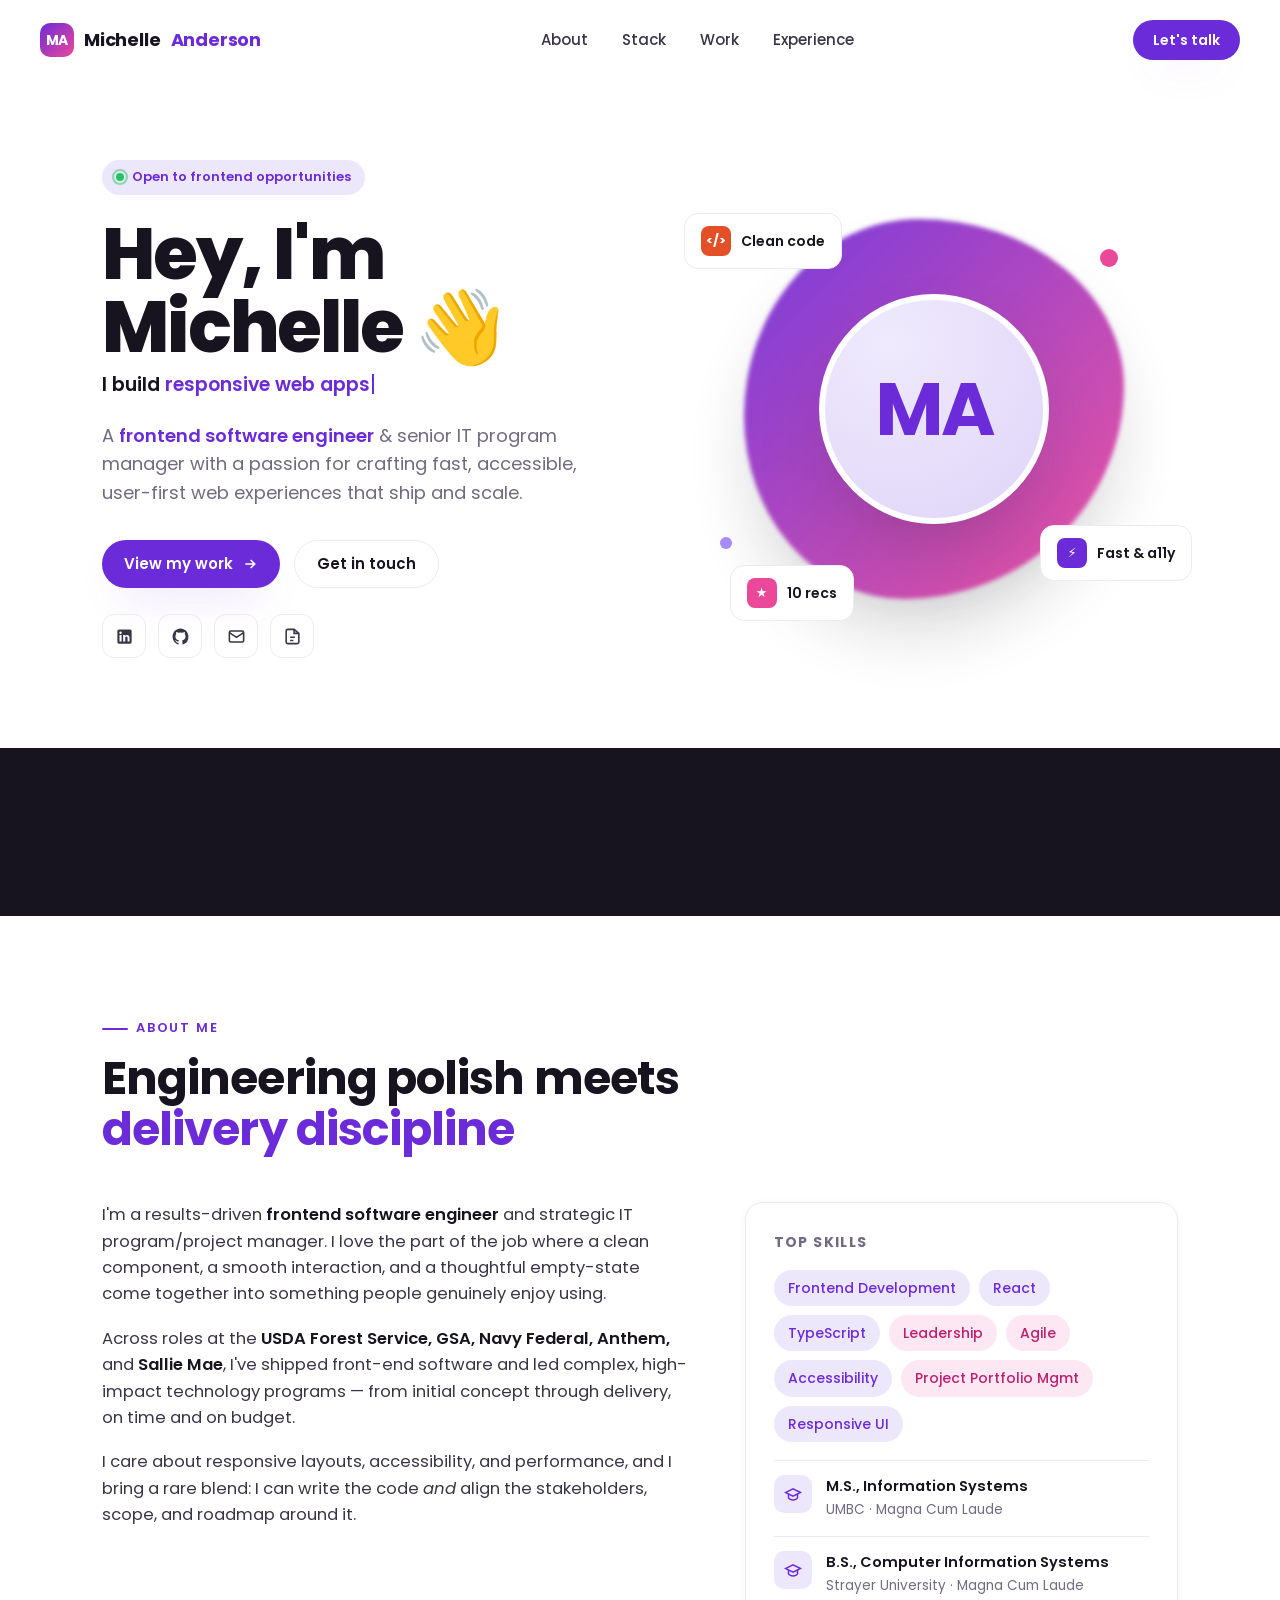
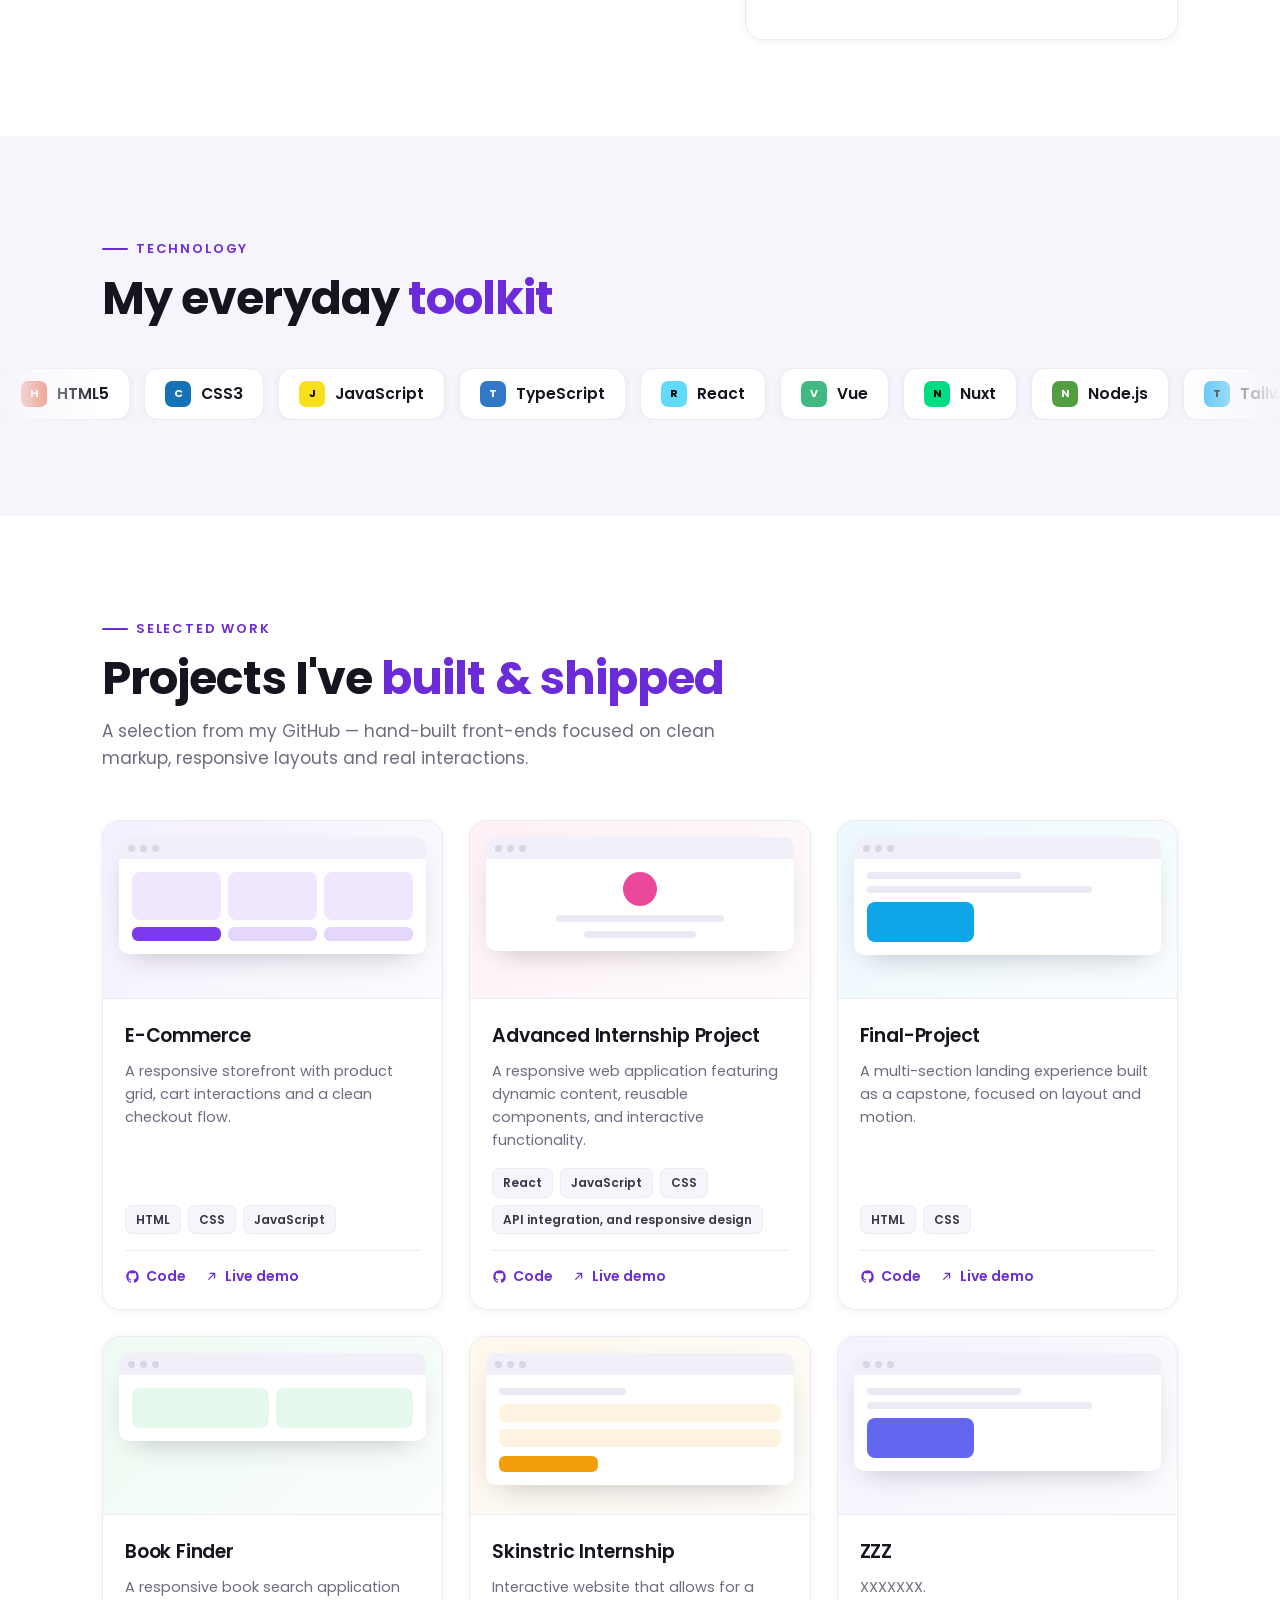
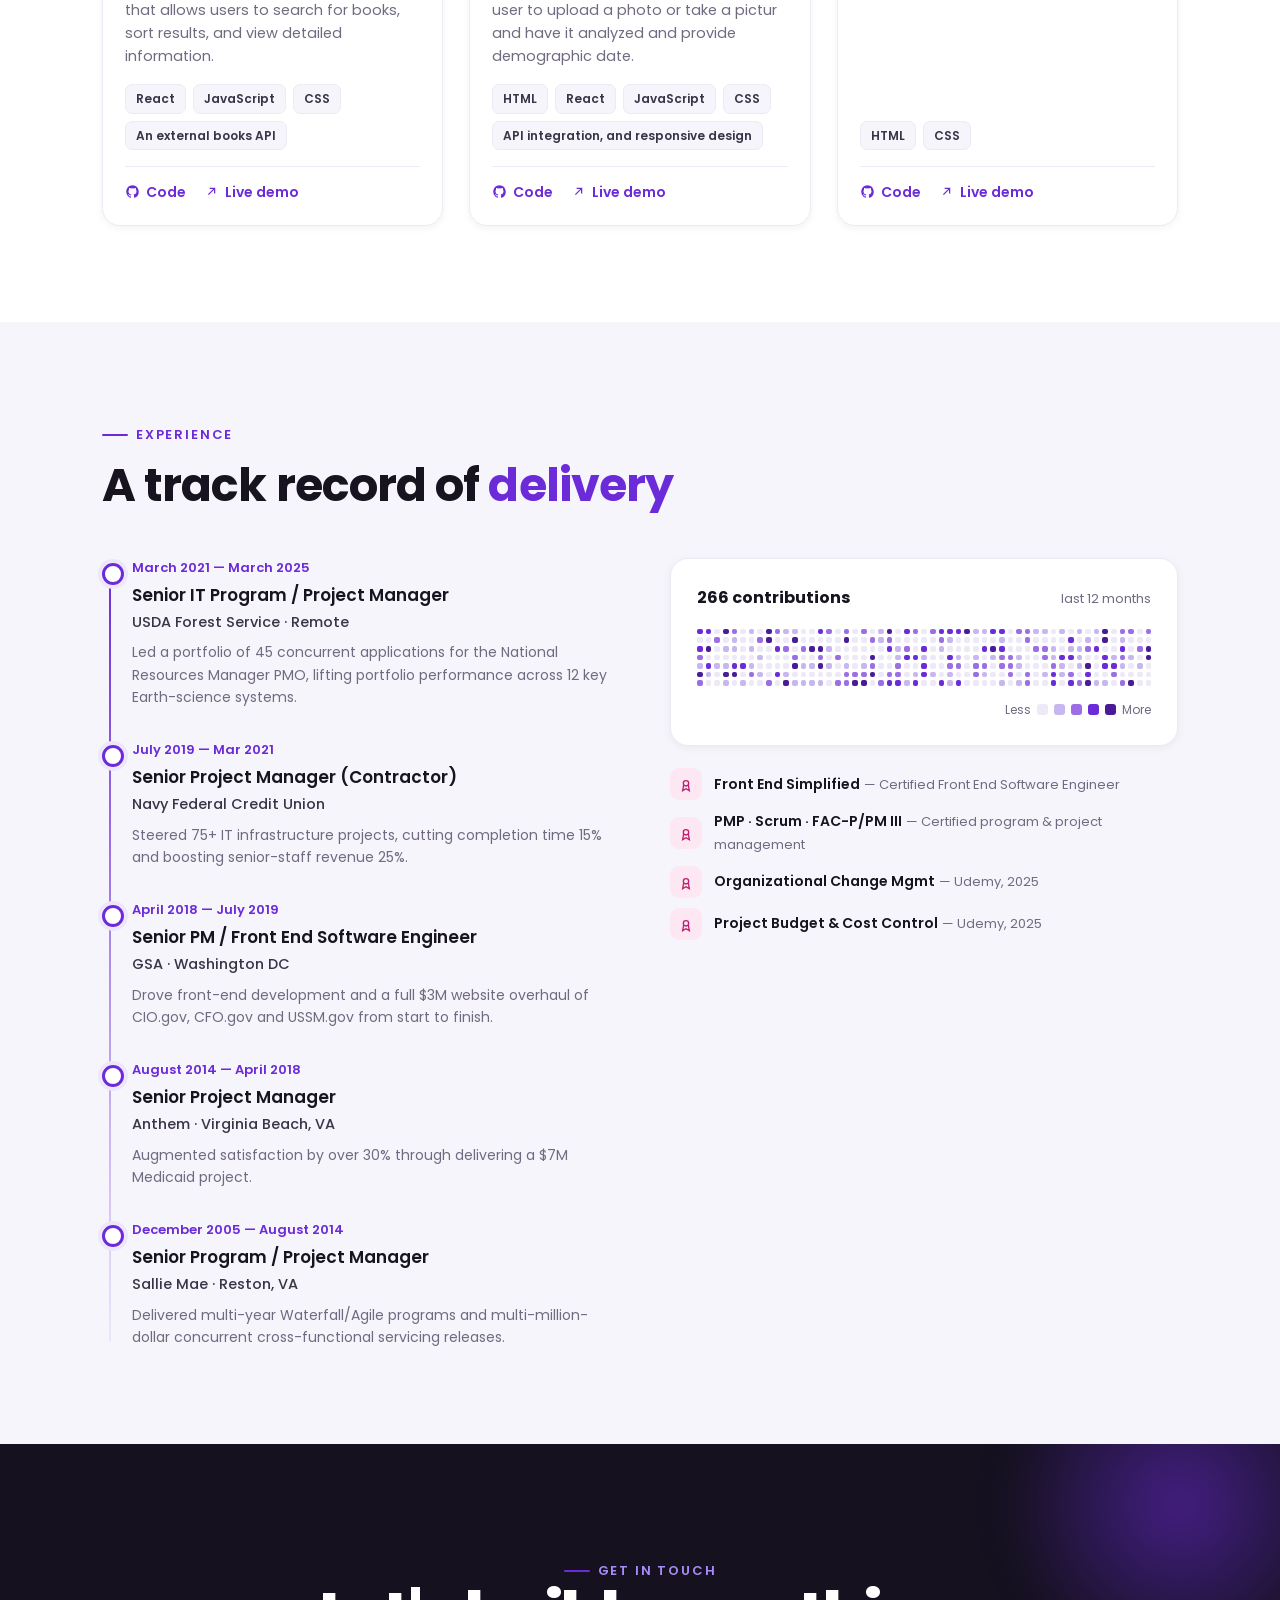
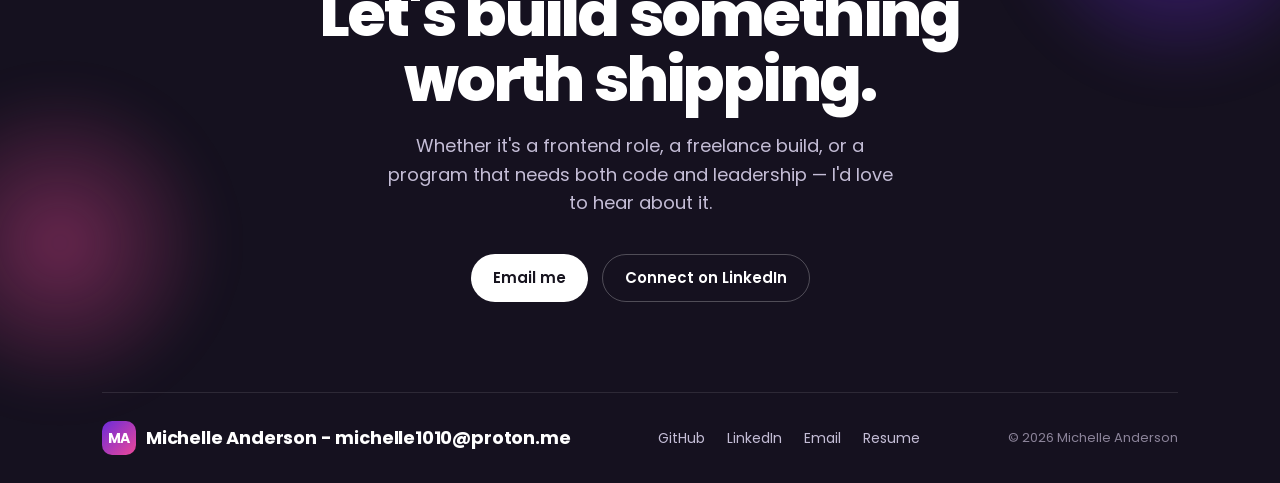
==== index.html @ a1182fef "added FES Certification" ====
<!DOCTYPE html>
<html lang="en">
<head>
<meta charset="UTF-8" />
<meta name="viewport" content="width=device-width, initial-scale=1.0" />
<title>Michelle Anderson — Frontend Software Engineer</title>
<link rel="preconnect" href="https://fonts.googleapis.com" />
<link rel="preconnect" href="https://fonts.gstatic.com" crossorigin />
<link href="https://fonts.googleapis.com/css2?family=Poppins:wght@300;400;500;600;700;800&display=swap" rel="stylesheet" />
<style>
:root{
  --violet:#6C2BD9;
  --violet-600:#7C3AED;
  --violet-400:#A78BFA;
  --violet-100:#EDE7FB;
  --pink:#EC4899;
  --pink-soft:#FCE7F3;
  --ink:#17141F;
  --ink-soft:#3A3447;
  --muted:#716A80;
  --bg:#FFFFFF;
  --bg-soft:#F6F5FB;
  --line:#ECEAF3;
  --footer:#15111F;
  --radius:18px;
  --shadow-sm:0 2px 8px rgba(23,20,31,.05);
  --shadow-md:0 18px 44px -18px rgba(108,43,217,.30);
  --shadow-lg:0 40px 90px -30px rgba(23,20,31,.30);
  --maxw:1140px;
  --ease:cubic-bezier(.22,.61,.36,1);
}
*{box-sizing:border-box;margin:0;padding:0}
html{scroll-behavior:smooth}
body{
  font-family:'Poppins',system-ui,sans-serif;
  color:var(--ink);
  background:var(--bg);
  line-height:1.6;
  -webkit-font-smoothing:antialiased;
  overflow-x:hidden;
}
a{color:inherit;text-decoration:none}
img{max-width:100%;display:block}
section{position:relative}
.wrap{max-width:var(--maxw);margin:0 auto;padding:0 32px}
.accent{color:var(--violet)}
.eyebrow{
  display:inline-flex;align-items:center;gap:8px;
  font-size:13px;font-weight:600;letter-spacing:.14em;text-transform:uppercase;
  color:var(--violet);
}
.eyebrow::before{content:"";width:26px;height:2px;background:var(--violet);border-radius:2px}
h2.section-title{font-size:clamp(28px,4.2vw,46px);font-weight:700;letter-spacing:-.02em;line-height:1.1;margin:14px 0 0}

/* ============ NAV ============ */
.nav{
  position:fixed;top:0;left:0;right:0;z-index:100;
  display:flex;align-items:center;justify-content:space-between;
  padding:20px 40px;transition:padding .3s var(--ease),background .3s var(--ease),box-shadow .3s var(--ease),backdrop-filter .3s var(--ease);
}
.nav.scrolled{
  padding:12px 40px;background:rgba(255,255,255,.78);
  backdrop-filter:saturate(180%) blur(16px);
  -webkit-backdrop-filter:saturate(180%) blur(16px);
  box-shadow:0 1px 0 var(--line),0 8px 30px -20px rgba(23,20,31,.4);
}
.brand{display:flex;align-items:center;gap:10px;font-weight:700;font-size:18px;letter-spacing:-.01em}
.brand .mono{
  width:34px;height:34px;border-radius:10px;display:grid;place-items:center;
  background:linear-gradient(135deg,var(--violet),var(--pink));
  color:#fff;font-size:14px;font-weight:700;letter-spacing:-.04em;
  box-shadow:var(--shadow-md);
}
.brand b{color:var(--violet)}
.nav-links{display:flex;align-items:center;gap:6px}
.nav-links a{
  font-size:15px;font-weight:500;color:var(--ink-soft);
  padding:8px 14px;border-radius:10px;transition:color .2s,background .2s;
}
.nav-links a:hover{color:var(--violet);background:var(--violet-100)}
.btn{
  display:inline-flex;align-items:center;gap:9px;cursor:pointer;border:none;
  font-family:inherit;font-weight:600;font-size:15px;border-radius:999px;
  padding:11px 22px;transition:transform .25s var(--ease),box-shadow .25s var(--ease),background .25s;
}
.btn-primary{background:var(--violet);color:#fff;box-shadow:var(--shadow-md)}
.btn-primary:hover{transform:translateY(-2px);box-shadow:0 22px 50px -16px rgba(108,43,217,.55);background:var(--violet-600)}
.btn-ghost{background:transparent;color:var(--ink);border:1.5px solid var(--line)}
.btn-ghost:hover{border-color:var(--violet);color:var(--violet);transform:translateY(-2px)}
.nav .btn{padding:9px 20px;font-size:14px}
.menu-toggle{display:none;background:none;border:none;cursor:pointer;flex-direction:column;gap:5px;padding:8px}
.menu-toggle span{width:24px;height:2px;background:var(--ink);border-radius:2px;transition:.3s}

/* ============ HERO ============ */
.hero{padding:160px 0 90px;position:relative}
.hero .grid{display:grid;grid-template-columns:1.05fr .95fr;gap:48px;align-items:center}
.hero-badge{
  display:inline-flex;align-items:center;gap:8px;font-size:13px;font-weight:600;
  background:var(--violet-100);color:var(--violet);padding:7px 14px;border-radius:999px;margin-bottom:22px;
}
.dot-live{width:8px;height:8px;border-radius:50%;background:#22c55e;position:relative}
.dot-live::after{content:"";position:absolute;inset:-4px;border-radius:50%;border:2px solid #22c55e;opacity:.5;animation:ping 1.8s infinite}
@keyframes ping{0%{transform:scale(.6);opacity:.7}100%{transform:scale(1.8);opacity:0}}
.hero h1{font-size:clamp(40px,6.2vw,72px);line-height:1.02;font-weight:800;letter-spacing:-.03em}
.hero h1 .wave{display:inline-block;transform-origin:70% 70%;animation:wave 2.6s ease-in-out infinite}
@keyframes wave{0%,60%,100%{transform:rotate(0)}10%{transform:rotate(16deg)}20%{transform:rotate(-10deg)}30%{transform:rotate(16deg)}40%{transform:rotate(-6deg)}50%{transform:rotate(10deg)}}
.hero .lead{font-size:18px;color:var(--muted);max-width:480px;margin:22px 0 12px}
.role-line{font-size:19px;font-weight:600;margin-top:6px;height:30px}
.role-line .typed{color:var(--violet)}
.cursor{display:inline-block;width:2px;height:1.05em;background:var(--violet);margin-left:2px;vertical-align:-3px;animation:blink 1s step-end infinite}
@keyframes blink{50%{opacity:0}}
.hero-cta{display:flex;gap:14px;margin:32px 0 26px;flex-wrap:wrap}
.socials{display:flex;gap:12px}
.socials a{
  width:44px;height:44px;border-radius:12px;display:grid;place-items:center;
  border:1.5px solid var(--line);color:var(--ink-soft);
  transition:transform .25s var(--ease),border-color .25s,color .25s,background .25s;
}
.socials a:hover{transform:translateY(-3px);border-color:var(--violet);color:var(--violet);background:var(--violet-100)}
.socials svg{width:19px;height:19px}

/* Hero visual */
.hero-visual{position:relative;height:440px}
.blob{
  position:absolute;inset:0;margin:auto;width:380px;height:380px;border-radius:46% 54% 58% 42%/52% 44% 56% 48%;
  background:linear-gradient(135deg,var(--violet),var(--pink));
  filter:blur(2px);opacity:.92;animation:morph 9s ease-in-out infinite;
  box-shadow:var(--shadow-lg);
}
@keyframes morph{0%,100%{border-radius:46% 54% 58% 42%/52% 44% 56% 48%}50%{border-radius:58% 42% 44% 56%/46% 58% 42% 54%}}
.avatar{
  position:absolute;inset:0;margin:auto;width:230px;height:230px;border-radius:50%;
  background:#fff;border:6px solid #fff;box-shadow:var(--shadow-lg);overflow:hidden;z-index:3;
  display:grid;place-items:center;
}
.avatar .ph{
  width:100%;height:100%;display:grid;place-items:center;
  background:radial-gradient(120% 120% at 30% 20%,#efeafd,#ddd2f7);
  color:var(--violet);font-size:74px;font-weight:700;letter-spacing:-.04em;
}
.float-card{
  position:absolute;background:#fff;border-radius:14px;box-shadow:var(--shadow-lg);
  padding:12px 16px;display:flex;align-items:center;gap:10px;font-size:14px;font-weight:600;z-index:4;
  border:1px solid var(--line);
}
.float-card .ic{width:30px;height:30px;border-radius:8px;display:grid;place-items:center;color:#fff;font-size:13px;font-weight:700}
.fc1{top:24px;left:-6px;animation:floaty 5s ease-in-out infinite}
.fc2{bottom:48px;right:-14px;animation:floaty 5s ease-in-out infinite .8s}
.fc3{bottom:8px;left:40px;animation:floaty 6s ease-in-out infinite 1.4s}
@keyframes floaty{0%,100%{transform:translateY(0)}50%{transform:translateY(-14px)}}
.spark{position:absolute;border-radius:50%;z-index:2}
.s1{width:18px;height:18px;background:var(--pink);top:60px;right:60px;animation:floaty 4s ease-in-out infinite}
.s2{width:12px;height:12px;background:var(--violet-400);bottom:80px;left:30px;animation:floaty 4.5s ease-in-out infinite .5s}

/* ============ STATS ============ */
.stats{background:var(--ink);color:#fff;padding:46px 0}
.stats .grid{display:grid;grid-template-columns:repeat(4,1fr);gap:20px;text-align:center}
.stat .num{font-size:clamp(30px,4vw,46px);font-weight:800;letter-spacing:-.02em;line-height:1;
  background:linear-gradient(135deg,#fff,var(--violet-400));-webkit-background-clip:text;background-clip:text;-webkit-text-fill-color:transparent}
.stat .lbl{font-size:13.5px;color:#b4adc4;margin-top:8px;font-weight:500;letter-spacing:.02em}
.stat{position:relative}
.stat:not(:last-child)::after{content:"";position:absolute;right:-10px;top:14%;height:72%;width:1px;background:rgba(255,255,255,.1)}

/* ============ SECTION SHELL ============ */
.sec{padding:96px 0}
.sec.soft{background:var(--bg-soft)}
.sec-head{max-width:640px}
.sec-head p{color:var(--muted);font-size:17px;margin-top:14px}

/* ============ ABOUT ============ */
.about-grid{display:grid;grid-template-columns:1.15fr .85fr;gap:56px;align-items:start;margin-top:48px}
.about-grid p{color:var(--ink-soft);font-size:16.5px;margin-bottom:18px}
.about-grid p strong{color:var(--ink);font-weight:600}
.skill-card{background:#fff;border:1px solid var(--line);border-radius:var(--radius);padding:28px;box-shadow:var(--shadow-sm)}
.skill-card h4{font-size:14px;text-transform:uppercase;letter-spacing:.1em;color:var(--muted);margin-bottom:16px}
.chips{display:flex;flex-wrap:wrap;gap:9px}
.chip{font-size:14px;font-weight:500;padding:7px 14px;border-radius:999px;background:var(--violet-100);color:var(--violet);transition:transform .2s var(--ease)}
.chip:hover{transform:translateY(-2px)}
.chip.alt{background:var(--pink-soft);color:#be1f6e}
.edu{margin-top:18px}
.edu .row{display:flex;gap:14px;padding:14px 0;border-top:1px solid var(--line)}
.edu .row .d{font-size:14.5px}
.edu .row .d b{display:block;font-weight:600}
.edu .row .d span{color:var(--muted);font-size:13.5px}
.edu .ic{width:38px;height:38px;border-radius:10px;background:var(--violet-100);color:var(--violet);display:grid;place-items:center;flex:none}

/* ============ MARQUEE ============ */
.marquee{margin-top:10px;overflow:hidden;-webkit-mask-image:linear-gradient(90deg,transparent,#000 8%,#000 92%,transparent);mask-image:linear-gradient(90deg,transparent,#000 8%,#000 92%,transparent)}
.marquee .track{display:flex;gap:14px;width:max-content;animation:scrollx 26s linear infinite}
.marquee:hover .track{animation-play-state:paused}
@keyframes scrollx{to{transform:translateX(-50%)}}
.tech{
  display:flex;align-items:center;gap:10px;background:#fff;border:1px solid var(--line);
  padding:12px 20px;border-radius:14px;font-weight:600;font-size:15.5px;white-space:nowrap;box-shadow:var(--shadow-sm);
}
.tech .badge{width:26px;height:26px;border-radius:7px;display:grid;place-items:center;color:#fff;font-size:11px;font-weight:700}

/* ============ PROJECTS ============ */
.proj-grid{display:grid;grid-template-columns:repeat(3,1fr);gap:26px;margin-top:48px}
.card{
  background:#fff;border:1px solid var(--line);border-radius:var(--radius);overflow:hidden;
  box-shadow:var(--shadow-sm);transition:transform .35s var(--ease),box-shadow .35s var(--ease),border-color .35s;
  display:flex;flex-direction:column;
}
.card:hover{transform:translateY(-8px);box-shadow:var(--shadow-lg);border-color:transparent}
.thumb{height:178px;position:relative;overflow:hidden;background:var(--bg-soft);border-bottom:1px solid var(--line)}
.browser{position:absolute;inset:16px 16px auto 16px;background:#fff;border-radius:10px;box-shadow:0 12px 30px -14px rgba(23,20,31,.3);overflow:hidden;transition:transform .4s var(--ease)}
.card:hover .browser{transform:translateY(-6px) scale(1.02)}
.bbar{height:22px;background:#f1eff7;display:flex;align-items:center;gap:5px;padding:0 9px}
.bbar i{width:7px;height:7px;border-radius:50%;background:#d9d4e6}
.bbody{padding:13px}
.bline{height:7px;border-radius:4px;background:#ece9f5;margin-bottom:7px}
.bblock{height:40px;border-radius:8px;margin-top:9px}
.card-body{padding:22px;display:flex;flex-direction:column;flex:1}
.card-body h3{font-size:19px;font-weight:600;letter-spacing:-.01em}
.card-body p{font-size:14.5px;color:var(--muted);margin:8px 0 16px;flex:1}
.tags{display:flex;flex-wrap:wrap;gap:7px;margin-bottom:16px}
.tag{font-size:12px;font-weight:600;padding:4px 10px;border-radius:7px;background:var(--bg-soft);color:var(--ink-soft);border:1px solid var(--line)}
.card-links{display:flex;gap:18px;font-size:14px;font-weight:600;color:var(--violet);border-top:1px solid var(--line);padding-top:14px}
.card-links a{display:inline-flex;align-items:center;gap:6px;transition:gap .2s}
.card-links a:hover{gap:10px}
.card-links svg{width:15px;height:15px}

/* ============ EXPERIENCE ============ */
.exp-wrap{display:grid;grid-template-columns:1fr 1fr;gap:60px;margin-top:48px;align-items:start}
.timeline{position:relative;padding-left:30px}
.timeline::before{content:"";position:absolute;left:7px;top:6px;bottom:6px;width:2px;background:linear-gradient(var(--violet),var(--violet-100))}
.tl-item{position:relative;padding-bottom:32px}
.tl-item:last-child{padding-bottom:0}
.tl-item::before{content:"";position:absolute;left:-30px;top:5px;width:16px;height:16px;border-radius:50%;background:#fff;border:3px solid var(--violet);box-shadow:0 0 0 4px var(--violet-100)}
.tl-item .when{font-size:13px;font-weight:600;color:var(--violet)}
.tl-item h4{font-size:17px;font-weight:600;margin:3px 0 2px}
.tl-item .org{font-size:14.5px;color:var(--ink-soft);font-weight:500}
.tl-item .desc{font-size:14px;color:var(--muted);margin-top:7px}
.contrib-card{background:#fff;border:1px solid var(--line);border-radius:var(--radius);padding:26px;box-shadow:var(--shadow-sm)}
.contrib-card .top{display:flex;align-items:baseline;justify-content:space-between;margin-bottom:18px}
.contrib-card .top b{font-size:16px}
.contrib-card .top span{font-size:13px;color:var(--muted)}
.graph{display:grid;grid-auto-flow:column;grid-template-rows:repeat(7,1fr);gap:3px}
.cell{width:100%;aspect-ratio:1;border-radius:2px;background:#eee9f6;transition:background .4s var(--ease)}
.legend{display:flex;align-items:center;justify-content:flex-end;gap:6px;margin-top:14px;font-size:12px;color:var(--muted)}
.legend i{width:11px;height:11px;border-radius:3px}
.certs{margin-top:22px;display:flex;flex-direction:column;gap:10px}
.cert{display:flex;align-items:center;gap:12px;font-size:14px}
.cert .ic{width:32px;height:32px;border-radius:9px;background:var(--pink-soft);color:#be1f6e;display:grid;place-items:center;flex:none}
.cert b{font-weight:600}
.cert span{color:var(--muted);font-size:13px}

/* ============ CONTACT / FOOTER ============ */
.contact{background:var(--footer);color:#fff;padding:110px 0 0;overflow:hidden;position:relative}
.contact::before{content:"";position:absolute;top:-120px;right:-80px;width:360px;height:360px;border-radius:50%;background:radial-gradient(circle,rgba(108,43,217,.55),transparent 70%);filter:blur(20px)}
.contact::after{content:"";position:absolute;bottom:80px;left:-100px;width:320px;height:320px;border-radius:50%;background:radial-gradient(circle,rgba(236,72,153,.4),transparent 70%);filter:blur(20px)}
.contact .inner{text-align:center;position:relative;z-index:2}
.contact h2{font-size:clamp(34px,5.5vw,62px);font-weight:800;letter-spacing:-.03em;line-height:1.05}
.contact p{color:#c4bdd6;font-size:18px;max-width:520px;margin:20px auto 0}
.contact .cta{display:flex;gap:14px;justify-content:center;margin-top:36px;flex-wrap:wrap}
.btn-light{background:#fff;color:var(--ink)}
.btn-light:hover{transform:translateY(-2px);box-shadow:0 22px 50px -16px rgba(0,0,0,.5)}
.btn-outline{background:transparent;color:#fff;border:1.5px solid rgba(255,255,255,.25)}
.btn-outline:hover{border-color:#fff;transform:translateY(-2px)}
.foot{margin-top:90px;border-top:1px solid rgba(255,255,255,.1);padding:28px 0;position:relative;z-index:2}
.foot .row{display:flex;align-items:center;justify-content:space-between;gap:20px;flex-wrap:wrap}
.foot .brand{color:#fff}
.foot .links{display:flex;gap:22px;font-size:14px}
.foot .links a{color:#c4bdd6;transition:color .2s}
.foot .links a:hover{color:#fff}
.foot .cr{font-size:13px;color:#8b8399}

/* ============ REVEAL ============ */
.reveal{opacity:0;transform:translateY(28px);transition:opacity .7s var(--ease),transform .7s var(--ease)}
.reveal.in{opacity:1;transform:none}
.reveal.d1{transition-delay:.08s}.reveal.d2{transition-delay:.16s}.reveal.d3{transition-delay:.24s}.reveal.d4{transition-delay:.32s}.reveal.d5{transition-delay:.4s}

@media (prefers-reduced-motion:reduce){
  *{animation:none!important}
  .reveal{opacity:1;transform:none}
}

/* ============ RESPONSIVE ============ */
@media(max-width:920px){
  .hero .grid{grid-template-columns:1fr;gap:30px}
  .hero-visual{height:360px;order:-1}
  .about-grid,.exp-wrap{grid-template-columns:1fr;gap:34px}
  .proj-grid{grid-template-columns:repeat(2,1fr)}
  .stats .grid{grid-template-columns:repeat(2,1fr);gap:30px 20px}
  .stat:nth-child(2)::after{display:none}
}
@media(max-width:680px){
  .wrap{padding:0 20px}
  .nav{padding:16px 20px}.nav.scrolled{padding:12px 20px}
  .nav-links{display:none}
  .proj-grid{grid-template-columns:1fr}
  .stats .grid{grid-template-columns:1fr 1fr}
  .stat::after{display:none}
  .hero{padding:130px 0 60px}
}
</style>
</head>
<body>

<!-- NAV -->
<nav class="nav" id="nav">
  <a href="#top" class="brand"><span class="mono">MA</span> Michelle <b>Anderson</b></a>
  <div class="nav-links">
    <a href="#about">About</a>
    <a href="#stack">Stack</a>
    <a href="#work">Work</a>
    <a href="#experience">Experience</a>
  </div>
  <a href="#contact" class="btn btn-primary">Let's talk</a>
</nav>

<!-- HERO -->
<header class="hero" id="top" data-screen-label="Hero">
  <div class="wrap">
    <div class="grid">
      <div class="hero-copy">
        <span class="hero-badge reveal"><span class="dot-live"></span> Open to frontend opportunities</span>
        <h1 class="reveal d1">Hey, I'm Michelle <span class="wave">👋</span></h1>
        <div class="role-line reveal d2">I build <span class="typed" id="typed">responsive web apps</span><span class="cursor"></span></div>
        <p class="lead reveal d3">A <strong style="color:var(--violet);font-weight:600">frontend software engineer</strong> &amp; senior IT program manager with a passion for crafting fast, accessible, user-first web experiences that ship and scale.</p>
        <div class="hero-cta reveal d4">
          <a href="#work" class="btn btn-primary">View my work
            <svg viewBox="0 0 24 24" width="16" height="16" fill="none" stroke="currentColor" stroke-width="2.4"><path d="M5 12h14M13 6l6 6-6 6"/></svg>
          </a>
          <a href="#contact" class="btn btn-ghost">Get in touch</a>
        </div>
        <div class="socials reveal d5">
          <a href="https://www.linkedin.com/in/michelleanderson10" target="_blank" rel="noopener" aria-label="LinkedIn"><svg viewBox="0 0 24 24" fill="currentColor"><path d="M19 3a2 2 0 0 1 2 2v14a2 2 0 0 1-2 2H5a2 2 0 0 1-2-2V5a2 2 0 0 1 2-2h14zM8.34 18.34V9.99H5.67v8.35h2.67zM7 8.84a1.55 1.55 0 1 0 0-3.1 1.55 1.55 0 0 0 0 3.1zm11.34 9.5v-4.58c0-2.45-1.31-3.59-3.06-3.59a2.64 2.64 0 0 0-2.39 1.32h-.04V9.99h-2.56v8.35h2.66v-4.13c0-1.09.21-2.14 1.56-2.14 1.33 0 1.35 1.24 1.35 2.21v4.06h2.48z"/></svg></a>
          <a href="https://github.com/michelle01022012" target="_blank" rel="noopener" aria-label="GitHub"><svg viewBox="0 0 24 24" fill="currentColor"><path d="M12 2C6.48 2 2 6.58 2 12.25c0 4.53 2.87 8.37 6.84 9.73.5.1.68-.22.68-.49 0-.24-.01-.88-.01-1.73-2.78.62-3.37-1.37-3.37-1.37-.45-1.18-1.11-1.5-1.11-1.5-.91-.64.07-.62.07-.62 1 .07 1.53 1.06 1.53 1.06.89 1.56 2.34 1.11 2.91.85.09-.66.35-1.11.63-1.37-2.22-.26-4.56-1.14-4.56-5.07 0-1.12.39-2.03 1.03-2.75-.1-.26-.45-1.3.1-2.71 0 0 .84-.27 2.75 1.05a9.36 9.36 0 0 1 5 0c1.91-1.32 2.75-1.05 2.75-1.05.55 1.41.2 2.45.1 2.71.64.72 1.03 1.63 1.03 2.75 0 3.94-2.34 4.81-4.57 5.06.36.32.68.94.68 1.9 0 1.37-.01 2.48-.01 2.82 0 .27.18.59.69.49A10.02 10.02 0 0 0 22 12.25C22 6.58 17.52 2 12 2z"/></svg></a>
          <a href="mailto:michelle1010@proton.me" aria-label="Email"><svg viewBox="0 0 24 24" fill="none" stroke="currentColor" stroke-width="2"><rect x="3" y="5" width="18" height="14" rx="2"/><path d="m3 7 9 6 9-6"/></svg></a>
          <a href="assets/Michelle Anderson Front End Software Engineer Resume.pdf" target="_blank" rel="noopener" aria-label="Resume"><svg viewBox="0 0 24 24" fill="none" stroke="currentColor" stroke-width="2"><path d="M14 3v5h5"/><path d="M14 3H6a2 2 0 0 0-2 2v14a2 2 0 0 0 2 2h12a2 2 0 0 0 2-2V8z"/><path d="M9 13h6M9 17h4"/></svg></a>
        </div>
      </div>
      <div class="hero-visual reveal d2">
        <div class="blob"></div>
        <span class="spark s1"></span>
        <span class="spark s2"></span>
        <div class="avatar"><div class="ph">MA</div></div>
        <div class="float-card fc1"><span class="ic" style="background:#e34f26">&lt;/&gt;</span> Clean code</div>
        <div class="float-card fc2"><span class="ic" style="background:var(--violet)">⚡</span> Fast &amp; a11y</div>
        <div class="float-card fc3"><span class="ic" style="background:var(--pink)">★</span> 10 recs</div>
      </div>
    </div>
  </div>
</header>

<!-- STATS -->
<section class="stats" data-screen-label="Stats">
  <div class="wrap">
    <div class="grid">
      <div class="stat reveal"><div class="num" data-count="30" data-suffix="">0</div><div class="lbl">Public repositories</div></div>
      <div class="stat reveal d1"><div class="num" data-count="266" data-suffix="">0</div><div class="lbl">Contributions this year</div></div>
      <div class="stat reveal d2"><div class="num" data-count="20" data-suffix="+">0</div><div class="lbl">Years in tech &amp; delivery</div></div>
      <div class="stat reveal d3"><div class="num" data-count="10" data-suffix="">0</div><div class="lbl">FacebookRecommendations</div></div>
    </div>
  </div>
</section>

<!-- ABOUT -->
<section class="sec" id="about" data-screen-label="About">
  <div class="wrap">
    <div class="sec-head reveal">
      <span class="eyebrow">About me</span>
      <h2 class="section-title">Engineering polish meets <span class="accent">delivery discipline</span></h2>
    </div>
    <div class="about-grid">
      <div class="reveal">
        <p>I'm a results-driven <strong>frontend software engineer</strong> and strategic IT program/project manager. I love the part of the job where a clean component, a smooth interaction, and a thoughtful empty-state come together into something people genuinely enjoy using.</p>
        <p>Across roles at the <strong>USDA Forest Service, GSA, Navy Federal, Anthem,</strong> and <strong>Sallie Mae</strong>, I've shipped front-end software and led complex, high-impact technology programs — from initial concept through delivery, on time and on budget.</p>
        <p>I care about responsive layouts, accessibility, and performance, and I bring a rare blend: I can write the code <em>and</em> align the stakeholders, scope, and roadmap around it.</p>
      </div>
      <div class="reveal d2">
        <div class="skill-card">
          <h4>Top skills</h4>
          <div class="chips">
            <span class="chip">Frontend Development</span>
            <span class="chip">React</span>
            <span class="chip">TypeScript</span>
            <span class="chip alt">Leadership</span>
            <span class="chip alt">Agile</span>
            <span class="chip">Accessibility</span>
            <span class="chip alt">Project Portfolio Mgmt</span>
            <span class="chip">Responsive UI</span>
          </div>
          <div class="edu">
            <div class="row">
              <span class="ic"><svg viewBox="0 0 24 24" width="18" height="18" fill="none" stroke="currentColor" stroke-width="2"><path d="m22 10-10-5L2 10l10 5 10-5z"/><path d="M6 12v5c0 1 2.7 3 6 3s6-2 6-3v-5"/></svg></span>
              <div class="d"><b>M.S., Information Systems</b><span>UMBC · Magna Cum Laude</span></div>
            </div>
            <div class="row">
              <span class="ic"><svg viewBox="0 0 24 24" width="18" height="18" fill="none" stroke="currentColor" stroke-width="2"><path d="m22 10-10-5L2 10l10 5 10-5z"/><path d="M6 12v5c0 1 2.7 3 6 3s6-2 6-3v-5"/></svg></span>
              <div class="d"><b>B.S., Computer Information Systems</b><span>Strayer University · Magna Cum Laude</span></div>
            </div>
          </div>
        </div>
      </div>
    </div>
  </div>
</section>

<!-- STACK -->
<section class="sec soft" id="stack" data-screen-label="Stack">
  <div class="wrap">
    <div class="sec-head reveal">
      <span class="eyebrow">Technology</span>
      <h2 class="section-title">My everyday <span class="accent">toolkit</span></h2>
    </div>
  </div>
  <div class="marquee reveal d1" style="margin-top:44px">
    <div class="track" id="track">
      <!-- filled by JS (duplicated for seamless loop) -->
    </div>
  </div>
</section>

<!-- WORK -->
<section class="sec" id="work" data-screen-label="Work">
  <div class="wrap">
    <div class="sec-head reveal">
      <span class="eyebrow">Selected work</span>
      <h2 class="section-title">Projects I've <span class="accent">built &amp; shipped</span></h2>
      <p>A selection from my GitHub — hand-built front-ends focused on clean markup, responsive layouts and real interactions.</p>
    </div>
    <div class="proj-grid" id="projGrid"><!-- filled by JS --></div>
  </div>
</section>

<!-- EXPERIENCE -->
<section class="sec soft" id="experience" data-screen-label="Experience">
  <div class="wrap">
    <div class="sec-head reveal">
      <span class="eyebrow">Experience</span>
      <h2 class="section-title">A track record of <span class="accent">delivery</span></h2>
    </div>
    <div class="exp-wrap">
      <div class="timeline reveal">
        <div class="tl-item">
          <div class="when">March 2021 — March 2025</div>
          <h4>Senior IT Program / Project Manager</h4>
          <div class="org">USDA Forest Service · Remote</div>
          <div class="desc">Led a portfolio of 45 concurrent applications for the National Resources Manager PMO, lifting portfolio performance across 12 key Earth-science systems.</div>
        </div>
        <div class="tl-item">
          <div class="when">July 2019 — Mar 2021</div>
          <h4>Senior Project Manager (Contractor)</h4>
          <div class="org">Navy Federal Credit Union</div>
          <div class="desc">Steered 75+ IT infrastructure projects, cutting completion time 15% and boosting senior-staff revenue 25%.</div>
        </div>
        <div class="tl-item">
          <div class="when">April 2018 — July 2019</div>
          <h4>Senior PM / Front End Software Engineer</h4>
          <div class="org">GSA · Washington DC</div>
          <div class="desc">Drove front-end development and a full $3M website overhaul of CIO.gov, CFO.gov and USSM.gov from start to finish.</div>
        </div>
        <div class="tl-item">
       <div class="when">August 2014 — April 2018</div>
         <h4>Senior Project Manager</h4>
         <div class="org">Anthem · Virginia Beach, VA</div>
         <div class="desc">Augmented satisfaction by over 30% through delivering a $7M Medicaid project.</div>
        </div>

        <div class="tl-item">
          <div class="when">December 2005 — August 2014</div>
          <h4>Senior Program / Project Manager</h4>
          <div class="org">Sallie Mae · Reston, VA</div>
          <div class="desc">Delivered multi-year Waterfall/Agile programs and multi-million-dollar concurrent cross-functional servicing releases.</div>
        </div>
      </div>
      <div class="reveal d2">
        <div class="contrib-card">
          <div class="top"><b>266 contributions</b><span>last 12 months</span></div>
          <div class="graph" id="graph"></div>
          <div class="legend">Less <i style="background:#eee9f6"></i><i style="background:#c7b6f0"></i><i style="background:#9b6ee6"></i><i style="background:var(--violet)"></i><i style="background:#4a1b96"></i> More</div>
        </div>
        <div class="certs">
          <div class="cert"><span class="ic"><svg viewBox="0 0 24 24" width="16" height="16" fill="none" stroke="currentColor" stroke-width="2"><path d="M12 15a4 4 0 1 0 0-8 4 4 0 0 0 0 8z"/><path d="M8.5 13.5 7 22l5-3 5 3-1.5-8.5"/></svg></span><div><b>Front End Simplified</b> <span>— Certified Front End Software Engineer</span></div></div>
          <div class="cert"><span class="ic"><svg viewBox="0 0 24 24" width="16" height="16" fill="none" stroke="currentColor" stroke-width="2"><path d="M12 15a4 4 0 1 0 0-8 4 4 0 0 0 0 8z"/><path d="M8.5 13.5 7 22l5-3 5 3-1.5-8.5"/></svg></span><div><b>PMP · Scrum · FAC-P/PM III</b> <span>— Certified program &amp; project management</span></div></div>
          <div class="cert"><span class="ic"><svg viewBox="0 0 24 24" width="16" height="16" fill="none" stroke="currentColor" stroke-width="2"><path d="M12 15a4 4 0 1 0 0-8 4 4 0 0 0 0 8z"/><path d="M8.5 13.5 7 22l5-3 5 3-1.5-8.5"/></svg></span><div><b>Organizational Change Mgmt</b> <span>— Udemy, 2025</span></div></div>
          <div class="cert"><span class="ic"><svg viewBox="0 0 24 24" width="16" height="16" fill="none" stroke="currentColor" stroke-width="2"><path d="M12 15a4 4 0 1 0 0-8 4 4 0 0 0 0 8z"/><path d="M8.5 13.5 7 22l5-3 5 3-1.5-8.5"/></svg></span><div><b>Project Budget &amp; Cost Control</b> <span>— Udemy, 2025</span></div></div>
        </div>
      </div>
    </div>
  </div>
</section>

<!-- CONTACT -->
<section class="contact" id="contact" data-screen-label="Contact">
  <div class="wrap">
    <div class="inner">
      <span class="eyebrow reveal" style="color:var(--violet-400);justify-content:center;display:inline-flex">Get in touch</span>
      <h2 class="reveal d1">Let's build something<br>worth shipping.</h2>
      <p class="reveal d2">Whether it's a frontend role, a freelance build, or a program that needs both code and leadership — I'd love to hear about it.</p>
      <div class="cta reveal d3">
        <a href="mailto:michelle1010@proton.me" class="btn btn-light">  Email me</a>
        <a href="https://www.linkedin.com/in/michelleanderson10" target="_blank" rel="noopener" class="btn btn-outline">Connect on LinkedIn</a>
      </div>
    </div>
    <div class="foot">
      <div class="wrap" style="padding:0">
        <div class="row">
          <a href="#top" class="brand"><span class="mono">MA</span> Michelle Anderson - michelle1010@proton.me</a>
          <div class="links">
            <a href="https://github.com/michelle01022012" target="_blank" rel="noopener">GitHub</a>
            <a href="https://www.linkedin.com/in/michelleanderson10" target="_blank" rel="noopener">LinkedIn</a>
            <a href="mailto:michelle1010@proton.me">Email</a>
            <a href="assets/Michelle Anderson Front End Software Engineer Resume.pdf" target="_blank" rel="noopener noreferrer">Resume</a>
          </div>
          <div class="cr">© 2026 Michelle Anderson</div>
        </div>
      </div>
    </div>
  </div>
</section>

<script data-cfasync="false" src="/cdn-cgi/scripts/5c5dd728/cloudflare-static/email-decode.min.js"></script><script>
/* ---- nav scroll state ---- */
const nav=document.getElementById('nav');
addEventListener('scroll',()=>nav.classList.toggle('scrolled',scrollY>30),{passive:true});

/* ---- typed role rotator ---- */
(function(){
  const el=document.getElementById('typed');
  const words=['responsive web apps','accessible interfaces','React front-ends','design systems','fast user experiences'];
  let w=0,c=0,del=false;
  function tick(){
    const word=words[w];
    el.textContent=del?word.slice(0,--c):word.slice(0,++c);
    let t=del?45:90;
    if(!del&&c===word.length){t=1500;del=true;}
    else if(del&&c===0){del=false;w=(w+1)%words.length;t=350;}
    setTimeout(tick,t);
  }
  setTimeout(tick,900);
})();

/* ---- tech marquee ---- */
(function(){
  const tech=[
    ['HTML5','#e34f26'],['CSS3','#1572b6'],['JavaScript','#f7df1e','#000'],['TypeScript','#3178c6'],
    ['React','#61dafb','#000'],['Vue','#42b883'],['Nuxt','#00dc82','#000'],['Node.js','#539e43'],
    ['Tailwind','#38bdf8','#000'],['Git','#f05033'],['Figma','#a259ff'],['Vite','#646cff']
  ];
  const make=()=>tech.map(([name,bg,fg])=>`<div class="tech"><span class="badge" style="background:${bg};color:${fg||'#fff'}">${name[0]}</span>${name}</div>`).join('');
  document.getElementById('track').innerHTML=make()+make();
})();

/* ---- projects ---- */
(function(){
  const projects=[
  {
    name:'E-Commerce',
    desc:'A responsive storefront with product grid, cart interactions and a clean checkout flow.',
    tags:['HTML','CSS','JavaScript'],
    c:'#7C3AED',
    layout:'shop',
    code:'https://github.com/michelle01022012/E-Commerce',
    demo:'https://michelle01022012.github.io/E-Commerce/'
  },
  {
    name:'Advanced Internship Project',
    desc:'A responsive web application featuring dynamic content, reusable components, and interactive functionality.',
    tags:['React','JavaScript','CSS', 'API integration, and responsive design'],
    c:'#EC4899',
    layout:'folio',
    code:'https://github.com/michelle01022012/advanced-internshipt',
    demo:'https://my-advanced-internship.vercel.app/'
  },
  {
    name:'Final-Project',
    desc:'A multi-section landing experience built as a capstone, focused on layout and motion.',
    tags:['HTML','CSS'],
    c:'#0ea5e9',
    layout:'hero',
    code:'https://github.com/michelle01022012/Final-Project',
    demo:'https://michelle01022012.github.io/Final-Project/'
  },
  {
    name:'Book Finder',
    desc:'A responsive book search application that allows users to search for books, sort results, and view detailed information.',
    tags:['React','JavaScript','CSS','An external books API'],
    c:'#22c55e',
    layout:'cards',
    code:'https://github.com/michelle01022012/book-finder',
    demo:'https://book-finder-updated.vercel.app/'
  },
  {
    name:'Skinstric Internship',
    desc:'Interactive website that allows for a user to upload a photo or take a pictur and have it analyzed and provide demographic date.',
    tags:['HTML','React','JavaScript', 'CSS', 'API integration, and responsive design'],
    c:'#f59e0b',
    fg:'#000',
    layout:'form',
    code:'https://github.com/michelle01022012/skinstric-internship',
    demo:'https://skinstric-internship-silk.vercel.app/'
  },
  {
    name:'ZZZ',
    desc:'XXXXXXX.',
    tags:['HTML','CSS'],
    c:'#6366f1',
    layout:'hero',
    code:'https://github.com/michelle01022012/FirstProject',
    demo:'https://michelle01022012.github.io/FirstProject/'
  }
];
  const previews={
    hero:c=>`<div class="bbody"><div class="bline" style="width:55%"></div><div class="bline" style="width:80%"></div><div class="bblock" style="background:${c};width:38%"></div></div>`,
    shop:c=>`<div class="bbody" style="display:grid;grid-template-columns:1fr 1fr 1fr;gap:7px;padding:13px"><div class="bblock" style="margin:0;background:${c}1f;height:48px"></div><div class="bblock" style="margin:0;background:${c}1f;height:48px"></div><div class="bblock" style="margin:0;background:${c}1f;height:48px"></div><div class="bblock" style="margin:0;background:${c};height:14px;border-radius:6px"></div><div class="bblock" style="margin:0;background:${c}33;height:14px;border-radius:6px"></div><div class="bblock" style="margin:0;background:${c}33;height:14px;border-radius:6px"></div></div>`,
    folio:c=>`<div class="bbody"><div class="bblock" style="margin:0 auto;width:34px;height:34px;border-radius:50%;background:${c}"></div><div class="bline" style="width:60%;margin:9px auto"></div><div class="bline" style="width:40%;margin:0 auto"></div></div>`,
    cards:c=>`<div class="bbody" style="display:grid;grid-template-columns:1fr 1fr;gap:7px;padding:13px"><div class="bblock" style="margin:0;background:${c}1f"></div><div class="bblock" style="margin:0;background:${c}1f"></div></div>`,
    form:c=>`<div class="bbody"><div class="bline" style="width:45%"></div><div class="bblock" style="background:${c}1f;height:18px;border-radius:6px"></div><div class="bblock" style="background:${c}1f;height:18px;border-radius:6px;margin-top:7px"></div><div class="bblock" style="background:${c};height:16px;width:35%;border-radius:6px"></div></div>`
  };
  const icon='<svg viewBox="0 0 24 24" fill="none" stroke="currentColor" stroke-width="2"><path d="M7 17 17 7M9 7h8v8"/></svg>';
  const gh='<svg viewBox="0 0 24 24" fill="currentColor"><path d="M12 2C6.48 2 2 6.58 2 12.25c0 4.53 2.87 8.37 6.84 9.73.5.1.68-.22.68-.49 0-.24-.01-.88-.01-1.73-2.78.62-3.37-1.37-3.37-1.37-.45-1.18-1.11-1.5-1.11-1.5-.91-.64.07-.62.07-.62 1 .07 1.53 1.06 1.53 1.06.89 1.56 2.34 1.11 2.91.85.09-.66.35-1.11.63-1.37-2.22-.26-4.56-1.14-4.56-5.07 0-1.12.39-2.03 1.03-2.75-.1-.26-.45-1.3.1-2.71 0 0 .84-.27 2.75 1.05a9.36 9.36 0 0 1 5 0c1.91-1.32 2.75-1.05 2.75-1.05.55 1.41.2 2.45.1 2.71.64.72 1.03 1.63 1.03 2.75 0 3.94-2.34 4.81-4.57 5.06.36.32.68.94.68 1.9 0 1.37-.01 2.48-.01 2.82 0 .27.18.59.69.49A10.02 10.02 0 0 0 22 12.25C22 6.58 17.52 2 12 2z"/></svg>';
  document.getElementById('projGrid').innerHTML=projects.map((p,i)=>`
    <article class="card reveal d${(i%3)+1}">
      <div class="thumb" style="background:linear-gradient(135deg,${p.c}14,${p.c}05)">
        <div class="browser"><div class="bbar"><i></i><i></i><i></i></div>${previews[p.layout](p.c)}</div>
      </div>
      <div class="card-body">
        <h3>${p.name}</h3>
        <p>${p.desc}</p>
        <div class="tags">${p.tags.map(t=>`<span class="tag">${t}</span>`).join('')}</div>
        <div class="card-links">
          <a href="${p.code}" target="_blank" rel="noopener">${gh} Code</a>

          <a href="${p.demo}" target="_blank" rel="noopener">${icon} Live demo</a>
        </div>
      </div>
    </article>`).join('');
})();

/* ---- contribution graph ---- */
(function(){
  const g=document.getElementById('graph');
  const cells=[];const colors=['#eee9f6','#c7b6f0','#9b6ee6','#6C2BD9','#4a1b96'];
  for(let i=0;i<53*7;i++){const d=document.createElement('span');d.className='cell';g.appendChild(d);cells.push(d);}
  let painted=false;
  function paint(){
    if(painted)return;painted=true;
    cells.forEach((c,i)=>{
      const lvl=Math.random();const idx=lvl<.45?0:lvl<.65?1:lvl<.82?2:lvl<.94?3:4;
      setTimeout(()=>{c.style.background=colors[idx];},i*3);
    });
  }
  window.__paintGraph=paint;
  if('IntersectionObserver' in window){new IntersectionObserver((e)=>{if(e[0].isIntersecting)paint();},{threshold:.3}).observe(g);}
})();

/* ---- counters ---- */
function runCounter(el){
  if(el.dataset.done)return;el.dataset.done='1';
  const target=+el.dataset.count,suf=el.dataset.suffix||'';const dur=1400;const t0=performance.now();
  function step(t){const p=Math.min((t-t0)/dur,1);const e=1-Math.pow(1-p,3);
    el.textContent=Math.round(target*e)+suf;if(p<1)requestAnimationFrame(step);}
  requestAnimationFrame(step);
}

/* ---- reveal + counter observers ---- */
function revealEverything(){
  document.querySelectorAll('.reveal:not(.in)').forEach(el=>el.classList.add('in'));
  document.querySelectorAll('[data-count]').forEach(runCounter);
  if(window.__paintGraph)window.__paintGraph();
}
if('IntersectionObserver' in window){
  const io=new IntersectionObserver((entries)=>{
    entries.forEach(en=>{if(en.isIntersecting){en.target.classList.add('in');io.unobserve(en.target);}});
  },{threshold:.14,rootMargin:'0px 0px -8% 0px'});
  document.querySelectorAll('.reveal').forEach(el=>io.observe(el));

  const cio=new IntersectionObserver((entries)=>{
    entries.forEach(en=>{if(en.isIntersecting){runCounter(en.target);cio.unobserve(en.target);}});
  },{threshold:.6});
  document.querySelectorAll('[data-count]').forEach(el=>cio.observe(el));

  /* Safety net: if observers never fire (some embedded/preview iframes), reveal on load */
  window.addEventListener('load',()=>setTimeout(()=>{
    if(document.querySelectorAll('.reveal.in').length===0)revealEverything();
  },600));
}else{
  revealEverything();
}
</script>
</body>
</html>
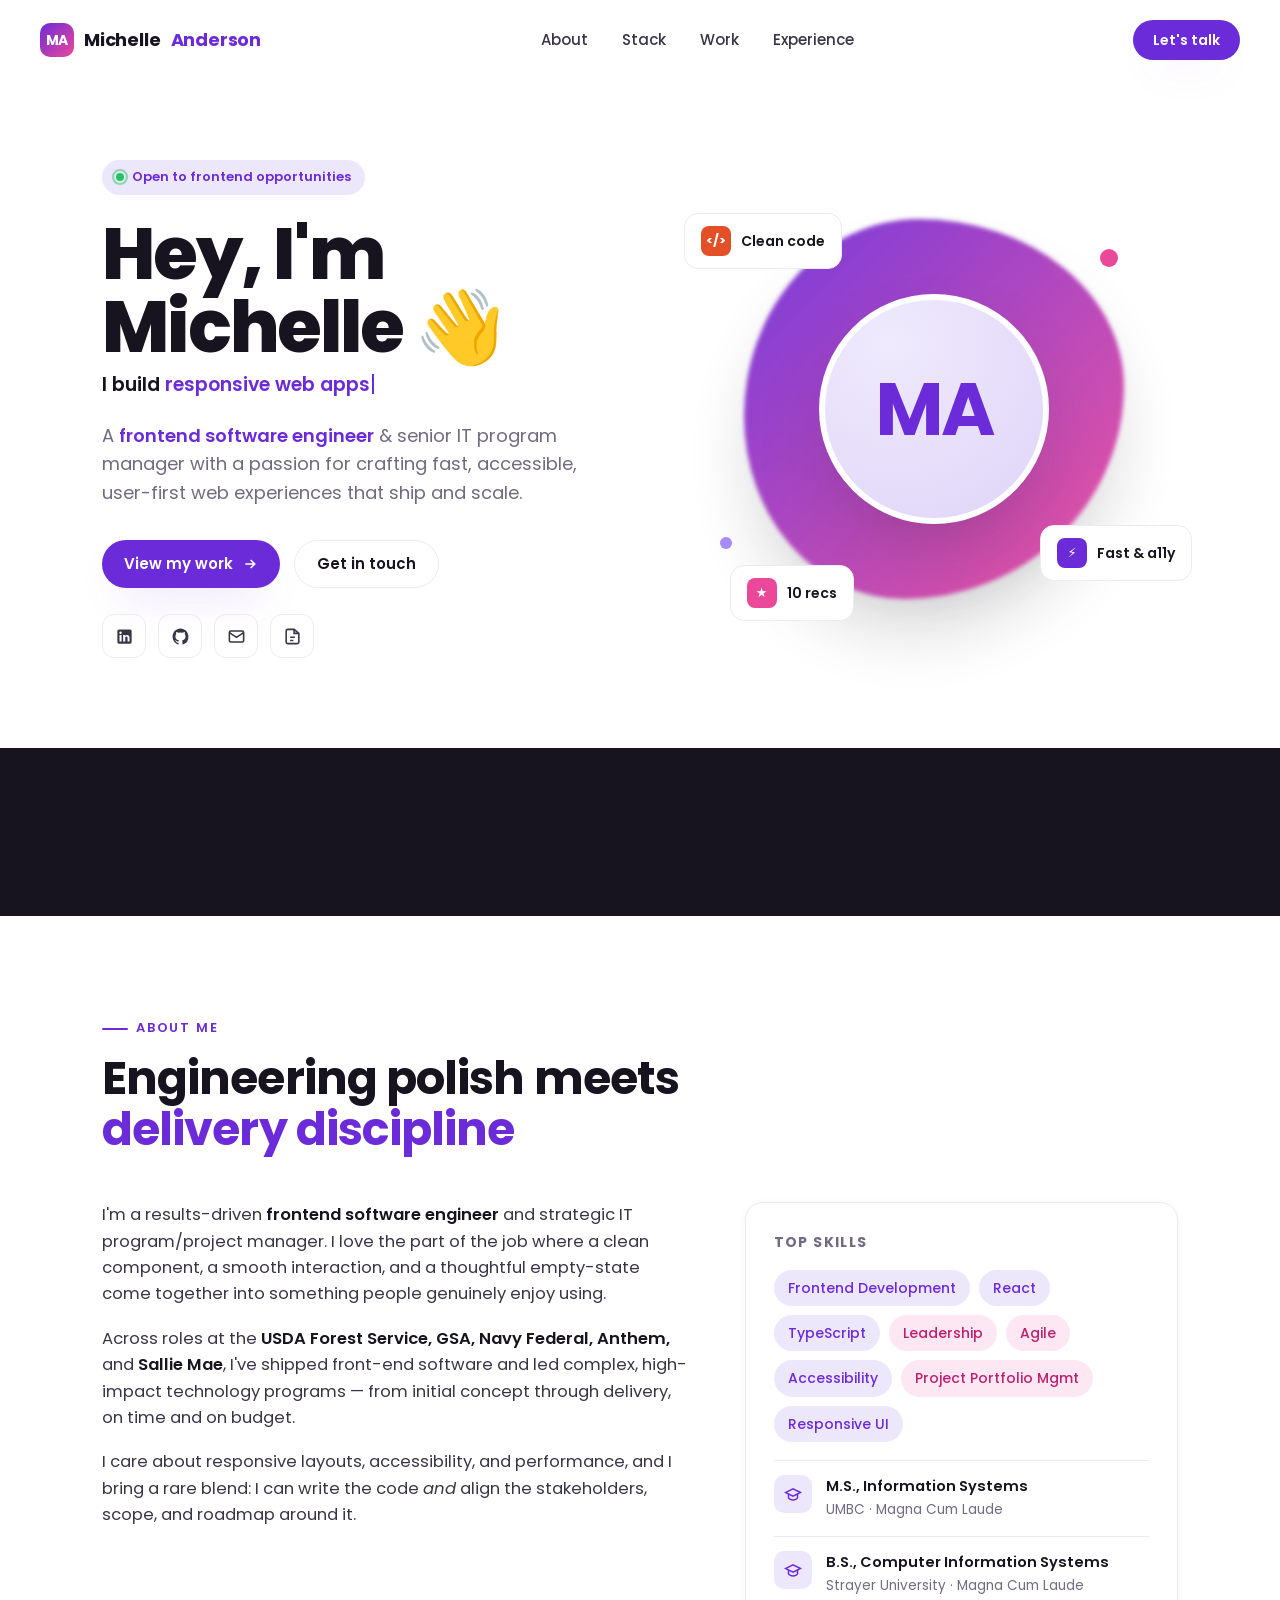
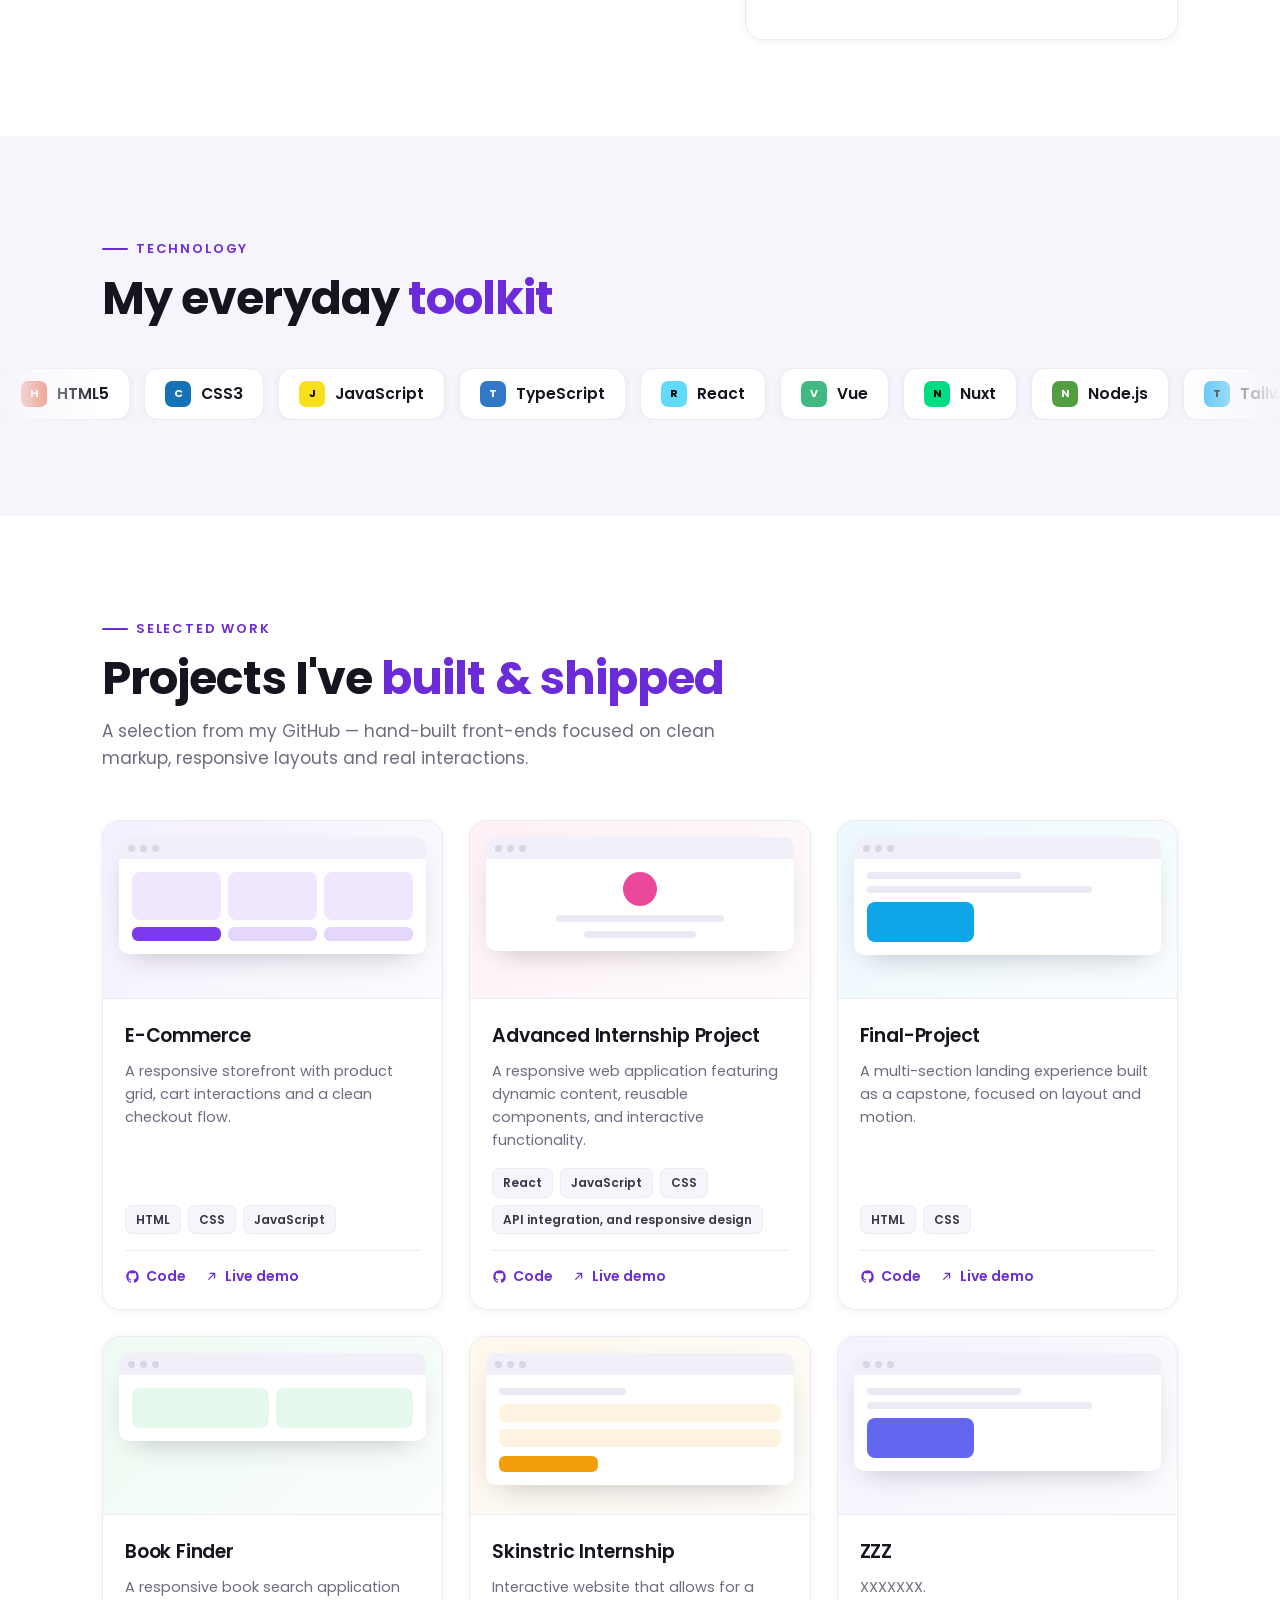
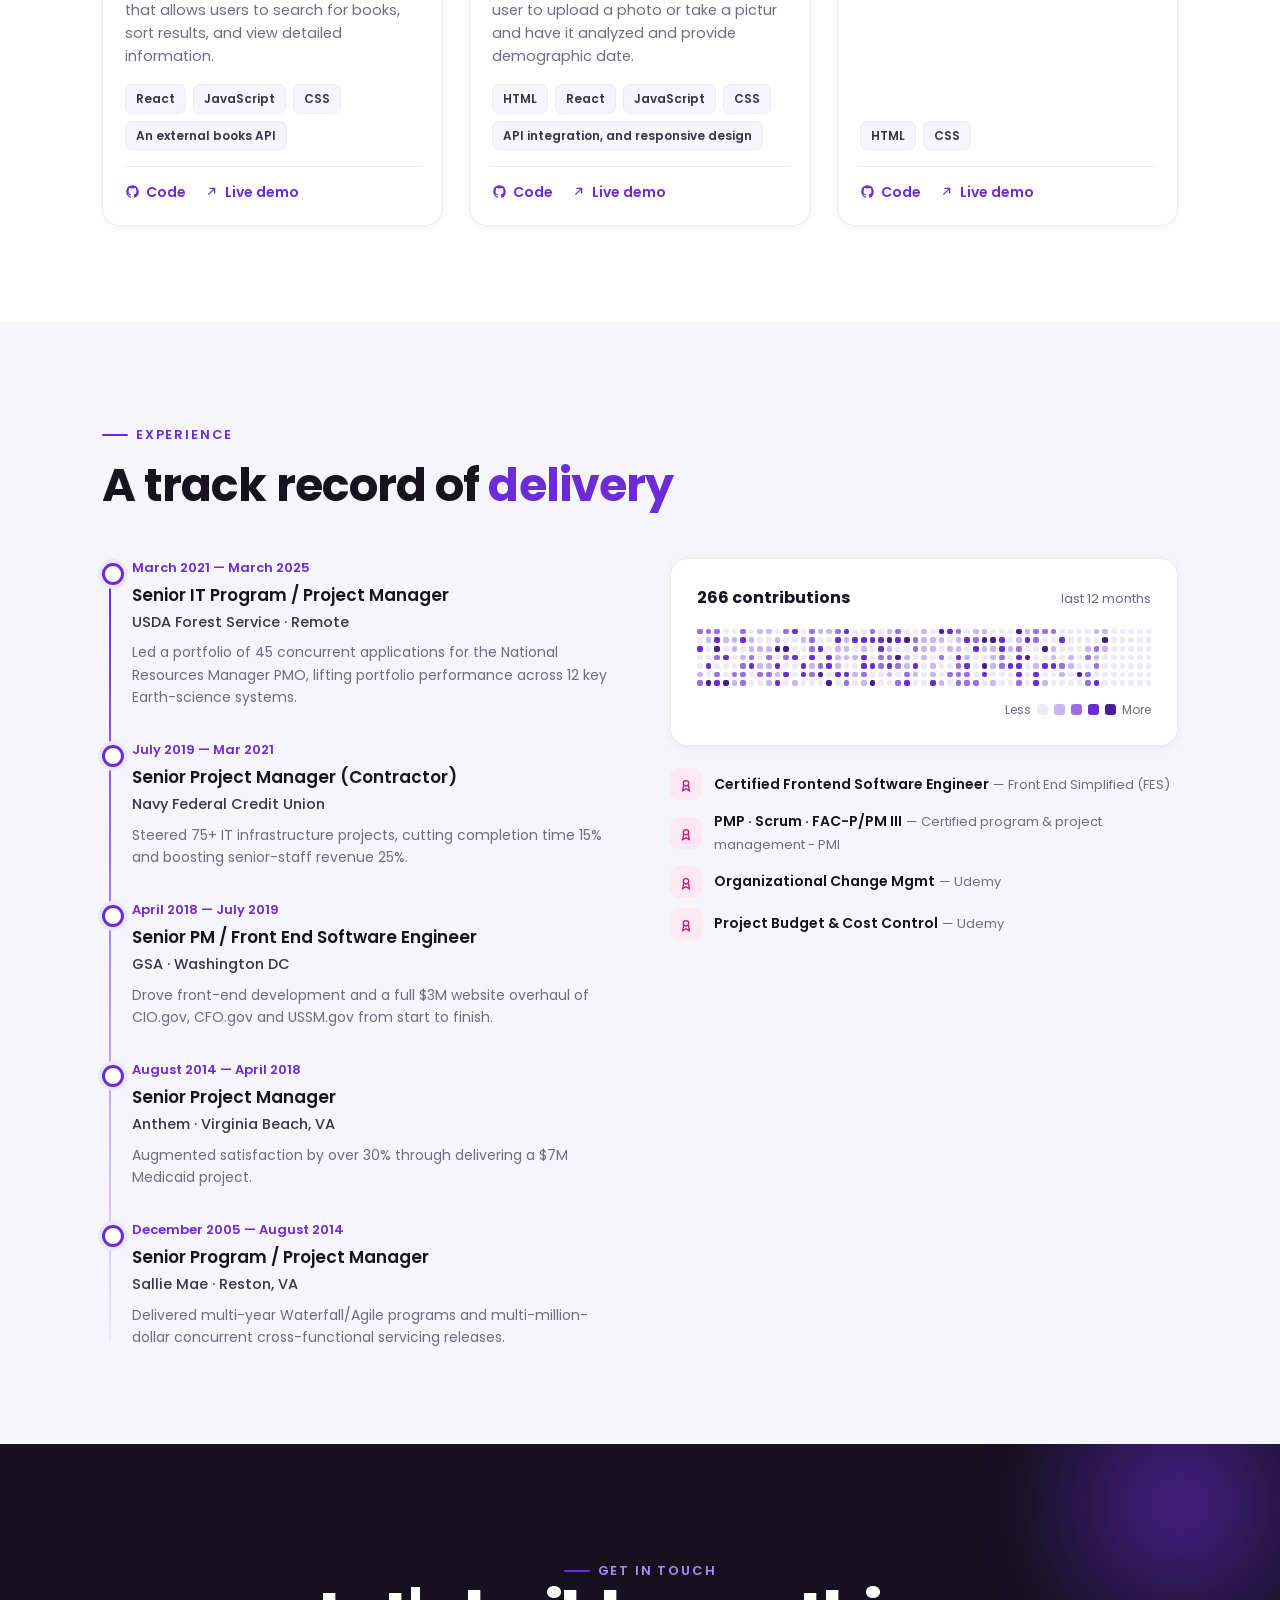
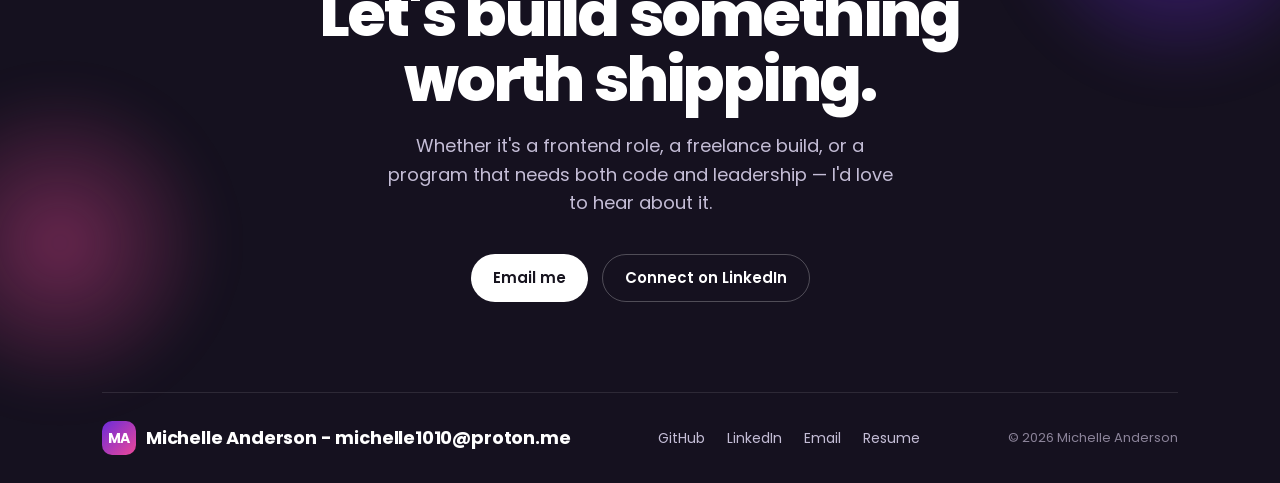
==== commit d511f918: "updated certification section" ====
--- a/index.html
+++ b/index.html
@@ -474,10 +474,10 @@
           <div class="legend">Less <i style="background:#eee9f6"></i><i style="background:#c7b6f0"></i><i style="background:#9b6ee6"></i><i style="background:var(--violet)"></i><i style="background:#4a1b96"></i> More</div>
         </div>
         <div class="certs">
-          <div class="cert"><span class="ic"><svg viewBox="0 0 24 24" width="16" height="16" fill="none" stroke="currentColor" stroke-width="2"><path d="M12 15a4 4 0 1 0 0-8 4 4 0 0 0 0 8z"/><path d="M8.5 13.5 7 22l5-3 5 3-1.5-8.5"/></svg></span><div><b>Front End Simplified</b> <span>— Certified Front End Software Engineer</span></div></div>
-          <div class="cert"><span class="ic"><svg viewBox="0 0 24 24" width="16" height="16" fill="none" stroke="currentColor" stroke-width="2"><path d="M12 15a4 4 0 1 0 0-8 4 4 0 0 0 0 8z"/><path d="M8.5 13.5 7 22l5-3 5 3-1.5-8.5"/></svg></span><div><b>PMP · Scrum · FAC-P/PM III</b> <span>— Certified program &amp; project management</span></div></div>
-          <div class="cert"><span class="ic"><svg viewBox="0 0 24 24" width="16" height="16" fill="none" stroke="currentColor" stroke-width="2"><path d="M12 15a4 4 0 1 0 0-8 4 4 0 0 0 0 8z"/><path d="M8.5 13.5 7 22l5-3 5 3-1.5-8.5"/></svg></span><div><b>Organizational Change Mgmt</b> <span>— Udemy, 2025</span></div></div>
-          <div class="cert"><span class="ic"><svg viewBox="0 0 24 24" width="16" height="16" fill="none" stroke="currentColor" stroke-width="2"><path d="M12 15a4 4 0 1 0 0-8 4 4 0 0 0 0 8z"/><path d="M8.5 13.5 7 22l5-3 5 3-1.5-8.5"/></svg></span><div><b>Project Budget &amp; Cost Control</b> <span>— Udemy, 2025</span></div></div>
+          <div class="cert"><span class="ic"><svg viewBox="0 0 24 24" width="16" height="16" fill="none" stroke="currentColor" stroke-width="2"><path d="M12 15a4 4 0 1 0 0-8 4 4 0 0 0 0 8z"/><path d="M8.5 13.5 7 22l5-3 5 3-1.5-8.5"/></svg></span><div><b>Certified Frontend Software Engineer</b> <span>— Front End Simplified (FES)</span></div></div>
+          <div class="cert"><span class="ic"><svg viewBox="0 0 24 24" width="16" height="16" fill="none" stroke="currentColor" stroke-width="2"><path d="M12 15a4 4 0 1 0 0-8 4 4 0 0 0 0 8z"/><path d="M8.5 13.5 7 22l5-3 5 3-1.5-8.5"/></svg></span><div><b>PMP · Scrum · FAC-P/PM III</b> <span>— Certified program &amp; project management - PMI</span></div></div>
+          <div class="cert"><span class="ic"><svg viewBox="0 0 24 24" width="16" height="16" fill="none" stroke="currentColor" stroke-width="2"><path d="M12 15a4 4 0 1 0 0-8 4 4 0 0 0 0 8z"/><path d="M8.5 13.5 7 22l5-3 5 3-1.5-8.5"/></svg></span><div><b>Organizational Change Mgmt</b> <span>— Udemy</span></div></div>
+          <div class="cert"><span class="ic"><svg viewBox="0 0 24 24" width="16" height="16" fill="none" stroke="currentColor" stroke-width="2"><path d="M12 15a4 4 0 1 0 0-8 4 4 0 0 0 0 8z"/><path d="M8.5 13.5 7 22l5-3 5 3-1.5-8.5"/></svg></span><div><b>Project Budget &amp; Cost Control</b> <span>— Udemy</span></div></div>
         </div>
       </div>
     </div>
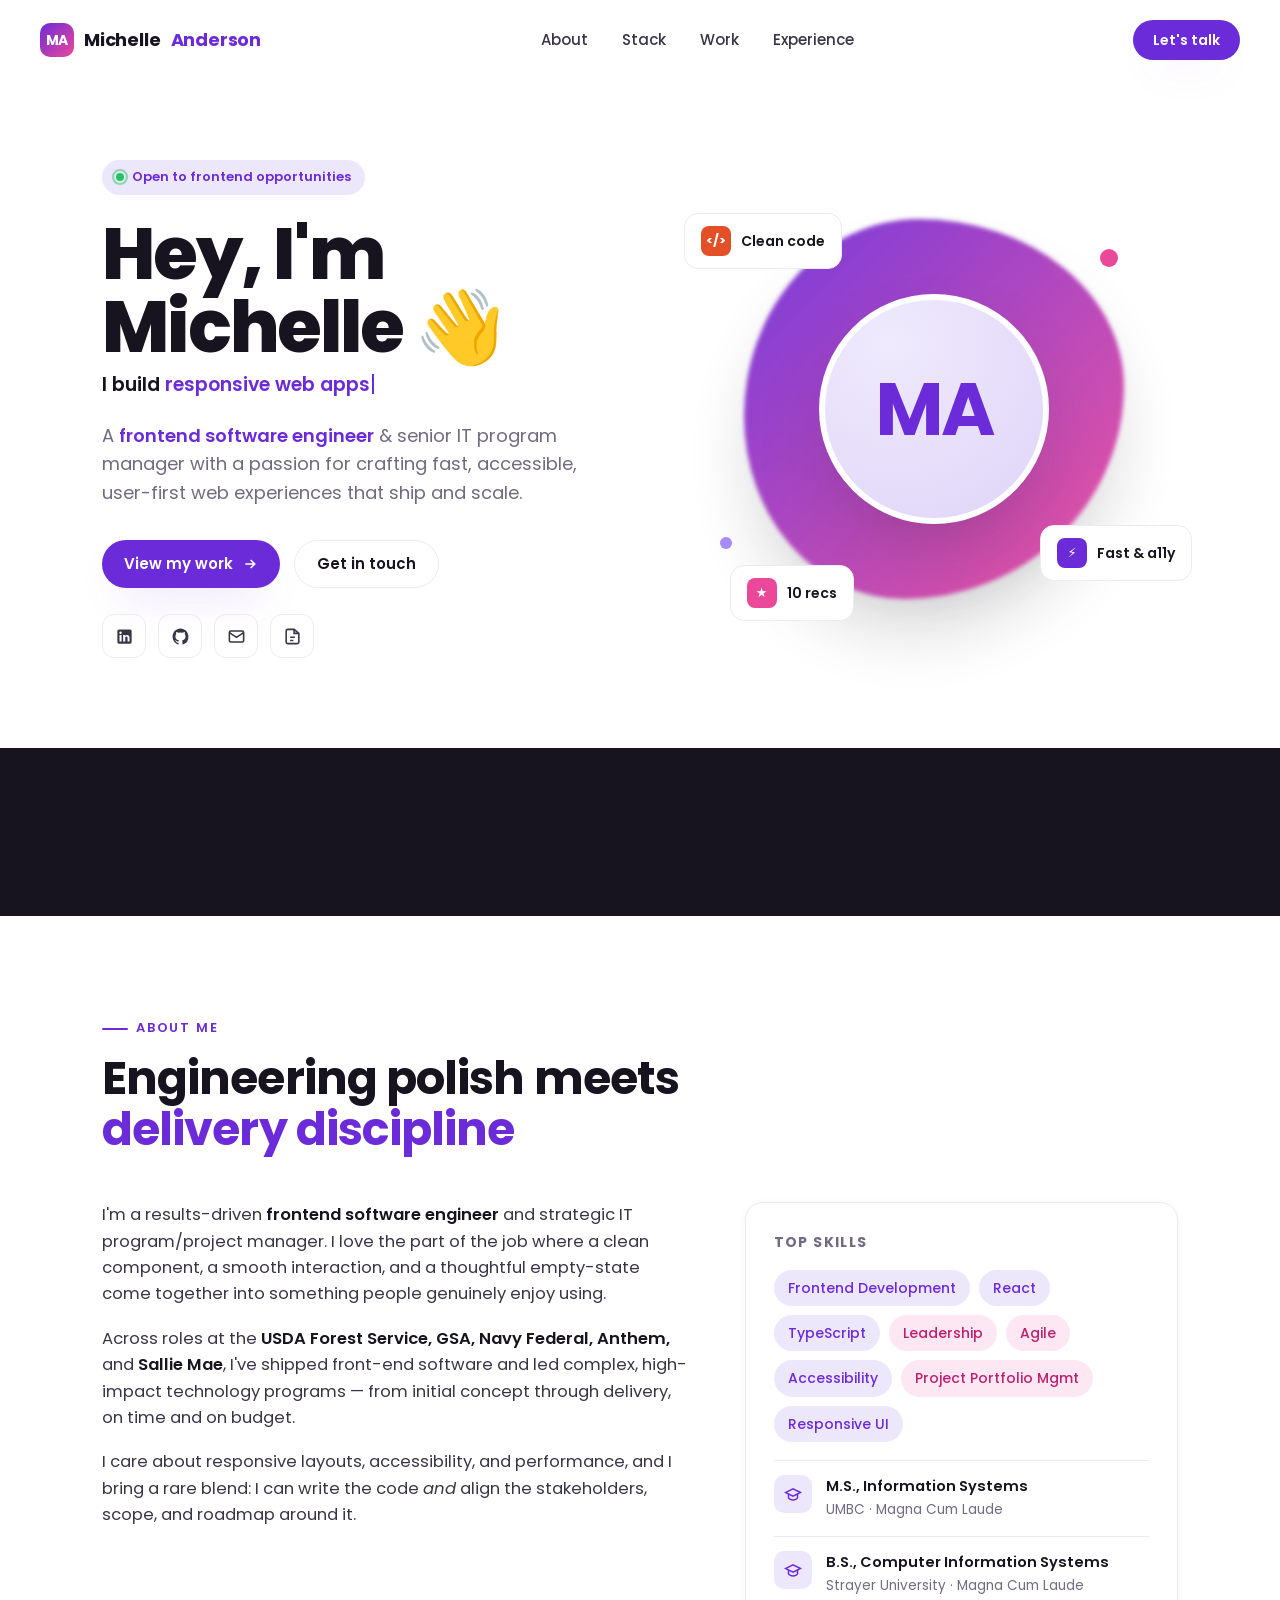
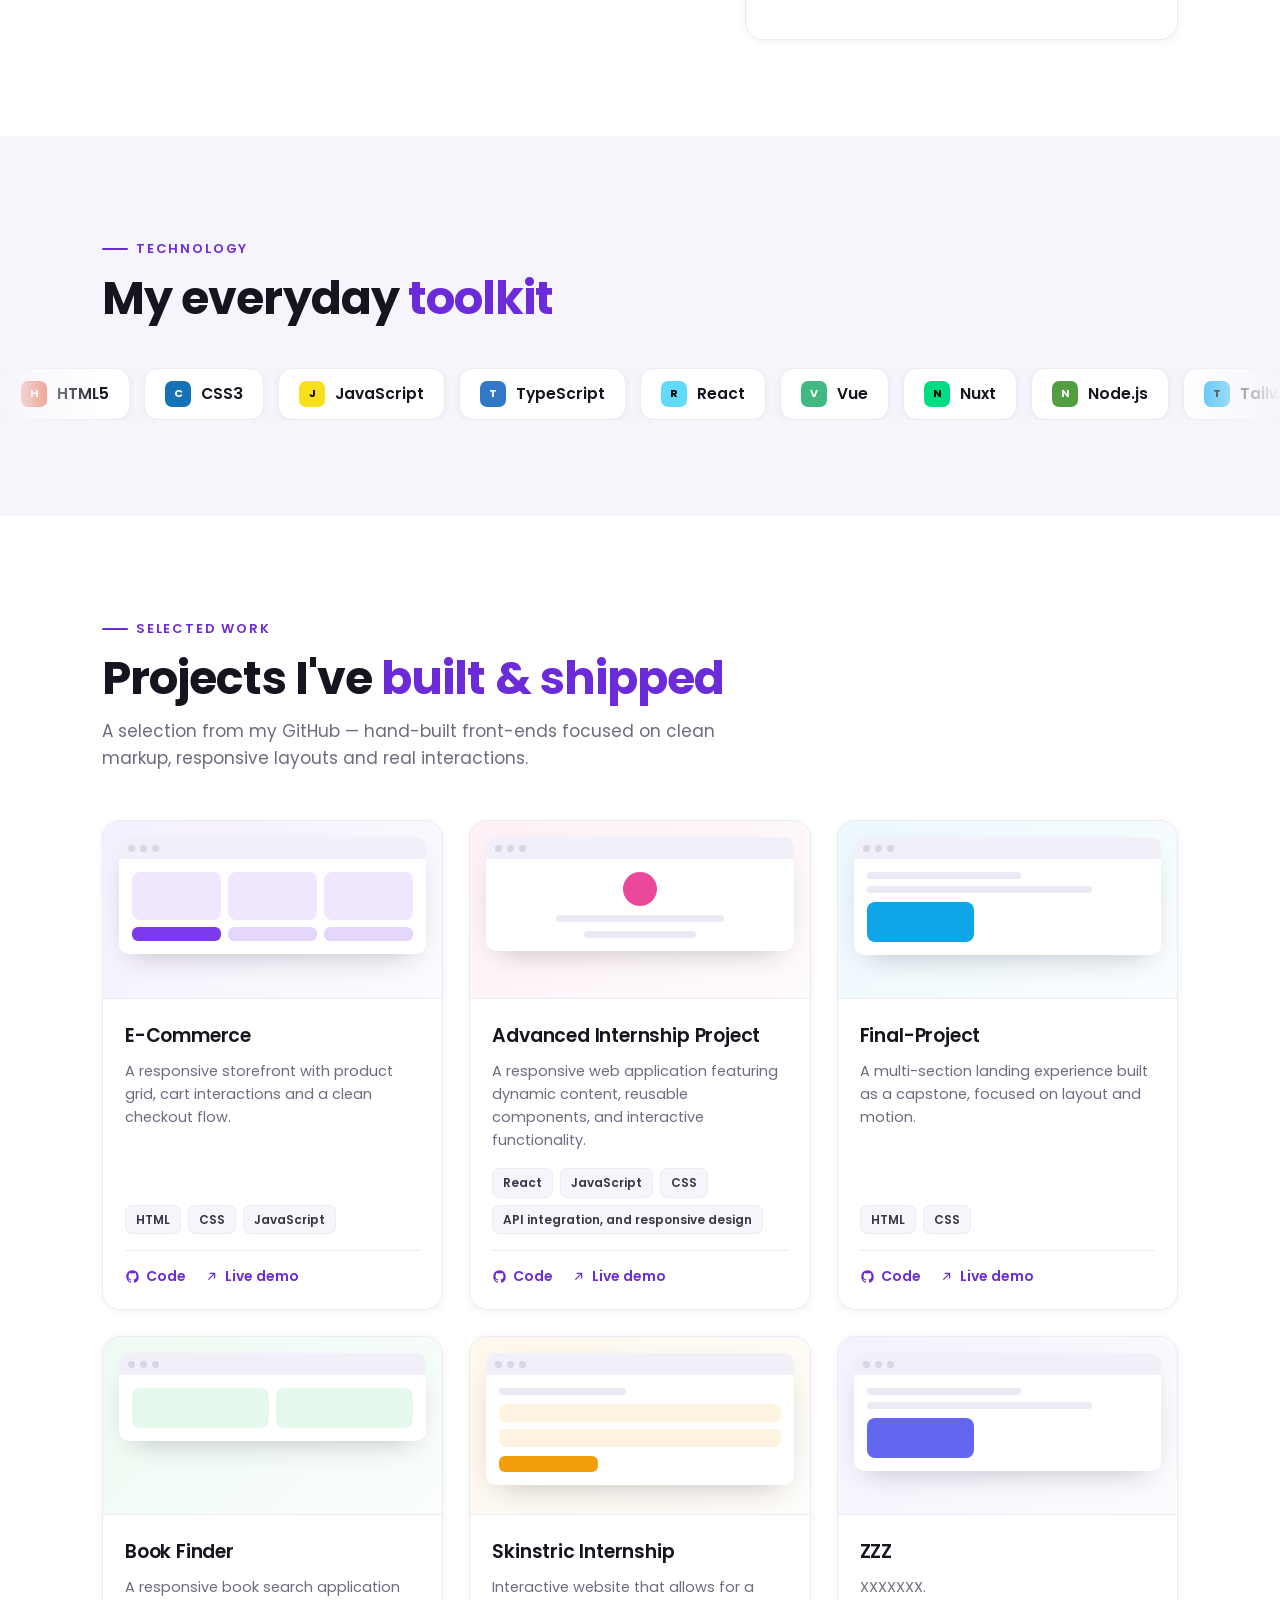
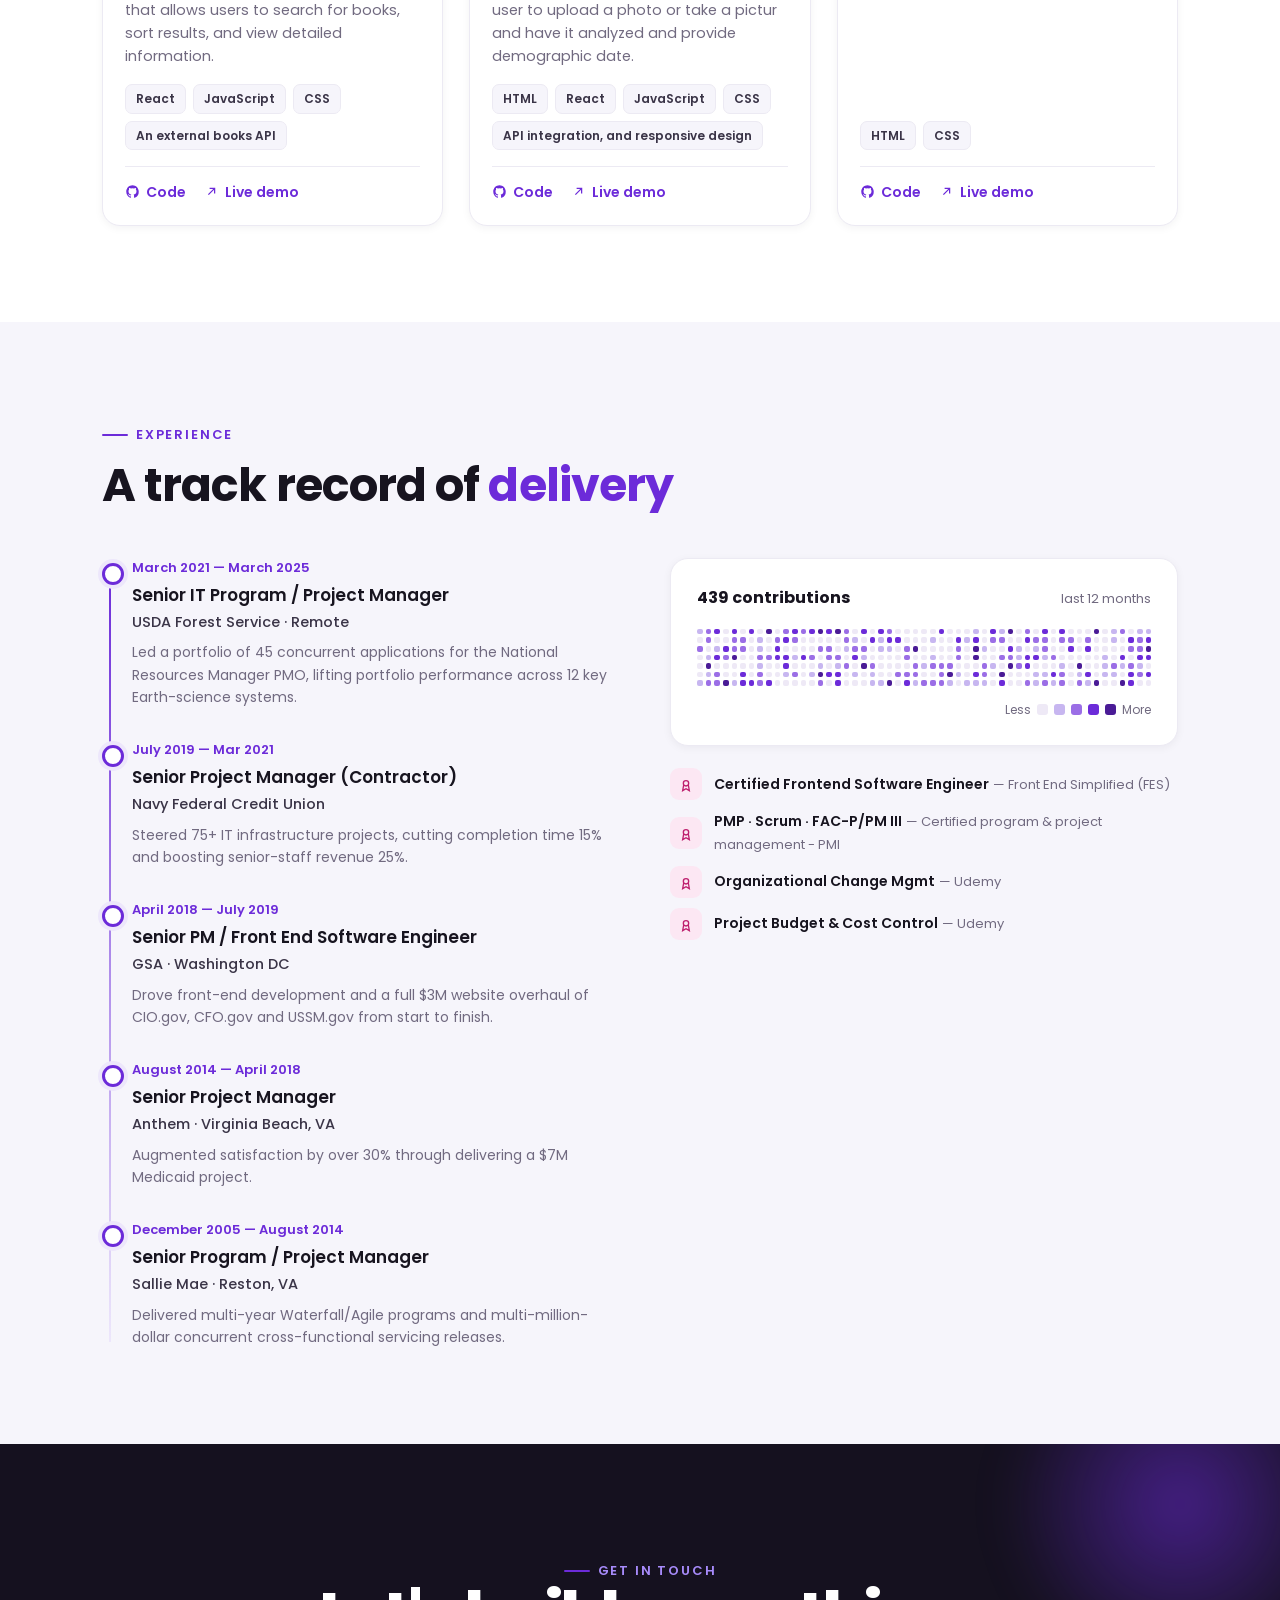
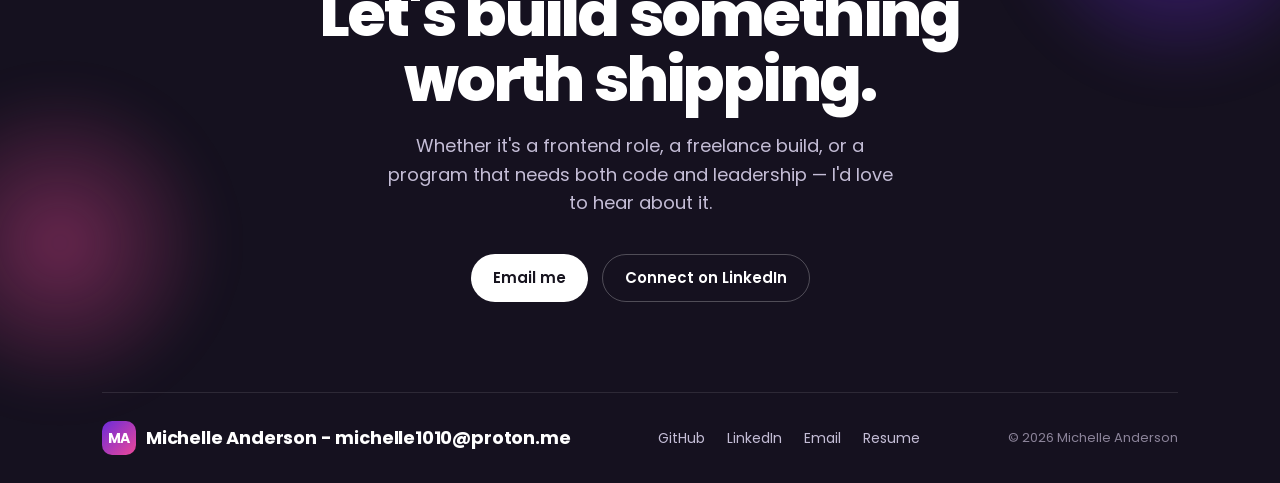
==== commit ca86bc0f: "updated contributions" ====
--- a/index.html
+++ b/index.html
@@ -350,7 +350,7 @@
   <div class="wrap">
     <div class="grid">
       <div class="stat reveal"><div class="num" data-count="30" data-suffix="">0</div><div class="lbl">Public repositories</div></div>
-      <div class="stat reveal d1"><div class="num" data-count="266" data-suffix="">0</div><div class="lbl">Contributions this year</div></div>
+      <div class="stat reveal d1"><div class="num" data-count="439" data-suffix="">0</div><div class="lbl">Contributions the past year</div></div>
       <div class="stat reveal d2"><div class="num" data-count="20" data-suffix="+">0</div><div class="lbl">Years in tech &amp; delivery</div></div>
       <div class="stat reveal d3"><div class="num" data-count="10" data-suffix="">0</div><div class="lbl">FacebookRecommendations</div></div>
     </div>
@@ -469,7 +469,7 @@
       </div>
       <div class="reveal d2">
         <div class="contrib-card">
-          <div class="top"><b>266 contributions</b><span>last 12 months</span></div>
+          <div class="top"><b>439 contributions</b><span>last 12 months</span></div>
           <div class="graph" id="graph"></div>
           <div class="legend">Less <i style="background:#eee9f6"></i><i style="background:#c7b6f0"></i><i style="background:#9b6ee6"></i><i style="background:var(--violet)"></i><i style="background:#4a1b96"></i> More</div>
         </div>
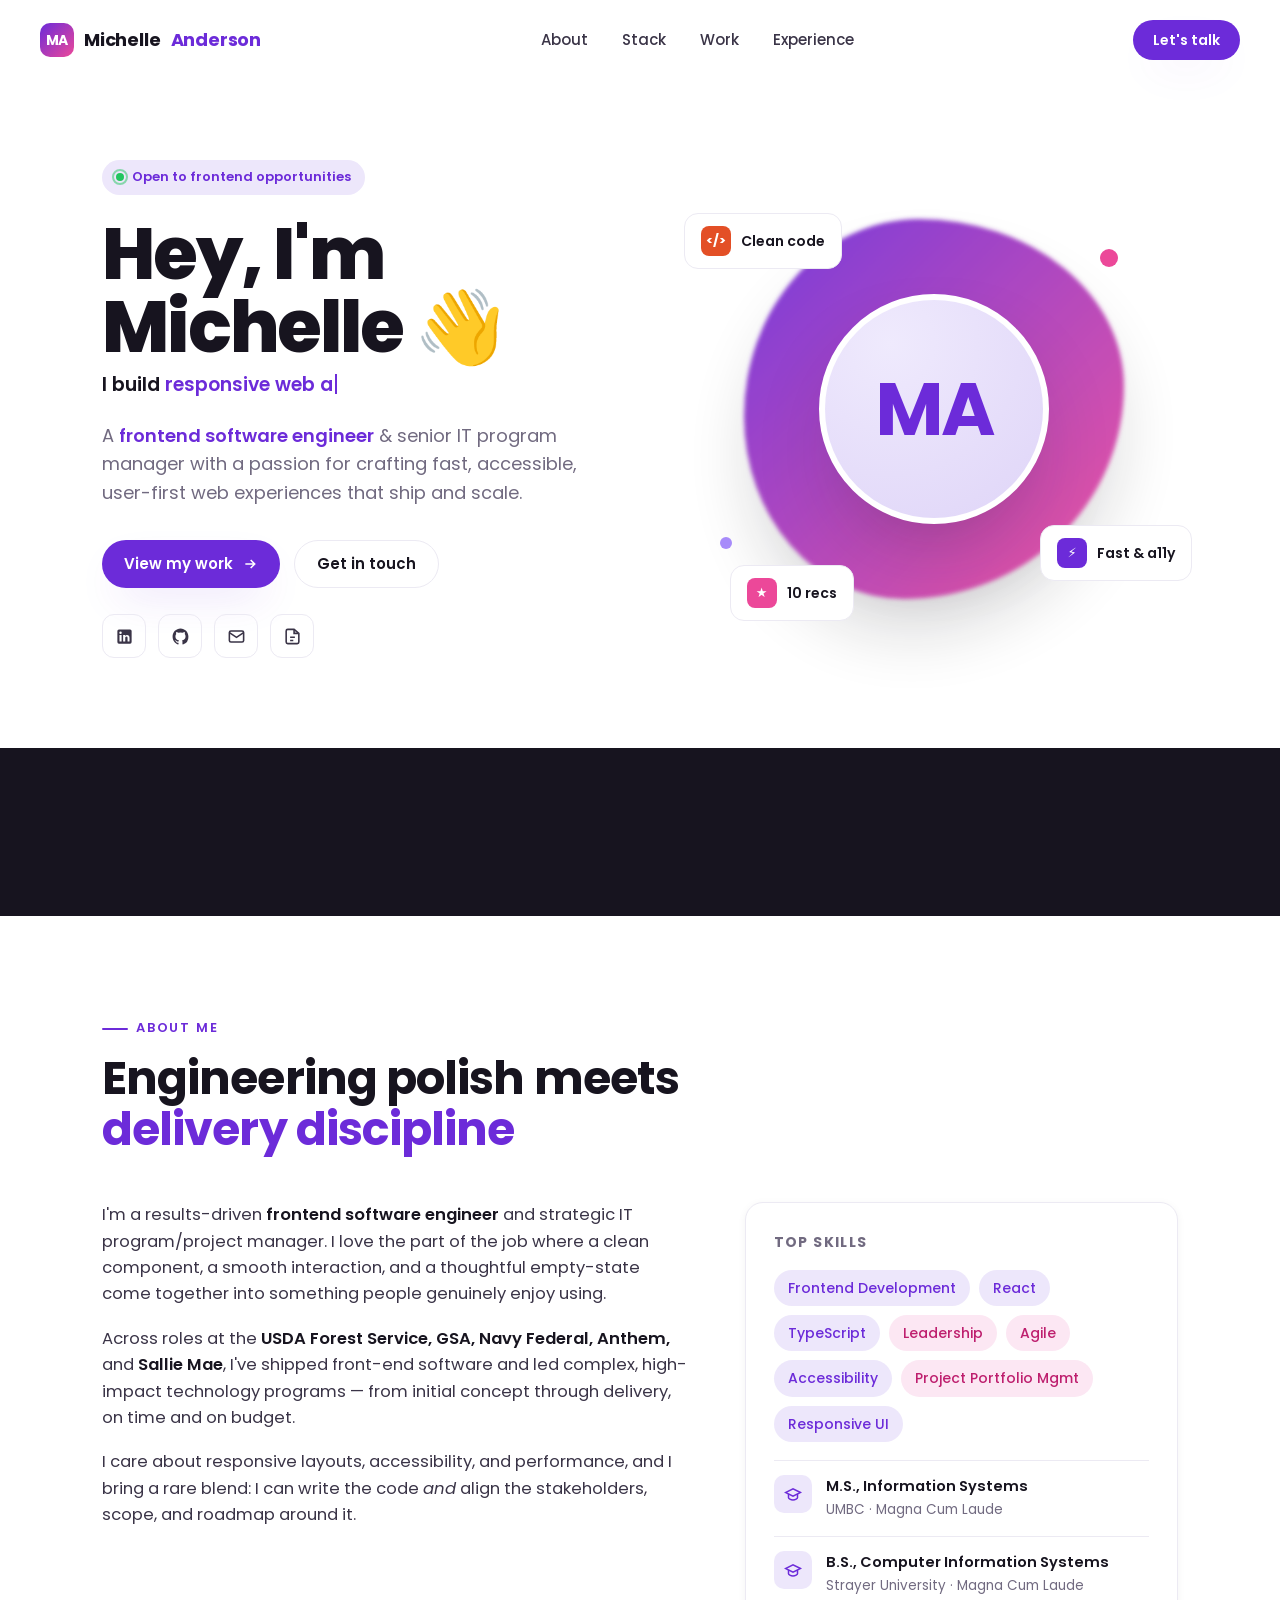
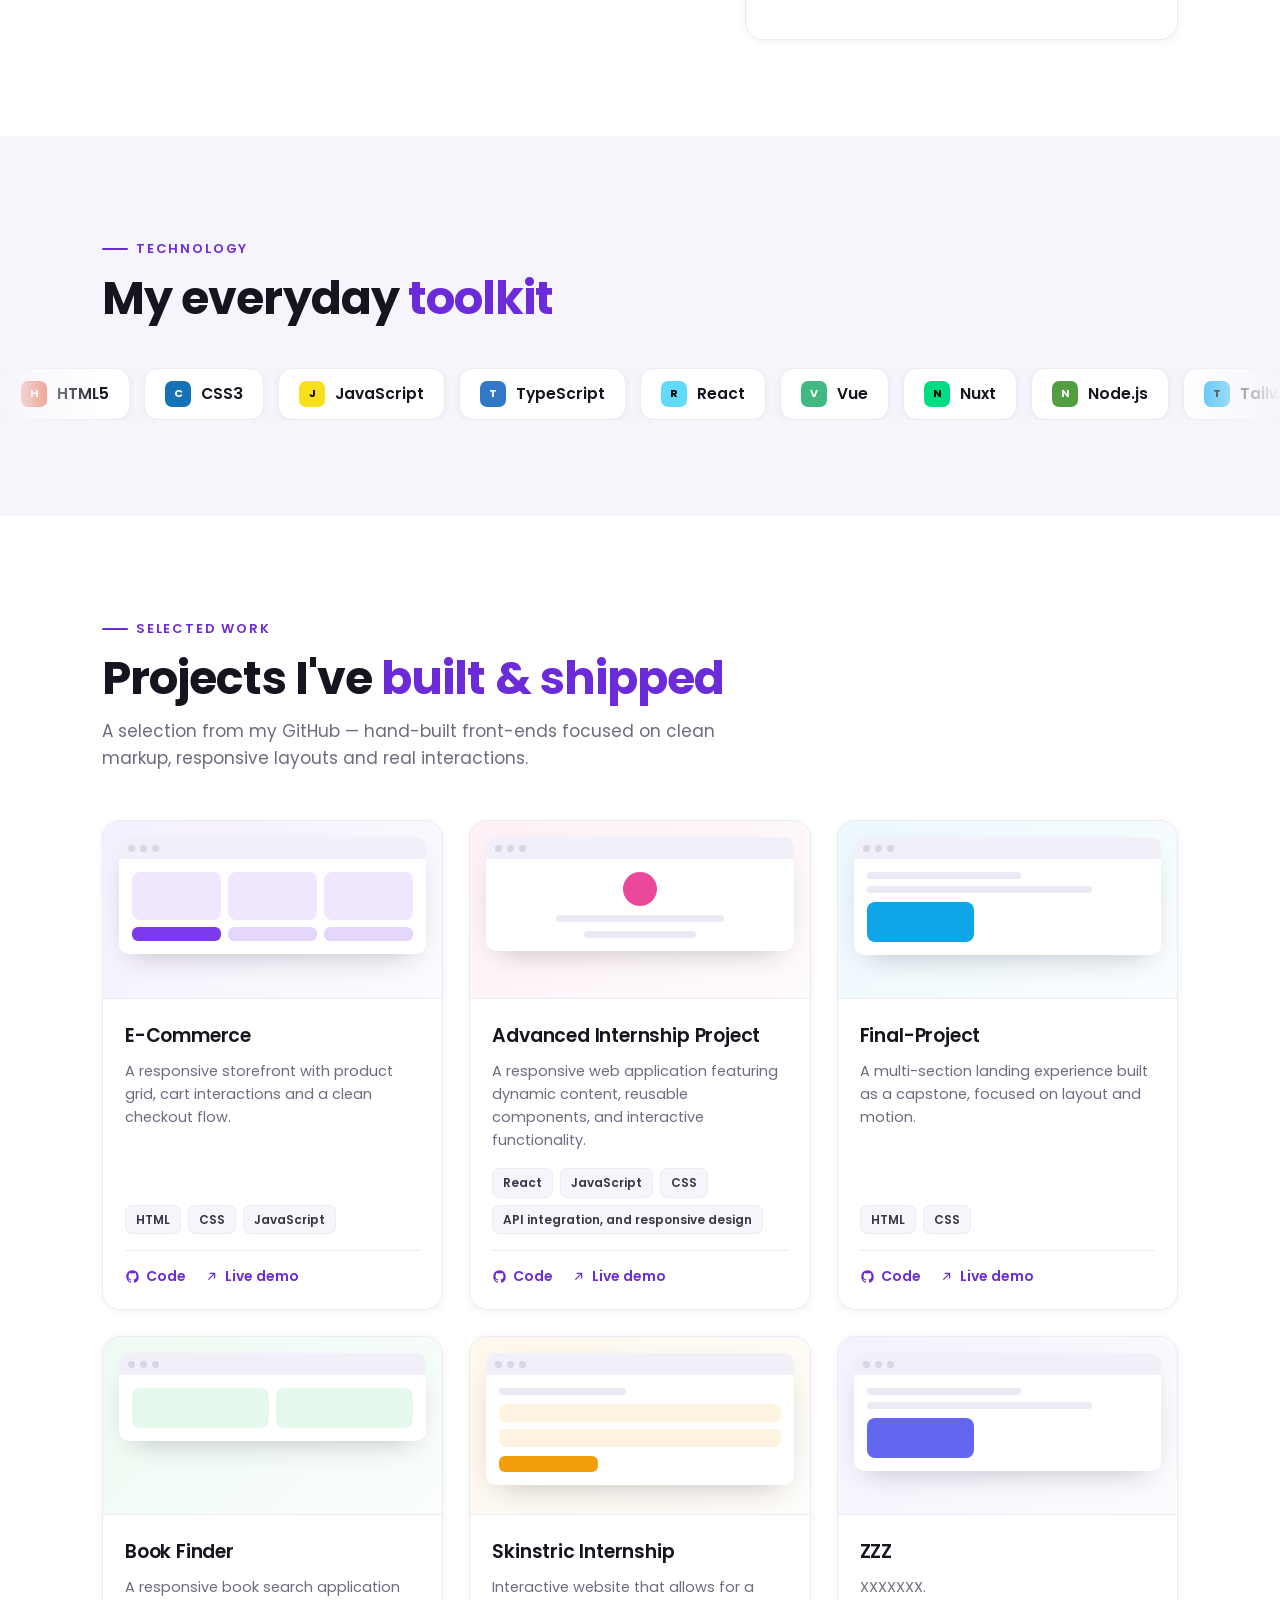
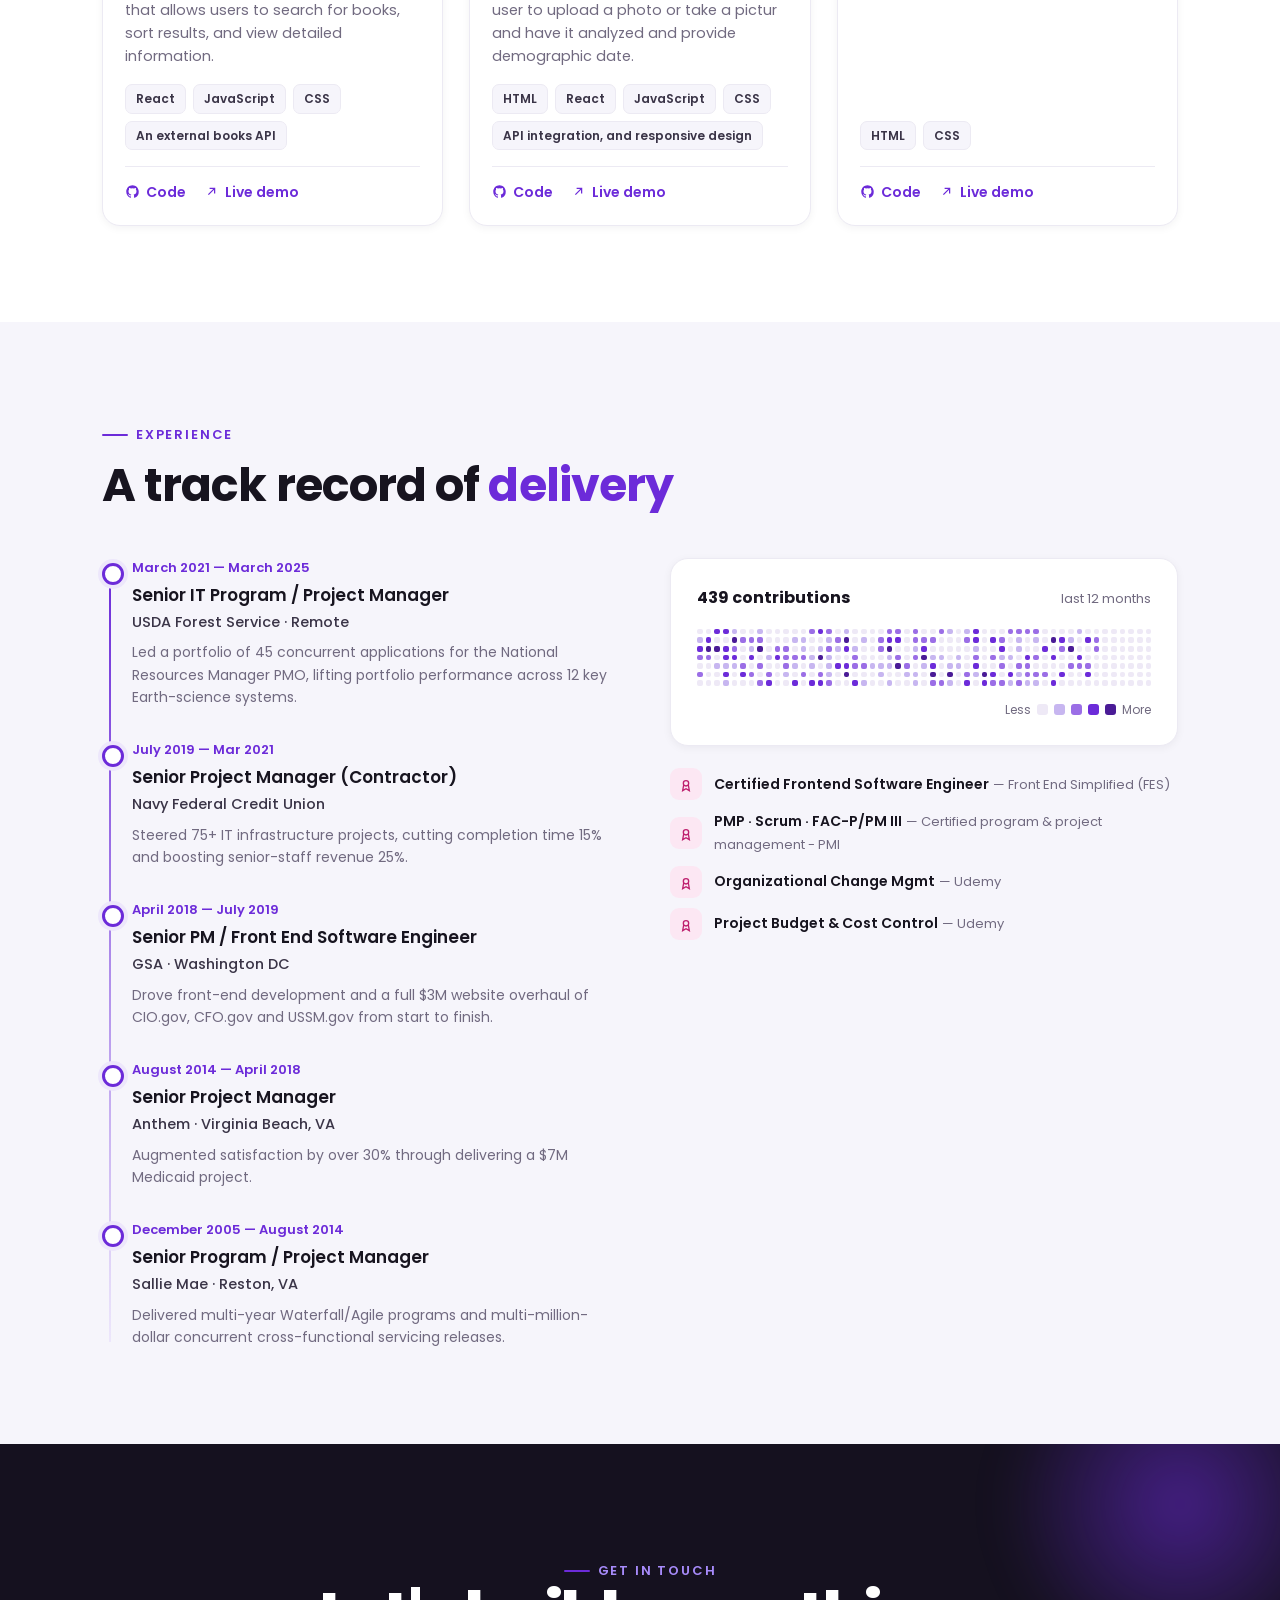
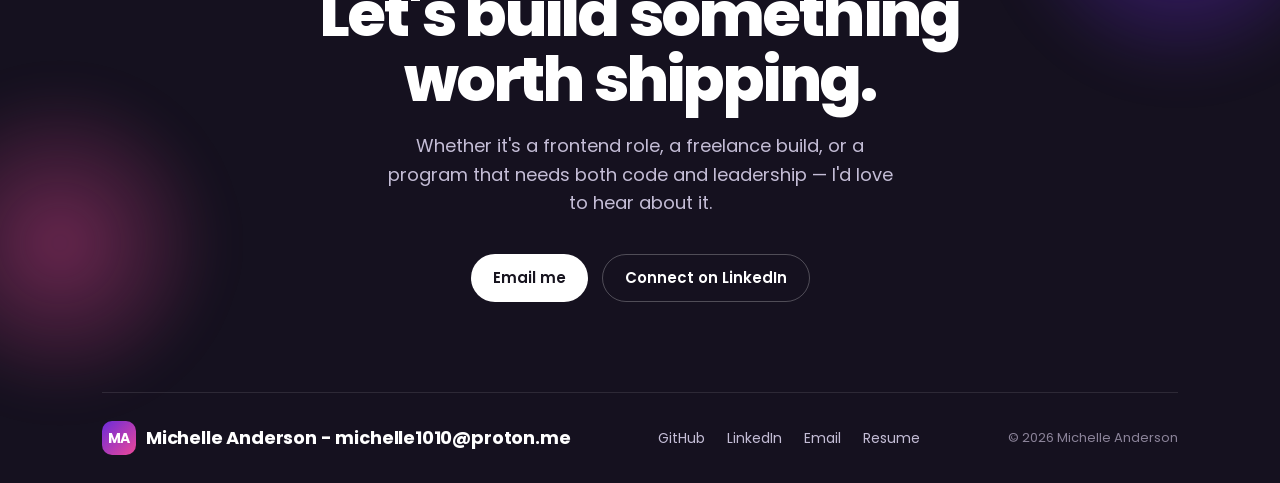
==== commit e15856e7: "updated resume" ====
--- a/index.html
+++ b/index.html
@@ -504,7 +504,7 @@
             <a href="https://github.com/michelle01022012" target="_blank" rel="noopener">GitHub</a>
             <a href="https://www.linkedin.com/in/michelleanderson10" target="_blank" rel="noopener">LinkedIn</a>
             <a href="mailto:michelle1010@proton.me">Email</a>
-            <a href="assets/Michelle Anderson Front End Software Engineer Resume.pdf" target="_blank" rel="noopener noreferrer">Resume</a>
+            <a href="assets/MichelleAndersonFrontEndSoftwareEngineerResume.pdf" target="_blank" rel="noopener noreferrer">Resume</a>
           </div>
           <div class="cr">© 2026 Michelle Anderson</div>
         </div>
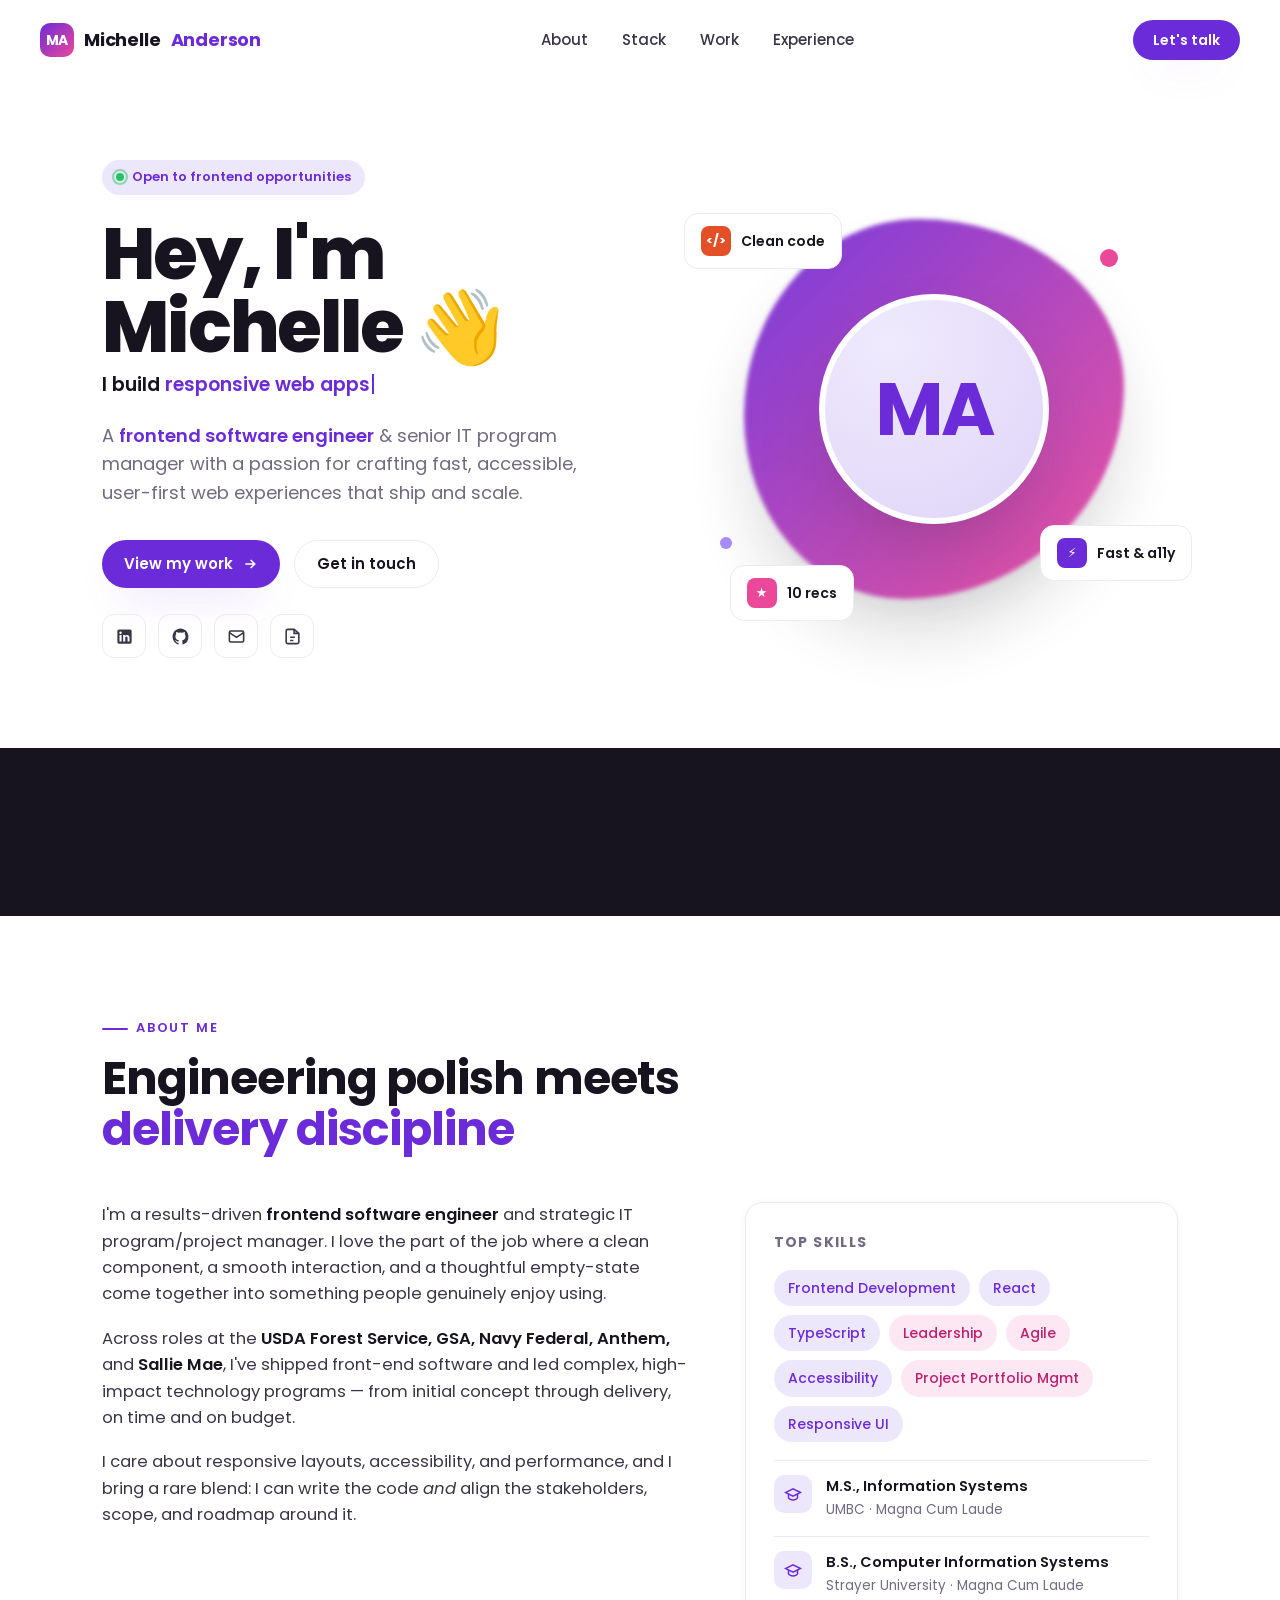
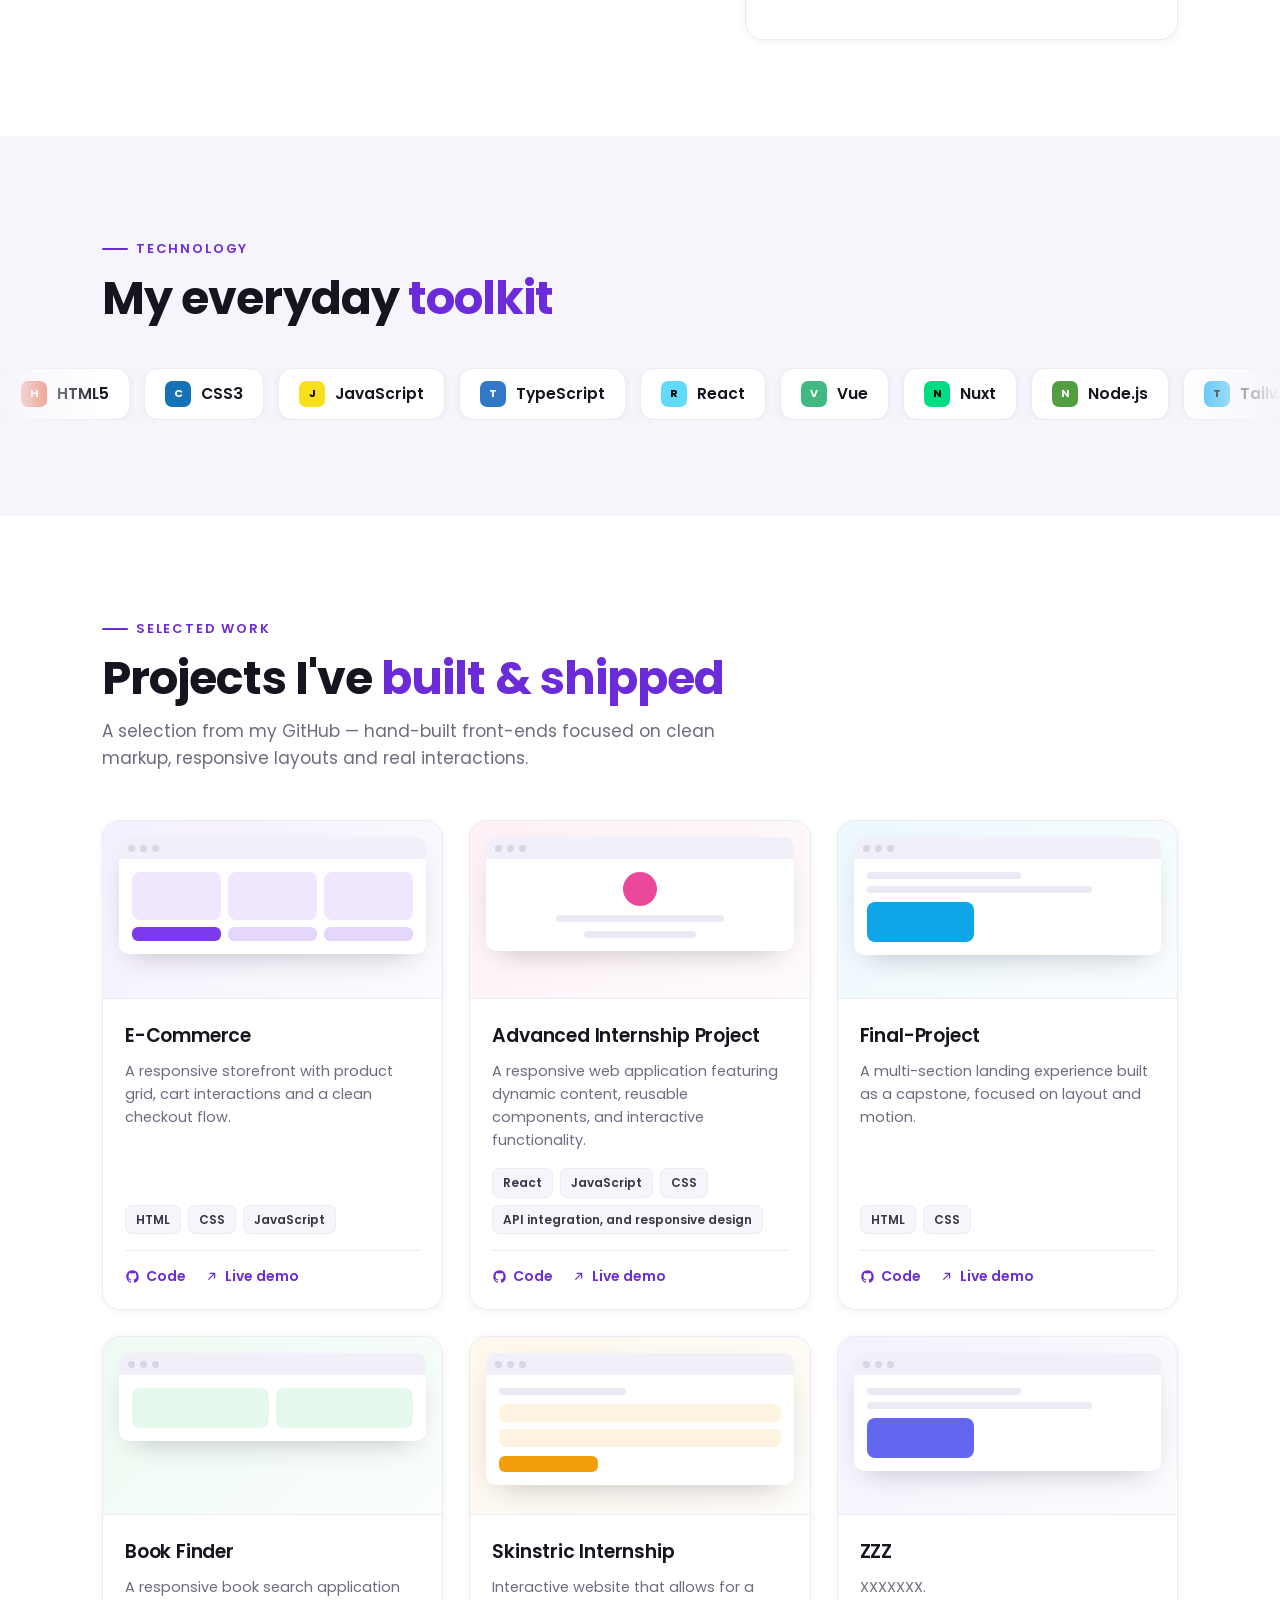
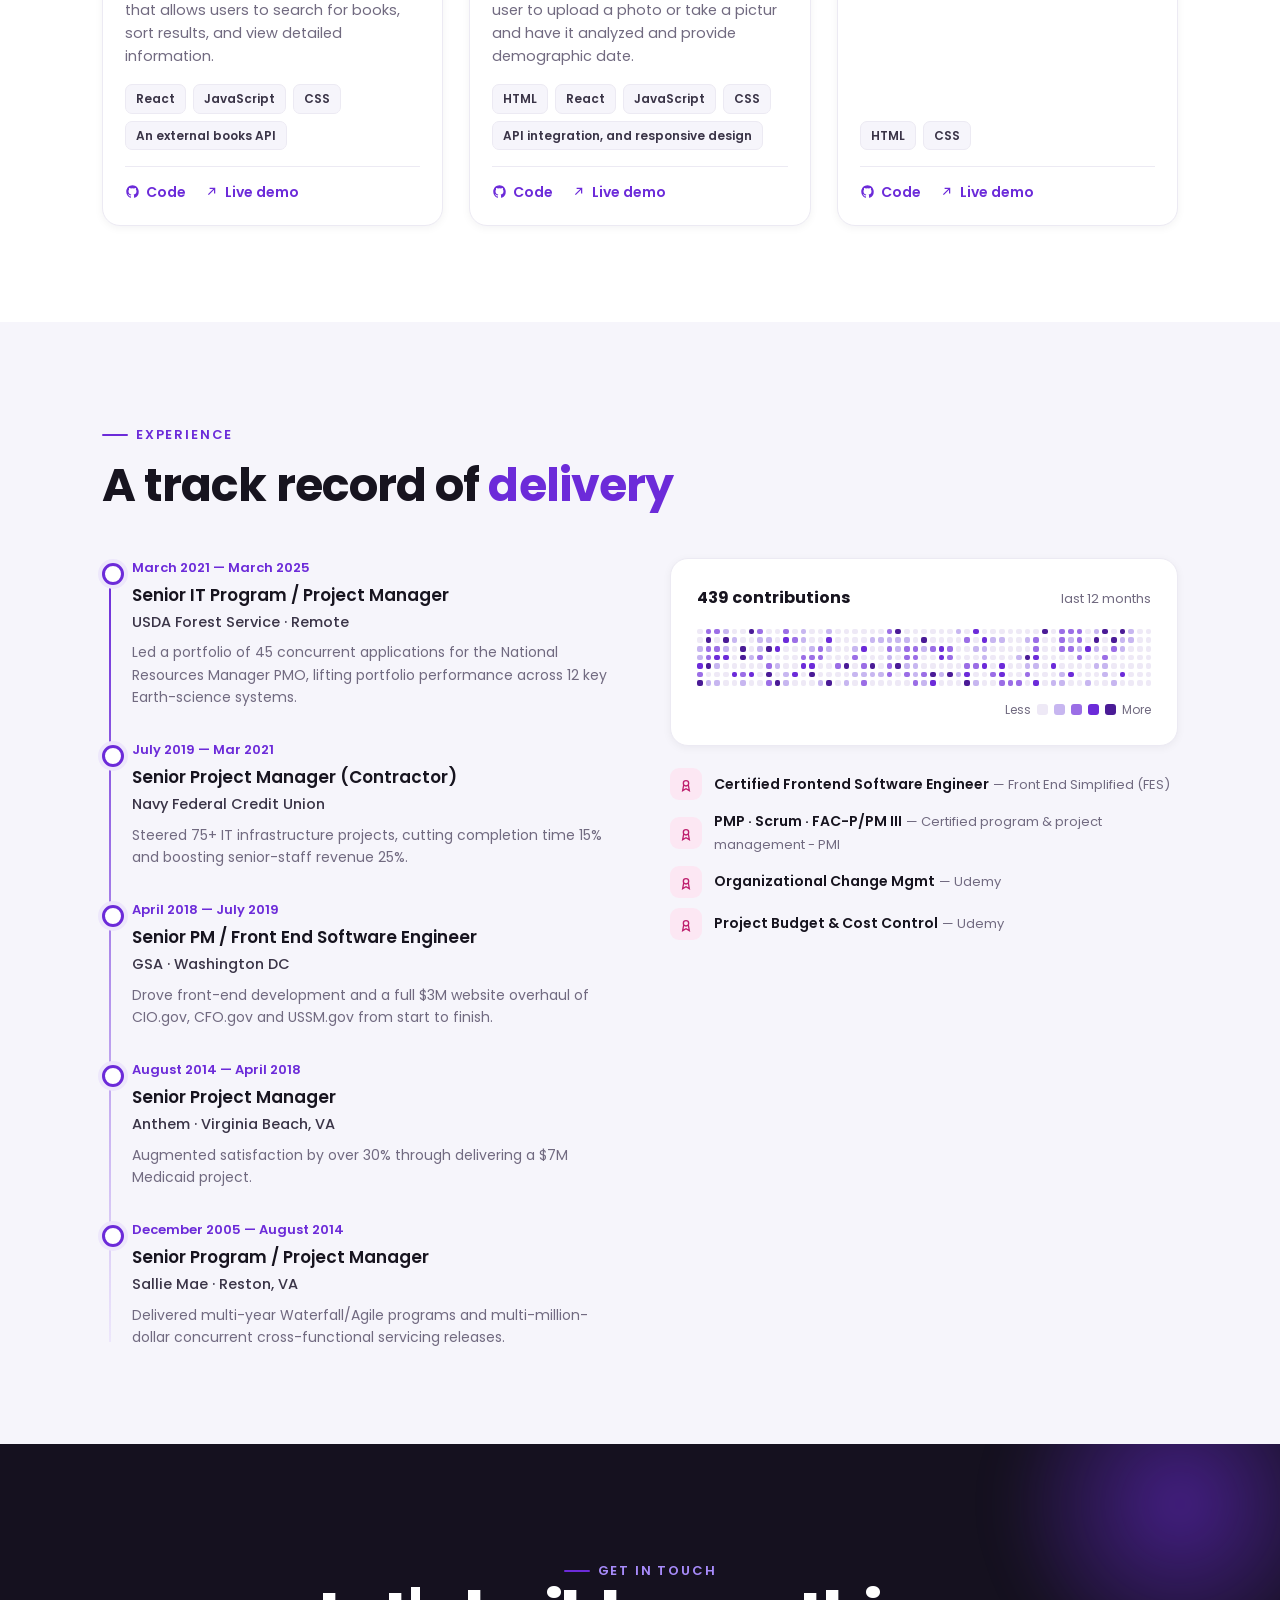
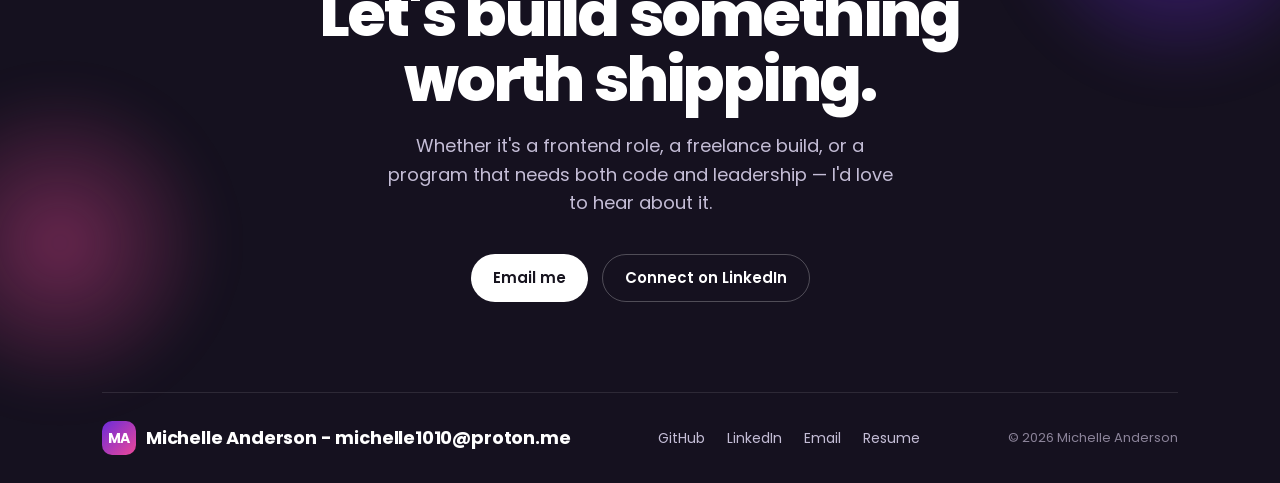
==== commit 54da5c80: "updated resume link" ====
--- a/index.html
+++ b/index.html
@@ -329,7 +329,7 @@
           <a href="https://www.linkedin.com/in/michelleanderson10" target="_blank" rel="noopener" aria-label="LinkedIn"><svg viewBox="0 0 24 24" fill="currentColor"><path d="M19 3a2 2 0 0 1 2 2v14a2 2 0 0 1-2 2H5a2 2 0 0 1-2-2V5a2 2 0 0 1 2-2h14zM8.34 18.34V9.99H5.67v8.35h2.67zM7 8.84a1.55 1.55 0 1 0 0-3.1 1.55 1.55 0 0 0 0 3.1zm11.34 9.5v-4.58c0-2.45-1.31-3.59-3.06-3.59a2.64 2.64 0 0 0-2.39 1.32h-.04V9.99h-2.56v8.35h2.66v-4.13c0-1.09.21-2.14 1.56-2.14 1.33 0 1.35 1.24 1.35 2.21v4.06h2.48z"/></svg></a>
           <a href="https://github.com/michelle01022012" target="_blank" rel="noopener" aria-label="GitHub"><svg viewBox="0 0 24 24" fill="currentColor"><path d="M12 2C6.48 2 2 6.58 2 12.25c0 4.53 2.87 8.37 6.84 9.73.5.1.68-.22.68-.49 0-.24-.01-.88-.01-1.73-2.78.62-3.37-1.37-3.37-1.37-.45-1.18-1.11-1.5-1.11-1.5-.91-.64.07-.62.07-.62 1 .07 1.53 1.06 1.53 1.06.89 1.56 2.34 1.11 2.91.85.09-.66.35-1.11.63-1.37-2.22-.26-4.56-1.14-4.56-5.07 0-1.12.39-2.03 1.03-2.75-.1-.26-.45-1.3.1-2.71 0 0 .84-.27 2.75 1.05a9.36 9.36 0 0 1 5 0c1.91-1.32 2.75-1.05 2.75-1.05.55 1.41.2 2.45.1 2.71.64.72 1.03 1.63 1.03 2.75 0 3.94-2.34 4.81-4.57 5.06.36.32.68.94.68 1.9 0 1.37-.01 2.48-.01 2.82 0 .27.18.59.69.49A10.02 10.02 0 0 0 22 12.25C22 6.58 17.52 2 12 2z"/></svg></a>
           <a href="mailto:michelle1010@proton.me" aria-label="Email"><svg viewBox="0 0 24 24" fill="none" stroke="currentColor" stroke-width="2"><rect x="3" y="5" width="18" height="14" rx="2"/><path d="m3 7 9 6 9-6"/></svg></a>
-          <a href="assets/Michelle Anderson Front End Software Engineer Resume.pdf" target="_blank" rel="noopener" aria-label="Resume"><svg viewBox="0 0 24 24" fill="none" stroke="currentColor" stroke-width="2"><path d="M14 3v5h5"/><path d="M14 3H6a2 2 0 0 0-2 2v14a2 2 0 0 0 2 2h12a2 2 0 0 0 2-2V8z"/><path d="M9 13h6M9 17h4"/></svg></a>
+          <a href="assets/MichelleAndersonFrontEndSoftwareEngineerResume.pdf" target="_blank" rel="noopener" aria-label="Resume"><svg viewBox="0 0 24 24" fill="none" stroke="currentColor" stroke-width="2"><path d="M14 3v5h5"/><path d="M14 3H6a2 2 0 0 0-2 2v14a2 2 0 0 0 2 2h12a2 2 0 0 0 2-2V8z"/><path d="M9 13h6M9 17h4"/></svg></a>
         </div>
       </div>
       <div class="hero-visual reveal d2">
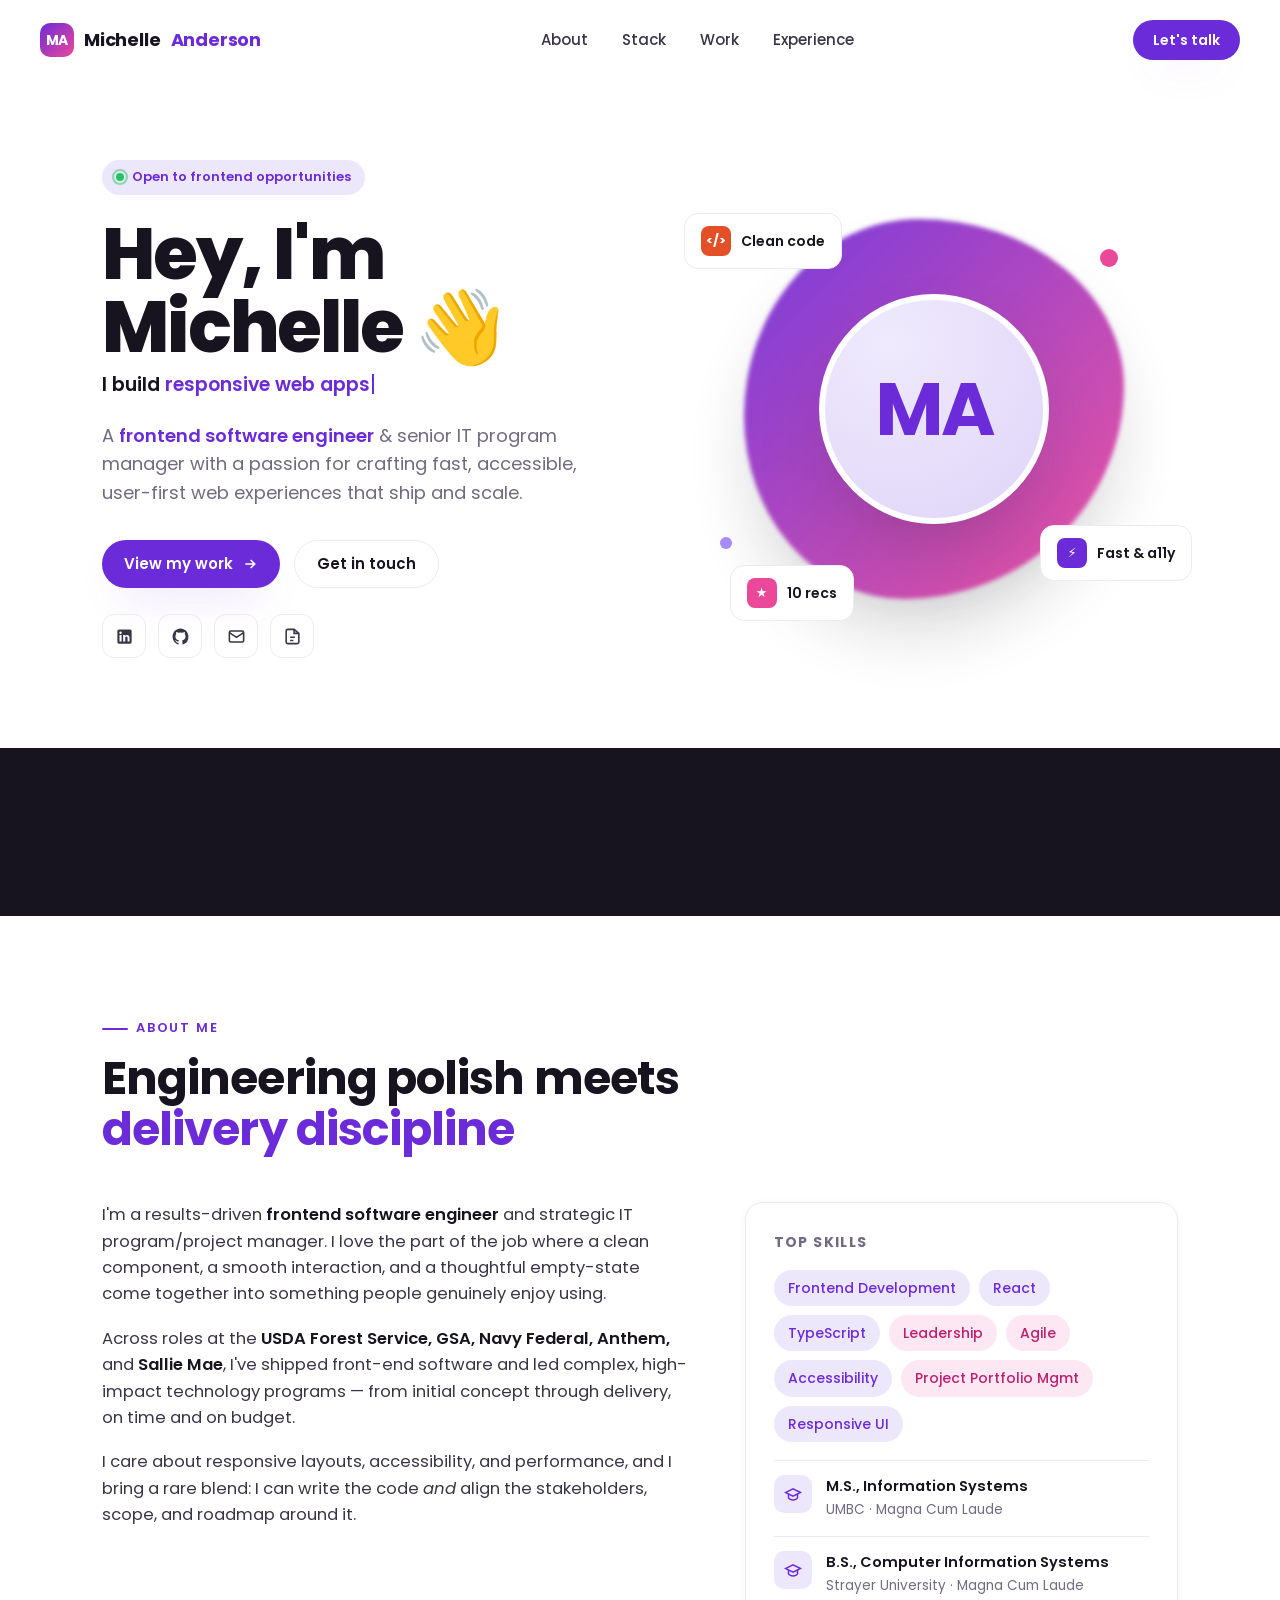
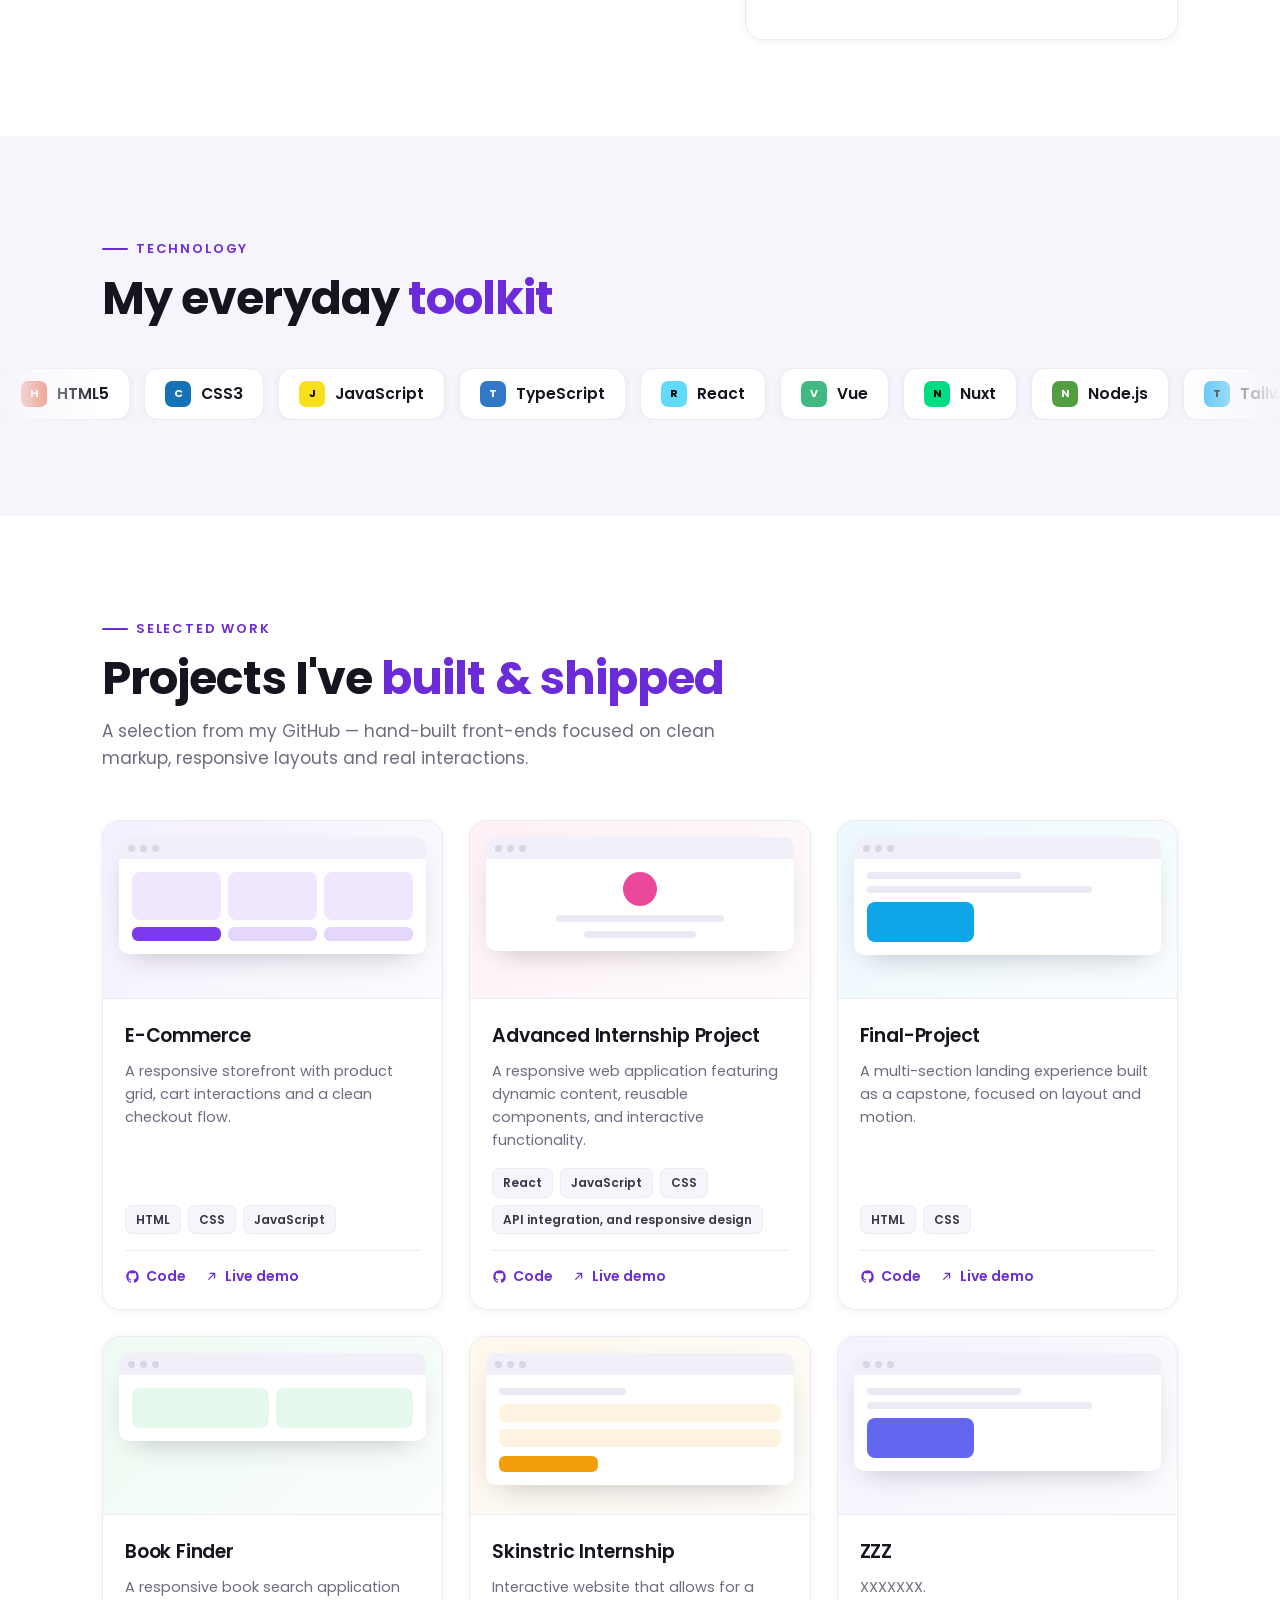
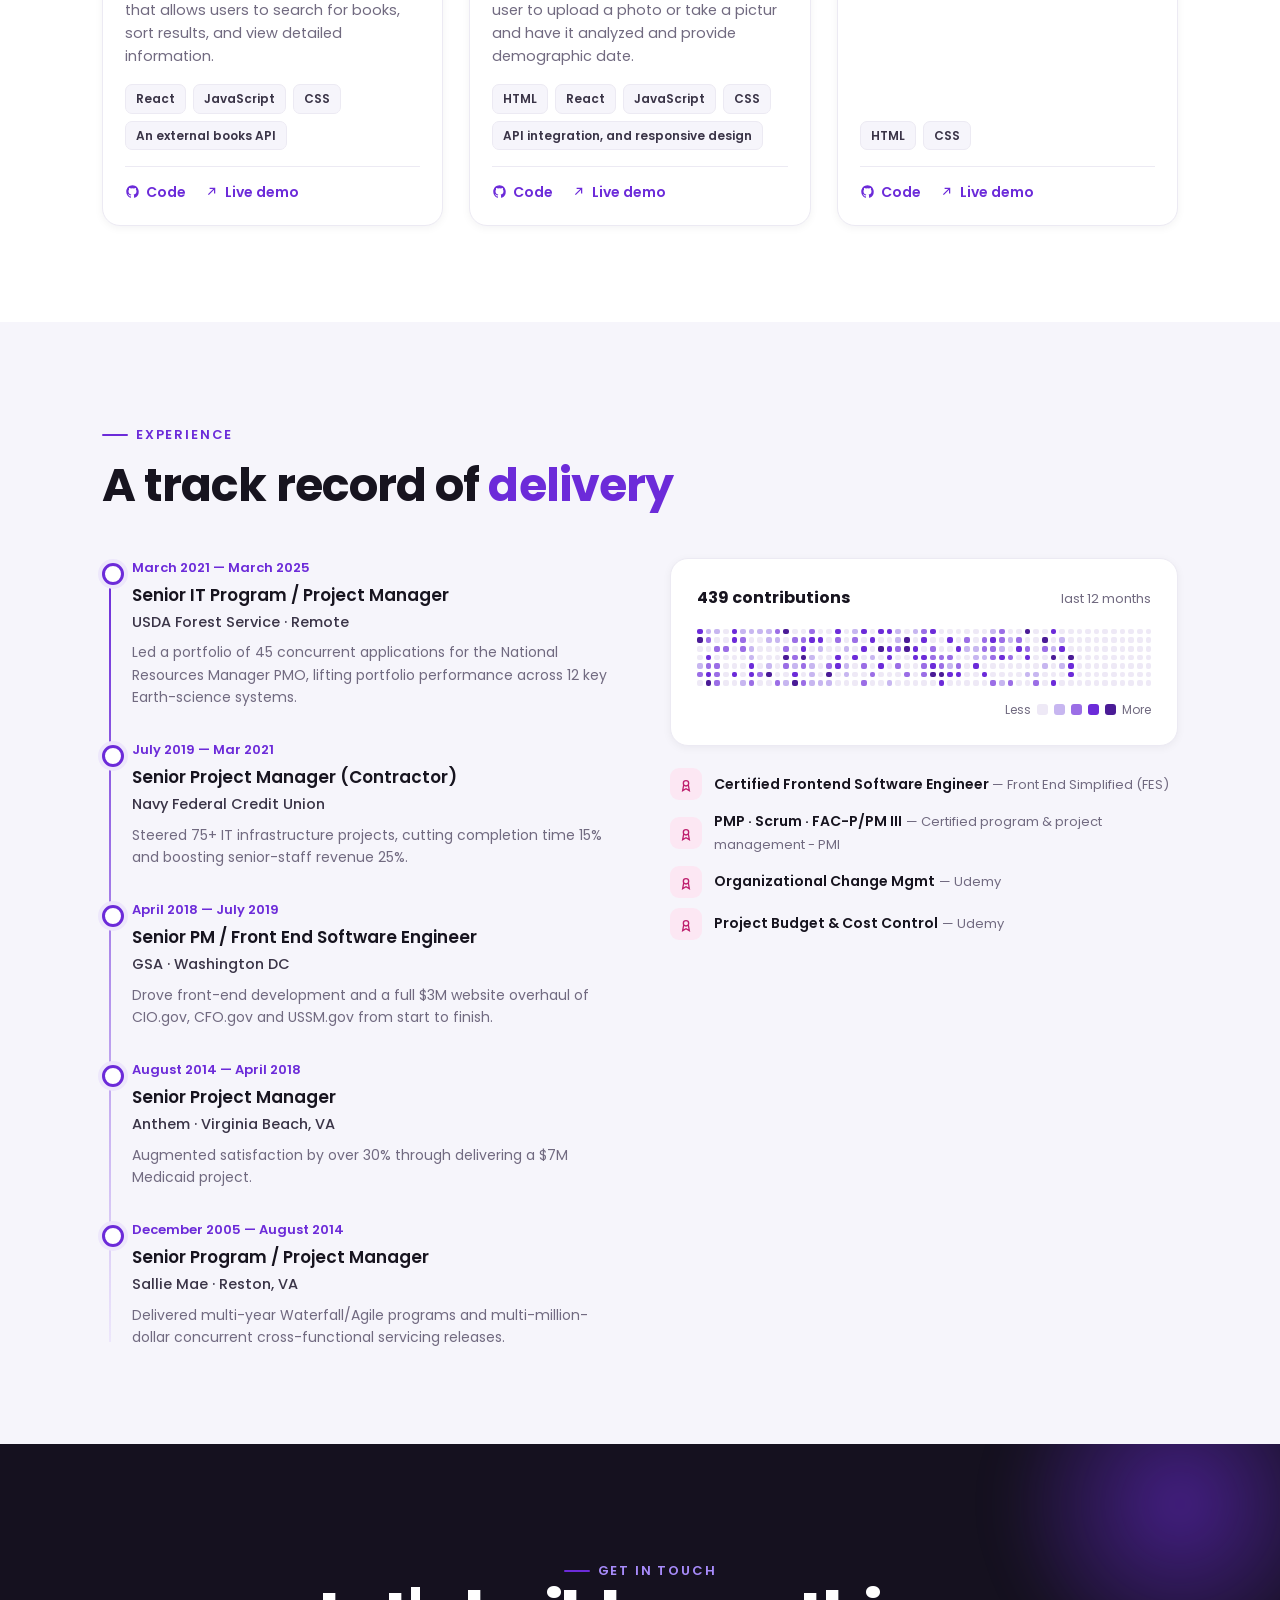
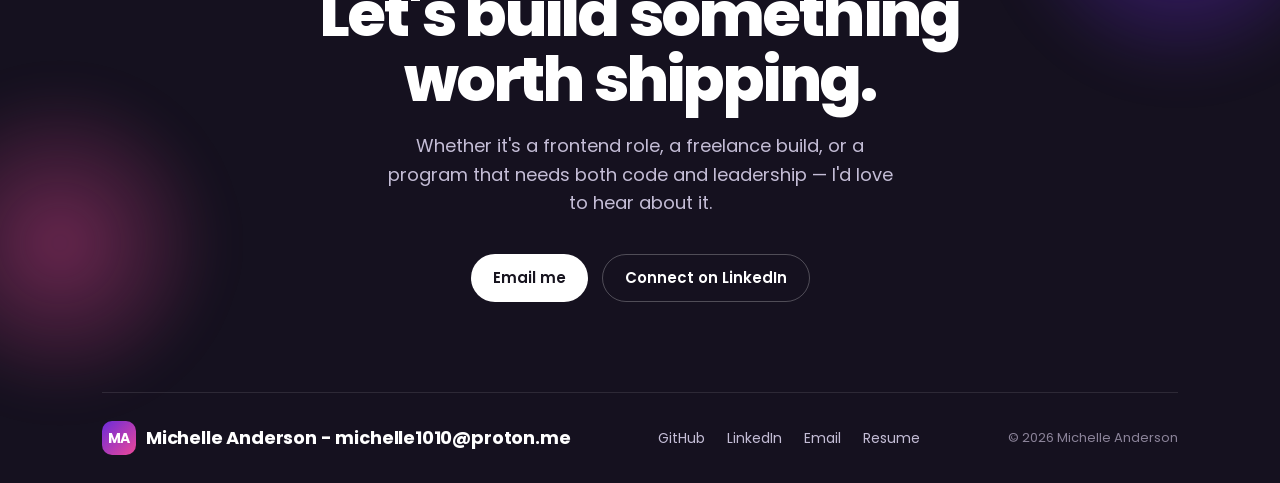
==== commit 8aa247db: "added hyperlink for FES certification" ====
--- a/index.html
+++ b/index.html
@@ -474,7 +474,39 @@
           <div class="legend">Less <i style="background:#eee9f6"></i><i style="background:#c7b6f0"></i><i style="background:#9b6ee6"></i><i style="background:var(--violet)"></i><i style="background:#4a1b96"></i> More</div>
         </div>
         <div class="certs">
-          <div class="cert"><span class="ic"><svg viewBox="0 0 24 24" width="16" height="16" fill="none" stroke="currentColor" stroke-width="2"><path d="M12 15a4 4 0 1 0 0-8 4 4 0 0 0 0 8z"/><path d="M8.5 13.5 7 22l5-3 5 3-1.5-8.5"/></svg></span><div><b>Certified Frontend Software Engineer</b> <span>— Front End Simplified (FES)</span></div></div>
+          <style>
+  /* Base link style that inherits your text color */
+  .cert-link {
+    color: inherit;
+    text-decoration: none;
+    transition: color 0.2s ease;
+  }
+
+  /* Style when the user hovers over the link */
+  .cert-link:hover {
+    text-decoration: underline;
+    color: #0066cc; /* Change this hex code to your preferred hover color */
+  }
+</style>
+
+<div class="cert">
+  <span class="ic">
+    <svg viewBox="0 0 24 24" width="16" height="16" fill="none" stroke="currentColor" stroke-width="2">
+      <path d="M12 15a4 4 0 1 0 0-8 4 4 0 0 0 0 8z"/>
+      <path d="M8.5 13.5 7 22l5-3 5 3-1.5-8.5"/>
+    </svg>
+  </span>
+  <div>
+    <b>
+      <a href="https://google.com" 
+         target="_blank" 
+         class="cert-link">
+        Certified Frontend Software Engineer
+      </a>
+    </b> 
+    <span>— Front End Simplified (FES)</span>
+  </div>
+</div>
           <div class="cert"><span class="ic"><svg viewBox="0 0 24 24" width="16" height="16" fill="none" stroke="currentColor" stroke-width="2"><path d="M12 15a4 4 0 1 0 0-8 4 4 0 0 0 0 8z"/><path d="M8.5 13.5 7 22l5-3 5 3-1.5-8.5"/></svg></span><div><b>PMP · Scrum · FAC-P/PM III</b> <span>— Certified program &amp; project management - PMI</span></div></div>
           <div class="cert"><span class="ic"><svg viewBox="0 0 24 24" width="16" height="16" fill="none" stroke="currentColor" stroke-width="2"><path d="M12 15a4 4 0 1 0 0-8 4 4 0 0 0 0 8z"/><path d="M8.5 13.5 7 22l5-3 5 3-1.5-8.5"/></svg></span><div><b>Organizational Change Mgmt</b> <span>— Udemy</span></div></div>
           <div class="cert"><span class="ic"><svg viewBox="0 0 24 24" width="16" height="16" fill="none" stroke="currentColor" stroke-width="2"><path d="M12 15a4 4 0 1 0 0-8 4 4 0 0 0 0 8z"/><path d="M8.5 13.5 7 22l5-3 5 3-1.5-8.5"/></svg></span><div><b>Project Budget &amp; Cost Control</b> <span>— Udemy</span></div></div>
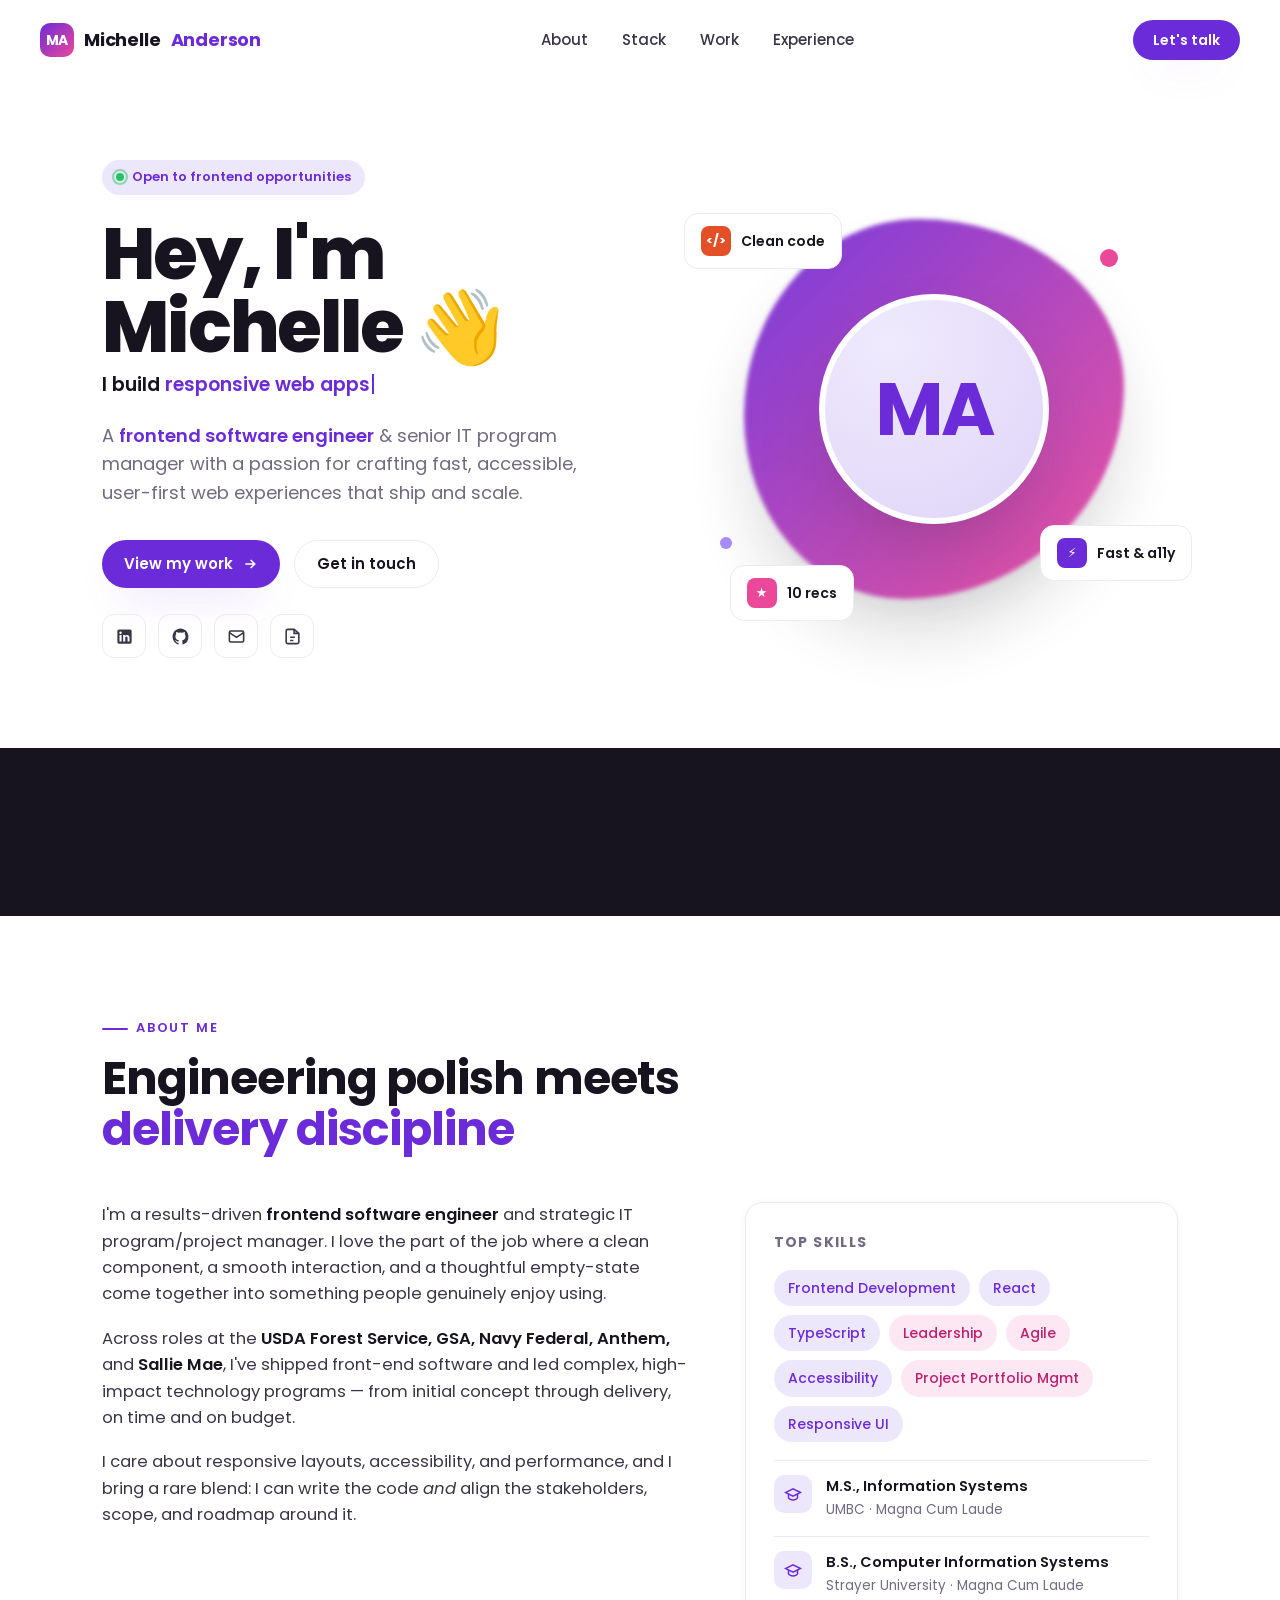
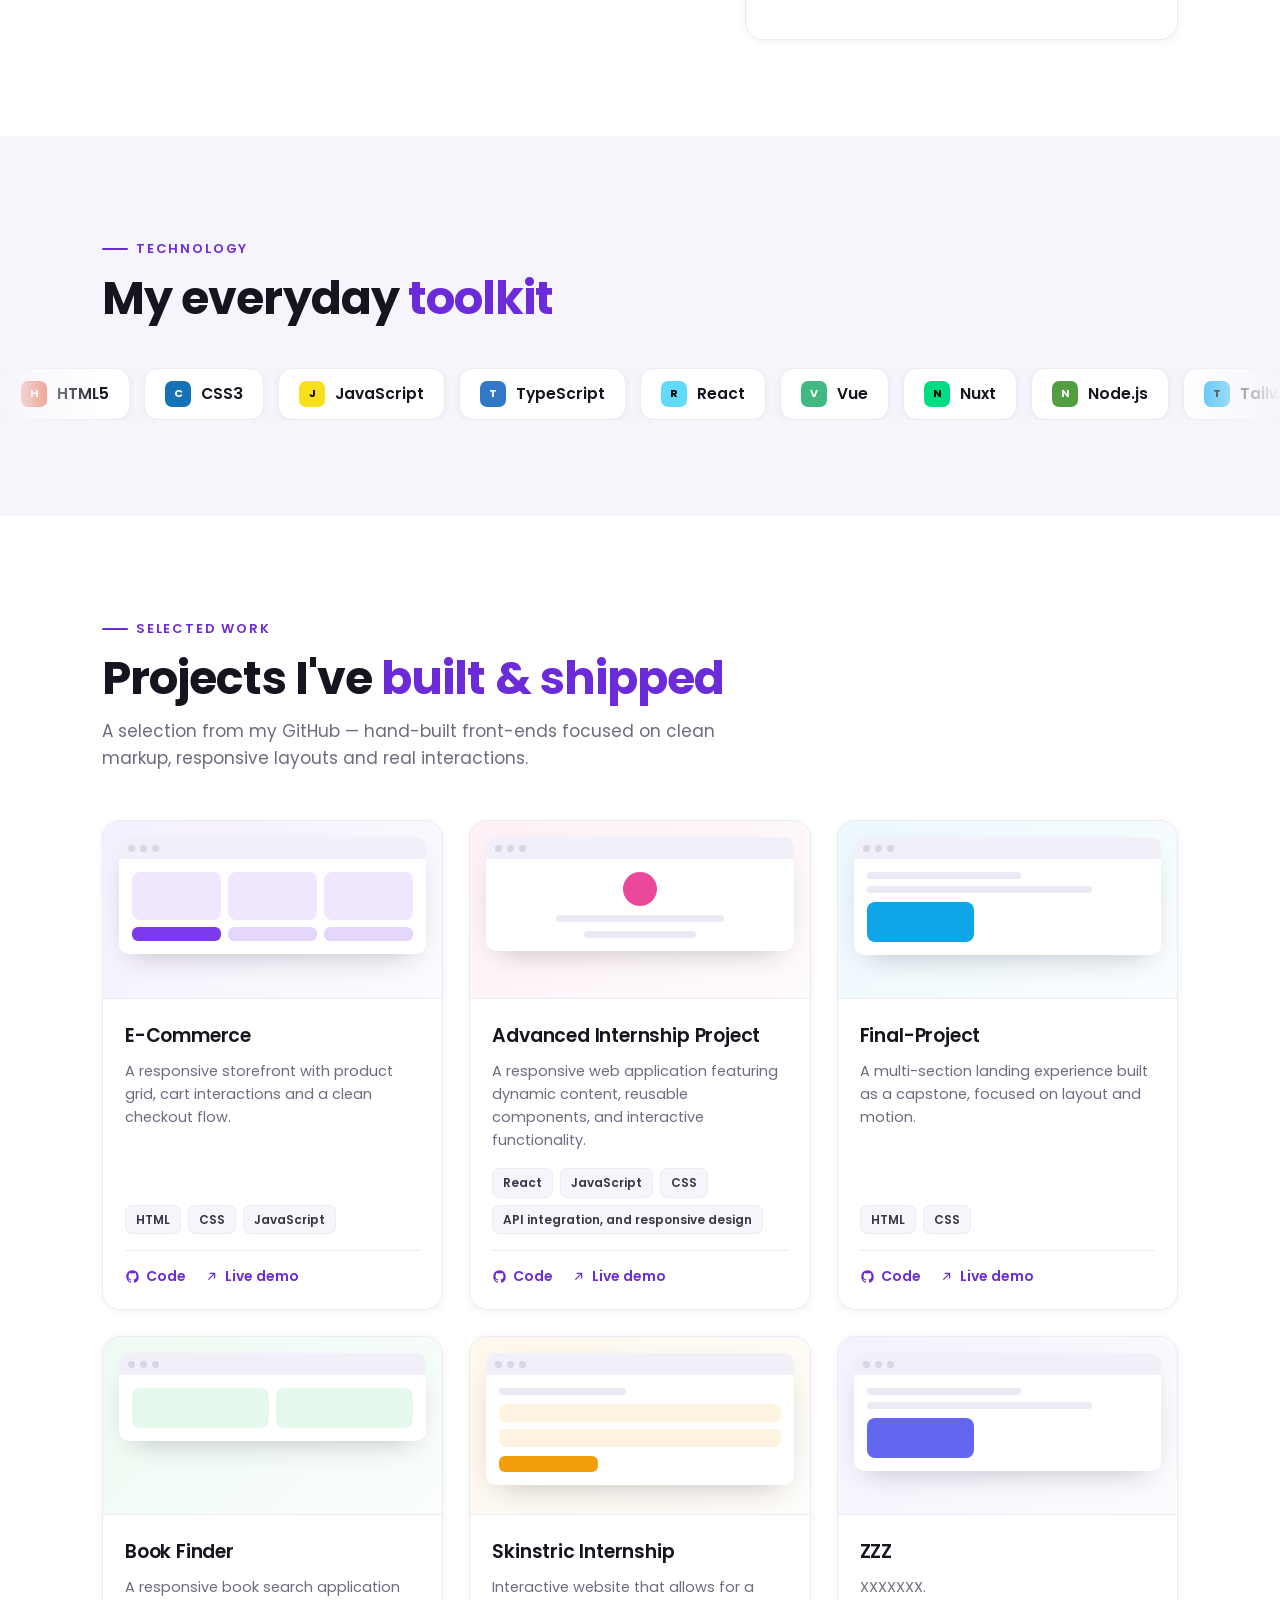
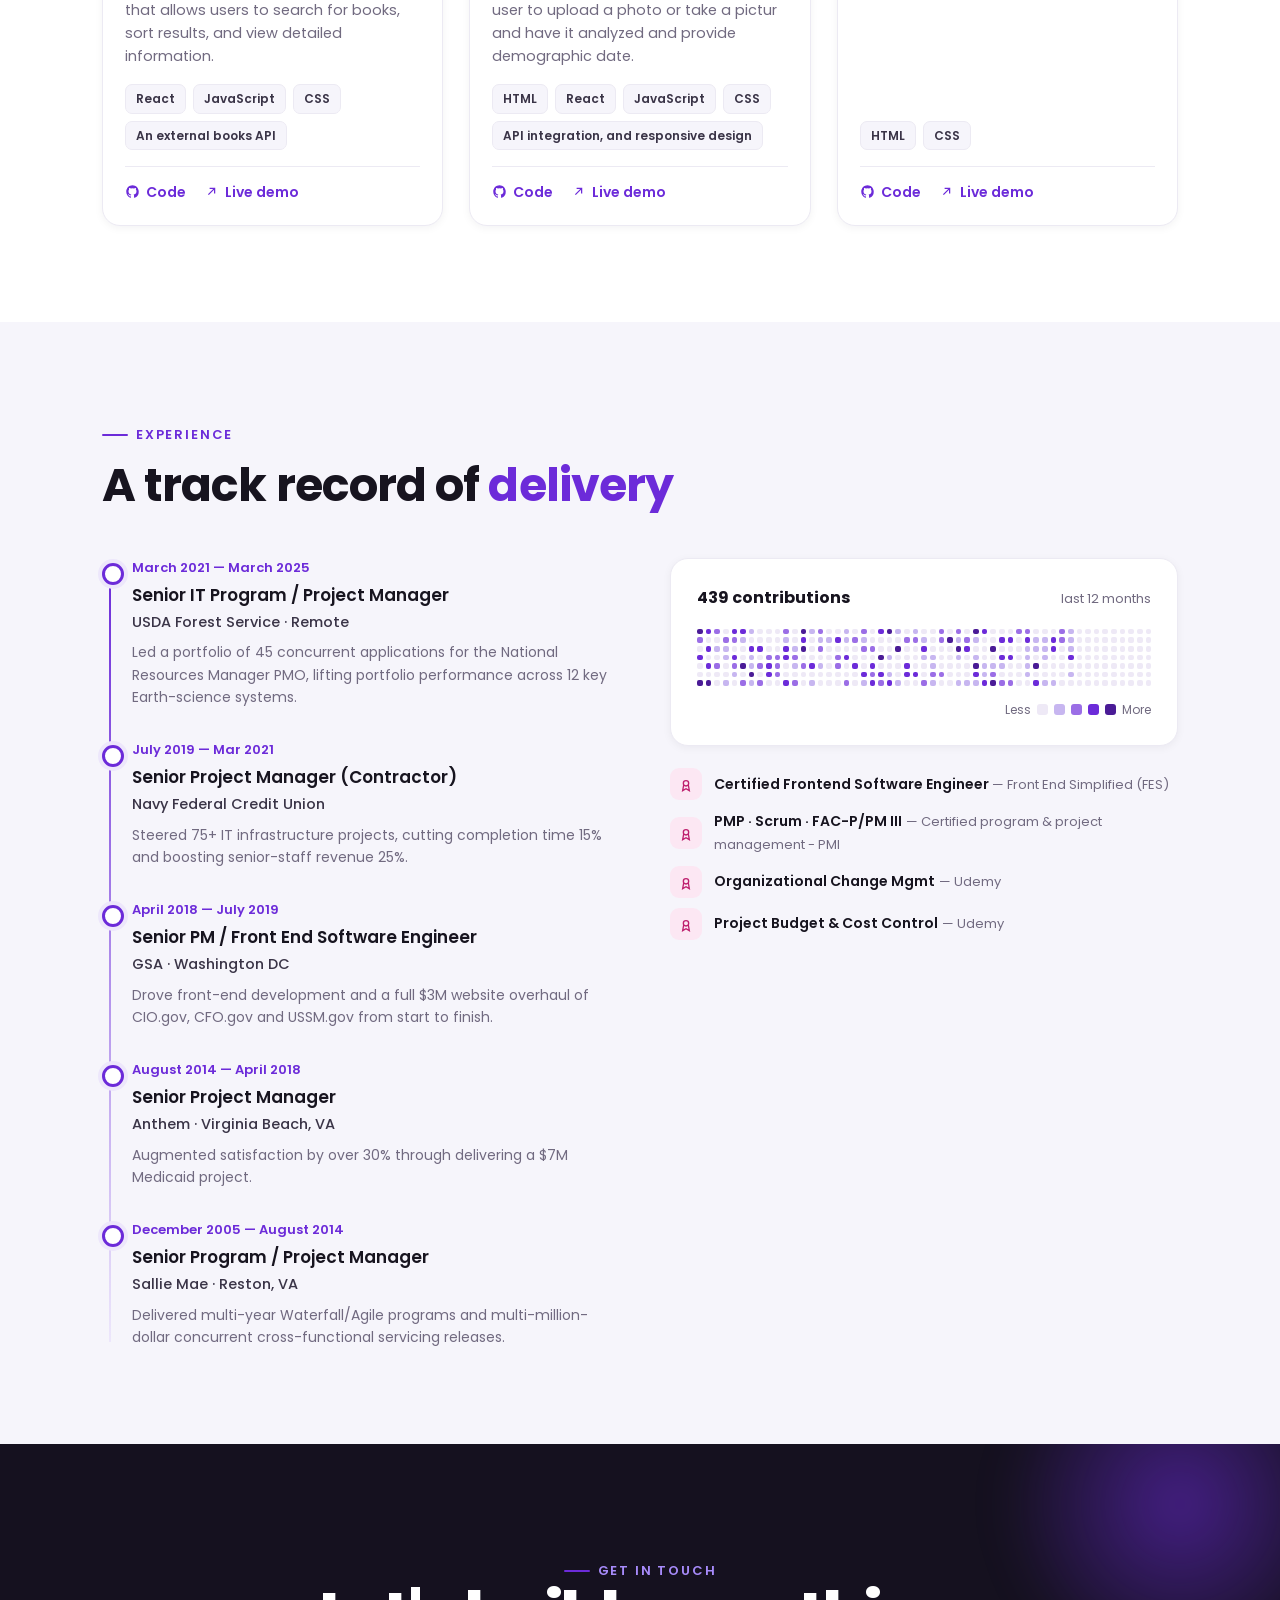
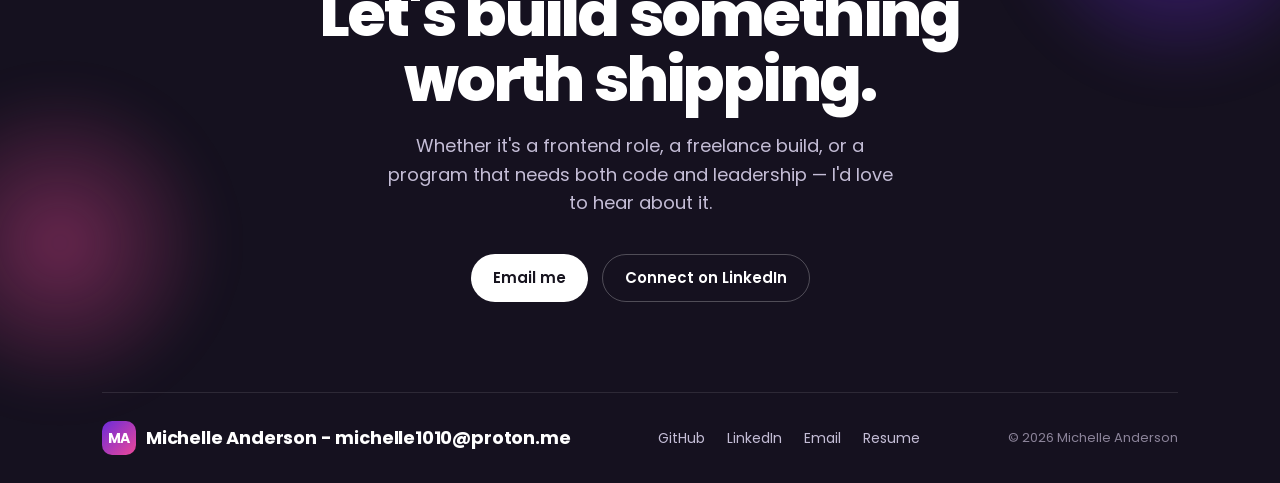
==== commit 6f39f79a: "updated hyperlink to certification" ====
--- a/index.html
+++ b/index.html
@@ -498,7 +498,7 @@
   </span>
   <div>
     <b>
-      <a href="https://google.com" 
+      <a href="https://drive.google.com/file/d/1vb6SU_p6xwDe6Uw2n4Uxq2cg5NIWKlym/view?usp=drive_link" 
          target="_blank" 
          class="cert-link">
         Certified Frontend Software Engineer
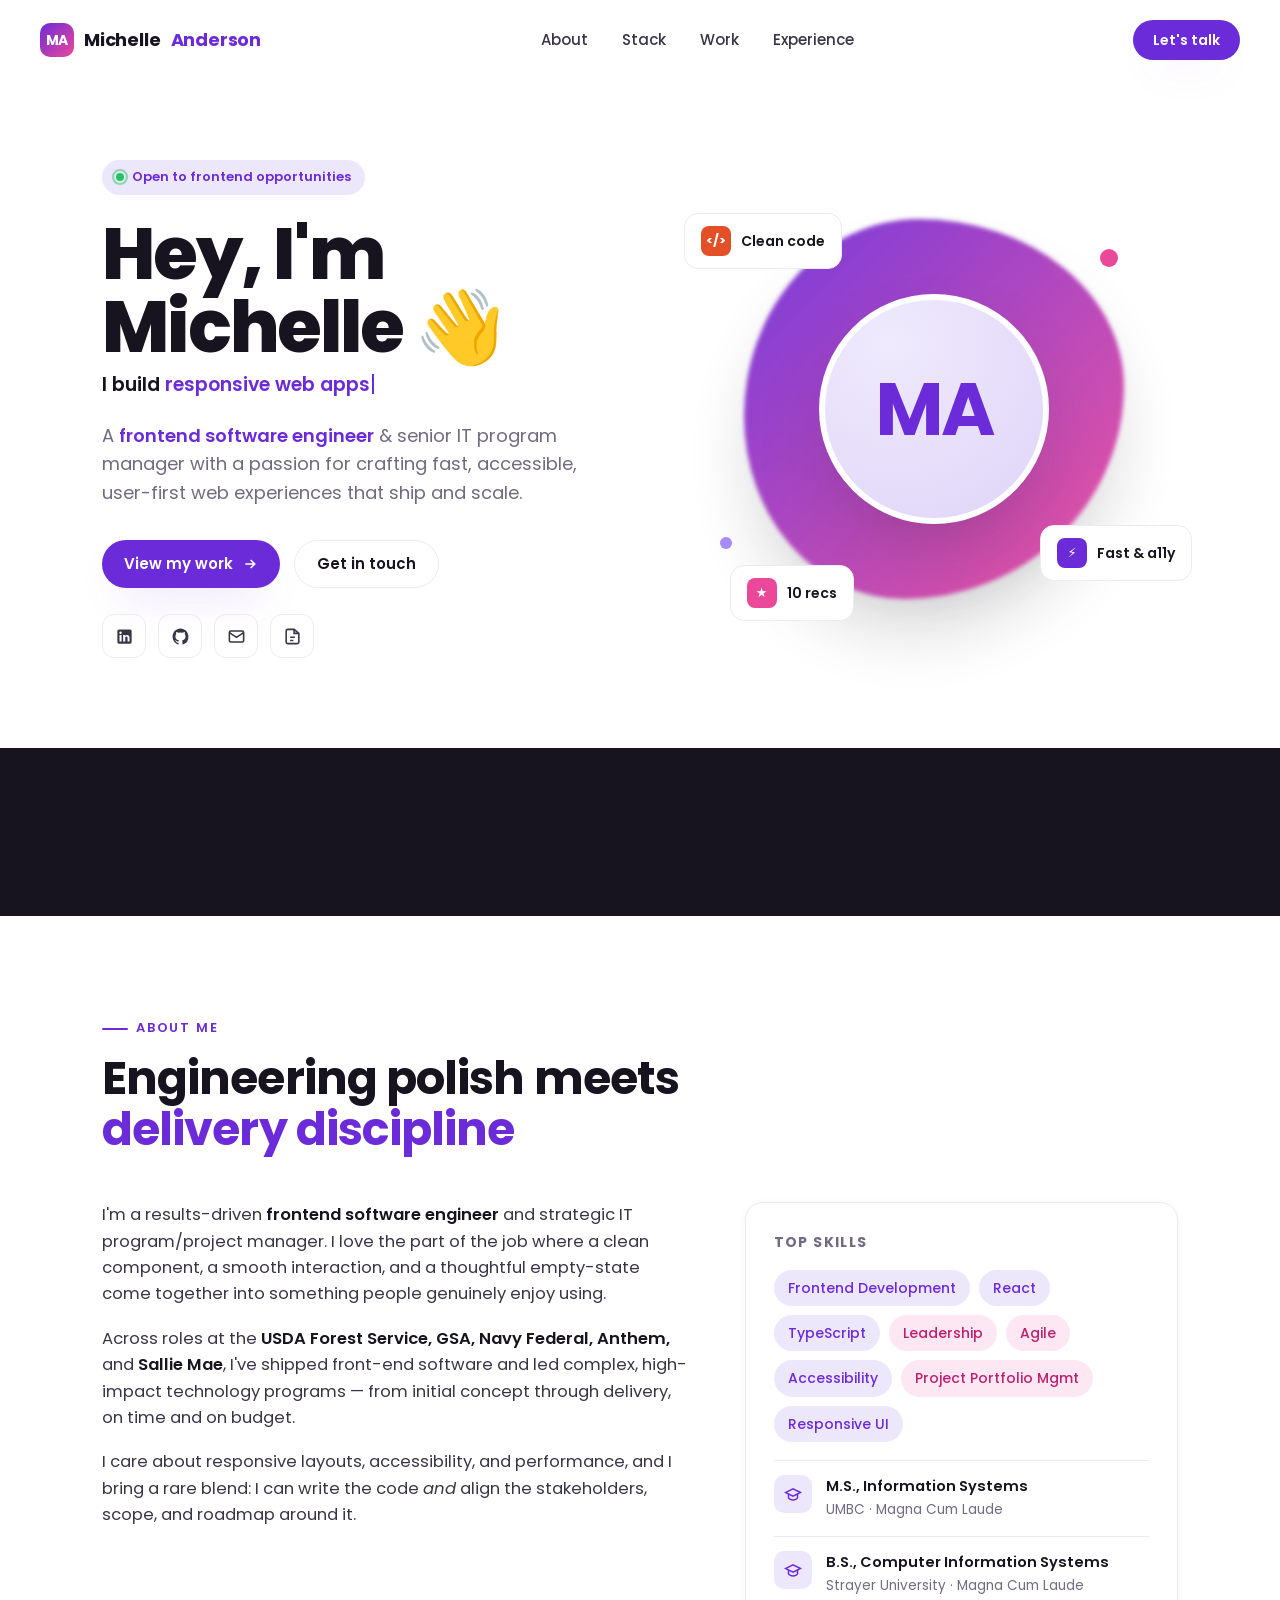
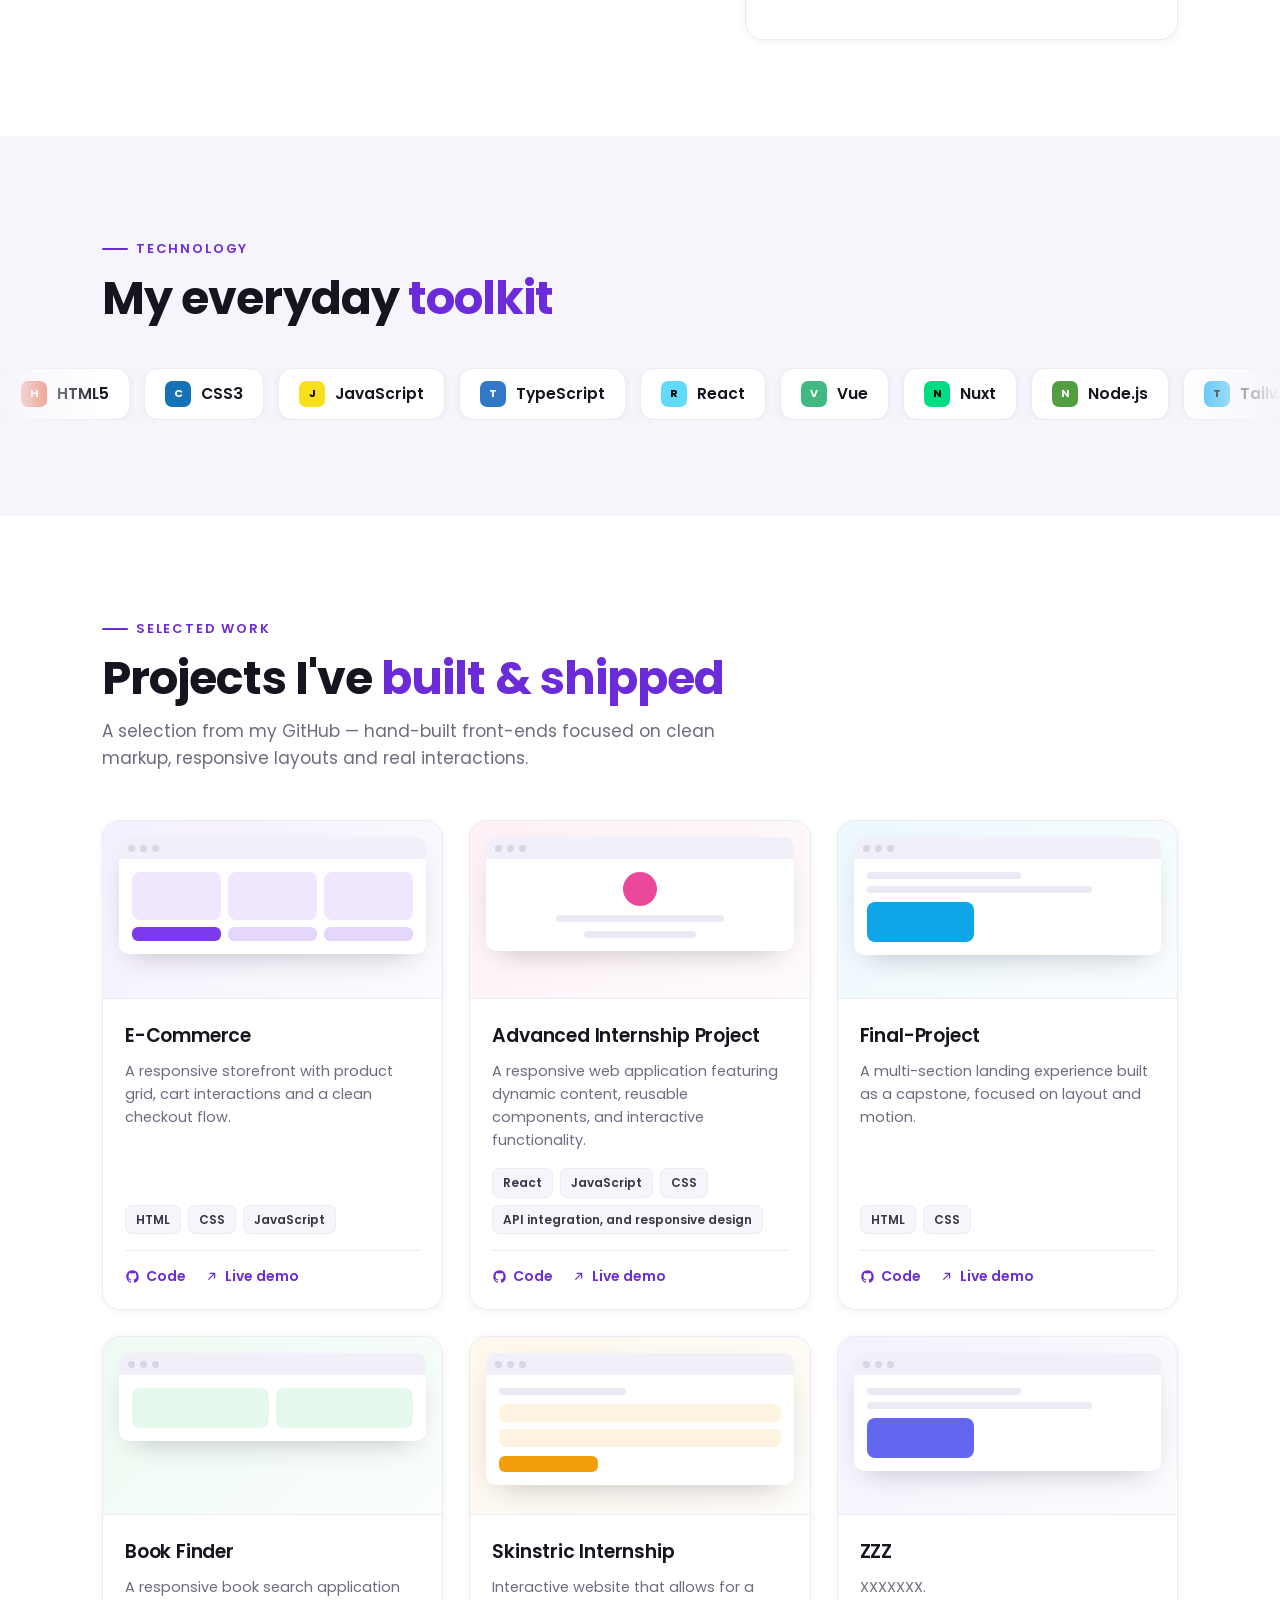
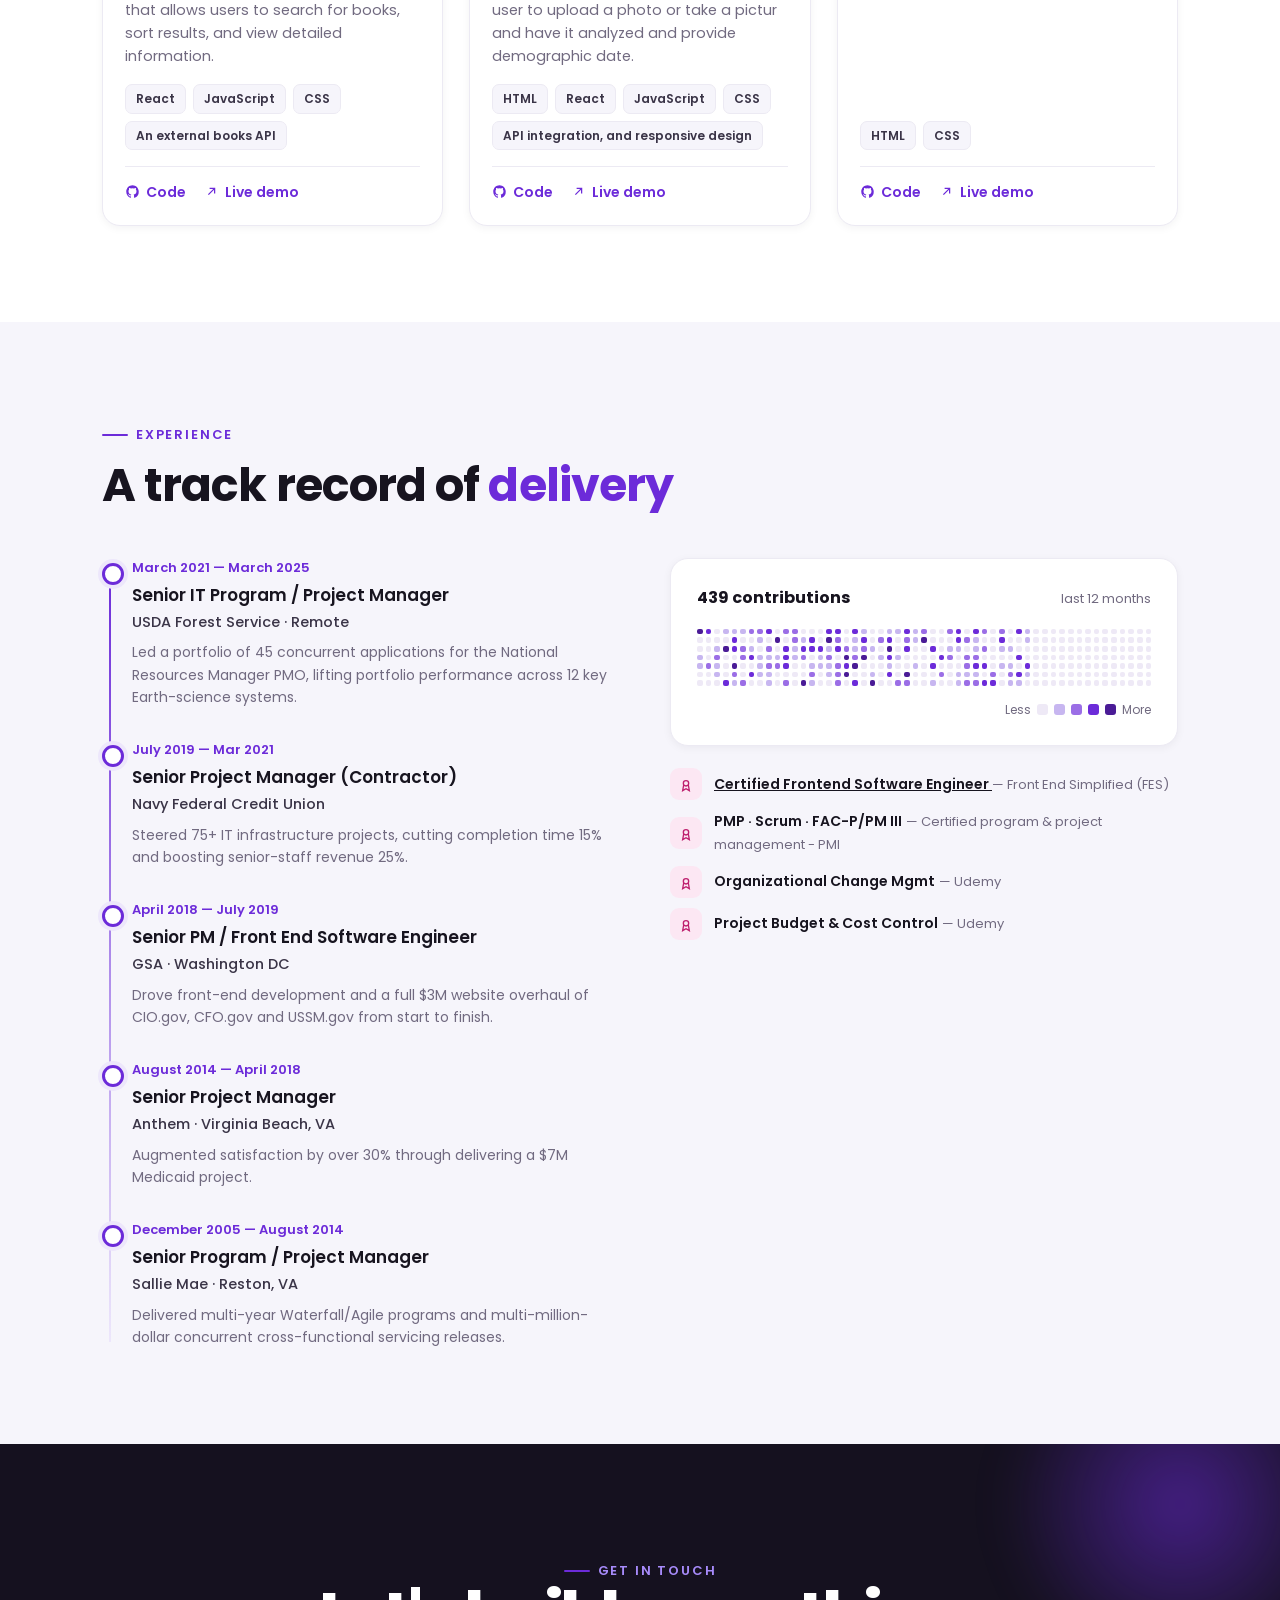
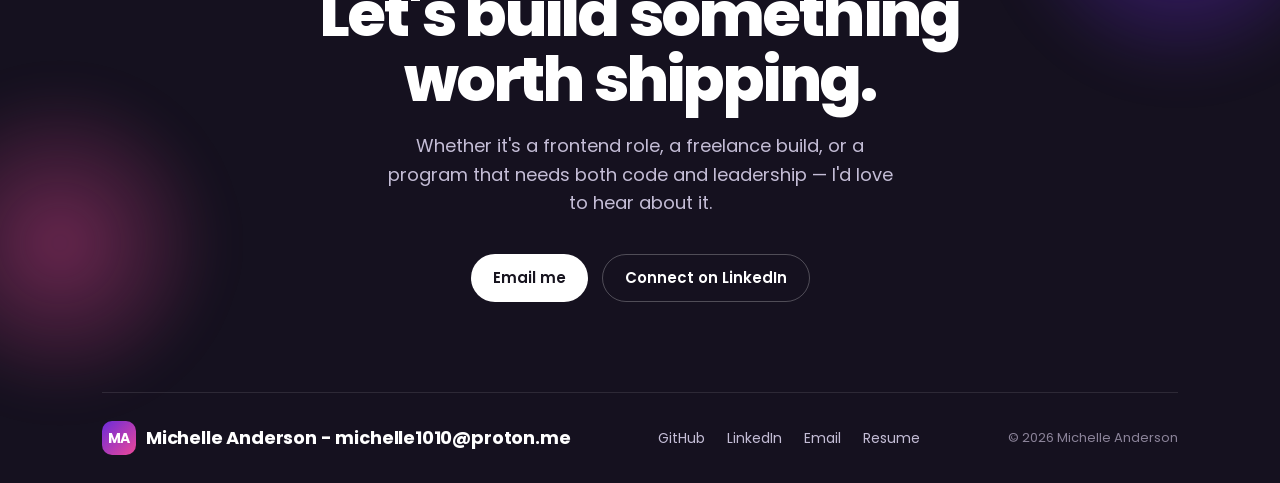
==== commit 06426be6: "added underline on certification for the link" ====
--- a/index.html
+++ b/index.html
@@ -474,17 +474,16 @@
           <div class="legend">Less <i style="background:#eee9f6"></i><i style="background:#c7b6f0"></i><i style="background:#9b6ee6"></i><i style="background:var(--violet)"></i><i style="background:#4a1b96"></i> More</div>
         </div>
         <div class="certs">
-          <style>
-  /* Base link style that inherits your text color */
+        <style>
+  /* Base link style with permanent underline */
   .cert-link {
     color: inherit;
-    text-decoration: none;
+    text-decoration: underline;
     transition: color 0.2s ease;
   }
 
   /* Style when the user hovers over the link */
   .cert-link:hover {
-    text-decoration: underline;
     color: #0066cc; /* Change this hex code to your preferred hover color */
   }
 </style>
